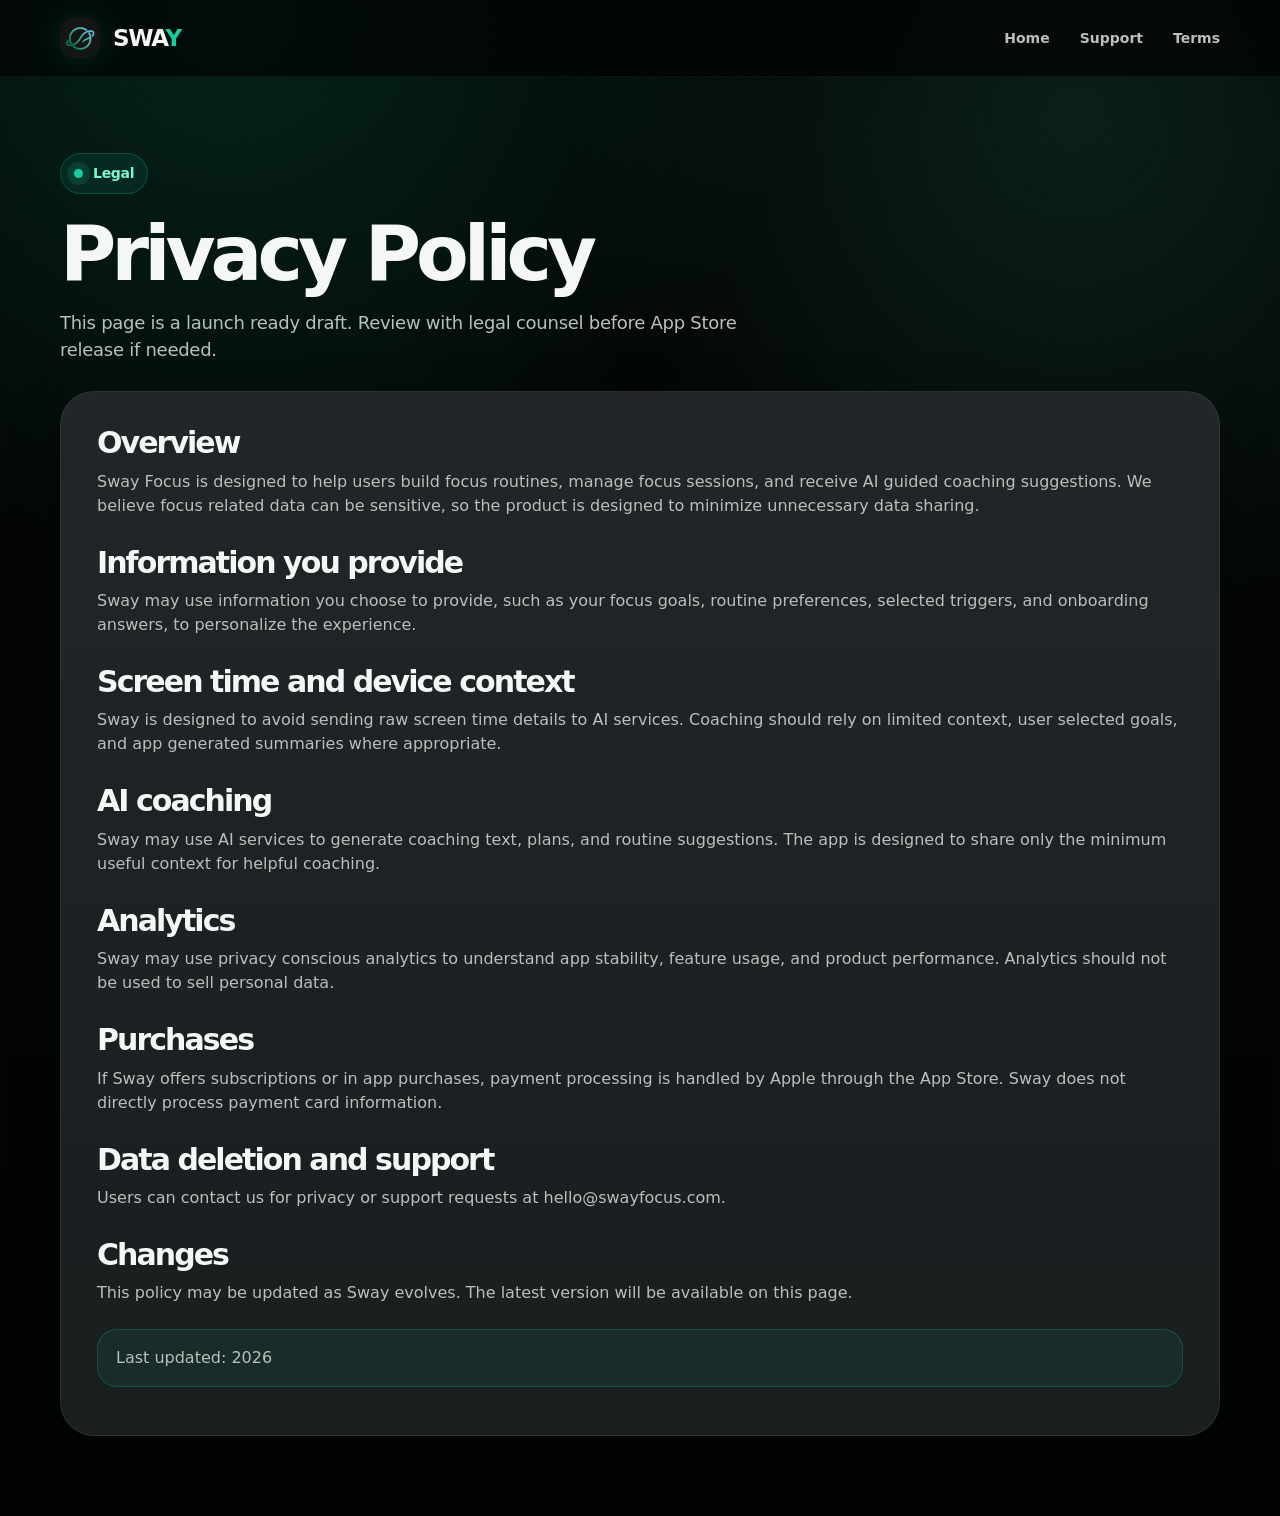
==== privacy.html @ 421d24f7 "first" ====
<!DOCTYPE html>
<html lang="en">
<head>
  <meta charset="UTF-8" />
  <meta name="viewport" content="width=device-width, initial-scale=1.0" />

  <title>Privacy Policy — Sway Focus</title>
  <meta name="description" content="Privacy Policy for Sway Focus." />
  <meta name="robots" content="index, follow" />
  <link rel="icon" type="image/png" href="assets/favicon.png" />
  <link rel="apple-touch-icon" href="assets/app-icon.png" />
  <link rel="canonical" href="https://swayfocus.com/privacy.html" />
  <link rel="stylesheet" href="styles.css" />
</head>
<body>
  <div class="site">
    <nav class="nav">
      <div class="container nav-inner">
        <a href="/" class="brand">
          <img src="assets/app-icon.png" alt="Sway app icon" />
          <span class="brand-word">SWA<span>Y</span></span>
        </a>
        <div class="nav-links">
          <a href="/">Home</a>
          <a href="support.html">Support</a>
          <a href="terms.html">Terms</a>
        </div>
      </div>
    </nav>

    <main>
      <section class="legal-hero">
        <div class="container">
          <div class="kicker"><span class="kicker-dot"></span> Legal</div>
          <h1>Privacy Policy</h1>
          <p class="section-copy">This page is a launch ready draft. Review with legal counsel before App Store release if needed.</p>
        </div>
      </section>

      <div class="container">
        <div class="legal-panel">
          <h2>Overview</h2>
          <p>Sway Focus is designed to help users build focus routines, manage focus sessions, and receive AI guided coaching suggestions. We believe focus related data can be sensitive, so the product is designed to minimize unnecessary data sharing.</p>

          <h2>Information you provide</h2>
          <p>Sway may use information you choose to provide, such as your focus goals, routine preferences, selected triggers, and onboarding answers, to personalize the experience.</p>

          <h2>Screen time and device context</h2>
          <p>Sway is designed to avoid sending raw screen time details to AI services. Coaching should rely on limited context, user selected goals, and app generated summaries where appropriate.</p>

          <h2>AI coaching</h2>
          <p>Sway may use AI services to generate coaching text, plans, and routine suggestions. The app is designed to share only the minimum useful context for helpful coaching.</p>

          <h2>Analytics</h2>
          <p>Sway may use privacy conscious analytics to understand app stability, feature usage, and product performance. Analytics should not be used to sell personal data.</p>

          <h2>Purchases</h2>
          <p>If Sway offers subscriptions or in app purchases, payment processing is handled by Apple through the App Store. Sway does not directly process payment card information.</p>

          <h2>Data deletion and support</h2>
          <p>Users can contact us for privacy or support requests at <a href="mailto:hello@swayfocus.com">hello@swayfocus.com</a>.</p>

          <h2>Changes</h2>
          <p>This policy may be updated as Sway evolves. The latest version will be available on this page.</p>

          <p class="notice">Last updated: 2026</p>
        </div>
      </div>
    </main>
  </div>
</body>
</html>
---- styles.css ----
:root {
  --bg: #020403;
  --bg-soft: #050706;
  --surface: #141a1b;
  --surface-2: #171f20;
  --surface-3: #1b2526;
  --green-surface: #09261f;
  --green-surface-2: #0d332a;
  --primary: #16cfa0;
  --primary-dark: #0fa683;
  --teal: #10afa4;
  --mint: #7cf8cf;
  --text: #f5f7f6;
  --text-soft: #b8c0bc;
  --text-muted: #737f7a;
  --line: rgba(22, 207, 160, 0.22);
  --line-strong: rgba(22, 207, 160, 0.42);
  --white-line: rgba(255, 255, 255, 0.08);
  --shadow-card: 0 28px 80px rgba(0, 0, 0, 0.44);
  --shadow-soft: 0 18px 54px rgba(0, 0, 0, 0.32);
  --radius-xl: 38px;
  --radius-lg: 28px;
  --radius-md: 20px;
  --max: 1160px;
}

* { box-sizing: border-box; margin: 0; padding: 0; }
html { scroll-behavior: smooth; background: var(--bg); }
body {
  min-height: 100vh;
  color: var(--text);
  background:
    radial-gradient(circle at 18% 0%, rgba(22, 207, 160, 0.16), transparent 32%),
    radial-gradient(circle at 84% 8%, rgba(72, 230, 184, 0.12), transparent 30%),
    linear-gradient(180deg, #020403 0%, #040706 42%, #020403 100%);
  font-family: Inter, ui-sans-serif, system-ui, -apple-system, BlinkMacSystemFont, "Segoe UI", sans-serif;
  line-height: 1.5;
  overflow-x: hidden;
}

body::before {
  content: "";
  position: fixed;
  inset: 0;
  pointer-events: none;
  background-image:
    radial-gradient(circle at center, rgba(255,255,255,.038) 1px, transparent 1px);
  background-size: 22px 22px;
  mask-image: linear-gradient(180deg, black, transparent 78%);
  opacity: .42;
  z-index: 0;
}

img { max-width: 100%; display: block; }
a { color: inherit; text-decoration: none; }
button, input { font: inherit; }

.site {
  position: relative;
  z-index: 1;
}

.container {
  width: min(var(--max), calc(100% - 40px));
  margin-inline: auto;
}

.nav {
  position: sticky;
  top: 0;
  z-index: 50;
  background: rgba(2, 4, 3, .72);
  border-bottom: 1px solid rgba(255,255,255,.055);
  backdrop-filter: blur(22px);
}

.nav-inner {
  height: 76px;
  display: flex;
  align-items: center;
  justify-content: space-between;
  gap: 24px;
}

.brand {
  display: inline-flex;
  align-items: center;
  gap: 13px;
  min-width: max-content;
}

.brand img {
  width: 40px;
  height: 40px;
  border-radius: 12px;
  box-shadow: 0 0 34px rgba(22, 207, 160, .18);
}

.brand-word {
  font-size: 23px;
  font-weight: 850;
  letter-spacing: -.06em;
}

.brand-word span { color: var(--primary); }

.nav-links {
  display: flex;
  align-items: center;
  gap: 30px;
  color: var(--text-soft);
  font-size: 14px;
  font-weight: 680;
}

.nav-links a { transition: color .2s ease; }
.nav-links a:hover { color: var(--text); }

.nav-cta {
  height: 42px;
  display: inline-flex;
  align-items: center;
  padding-inline: 17px;
  border-radius: 999px;
  background: rgba(22, 207, 160, .11);
  border: 1px solid var(--line);
  color: var(--mint) !important;
}

.mobile-menu {
  display: none;
  color: var(--text);
  border: 1px solid var(--white-line);
  background: rgba(255,255,255,.04);
  border-radius: 14px;
  padding: 10px 12px;
}

.hero {
  padding: 88px 0 76px;
}

.hero-grid {
  display: grid;
  grid-template-columns: 1.02fr .98fr;
  align-items: center;
  gap: 62px;
}

.kicker {
  width: fit-content;
  display: inline-flex;
  align-items: center;
  gap: 10px;
  padding: 9px 13px;
  margin-bottom: 22px;
  border-radius: 999px;
  background: rgba(22, 207, 160, .09);
  border: 1px solid var(--line);
  color: var(--mint);
  font-size: 14px;
  font-weight: 760;
  letter-spacing: -.02em;
}

.kicker-dot {
  width: 9px;
  height: 9px;
  border-radius: 999px;
  background: var(--primary);
  box-shadow: 0 0 0 7px rgba(22, 207, 160, .13);
}

h1, h2, h3 {
  letter-spacing: -.065em;
  line-height: .98;
}

h1 {
  max-width: 760px;
  font-size: clamp(55px, 7.4vw, 102px);
  font-weight: 890;
  margin-bottom: 28px;
}

.gradient-text {
  background: linear-gradient(135deg, #fff 12%, #dffcf4 44%, #52e5bc 98%);
  background-clip: text;
  -webkit-background-clip: text;
  color: transparent;
}

.hero-copy {
  max-width: 650px;
  color: var(--text-soft);
  font-size: clamp(18px, 1.9vw, 22px);
  letter-spacing: -.025em;
  margin-bottom: 34px;
}

.hero-actions {
  display: flex;
  align-items: center;
  gap: 14px;
  flex-wrap: wrap;
}

.btn {
  min-height: 54px;
  display: inline-flex;
  align-items: center;
  justify-content: center;
  gap: 9px;
  padding: 0 24px;
  border-radius: 999px;
  border: 1px solid transparent;
  font-weight: 820;
  letter-spacing: -.025em;
  cursor: pointer;
  transition: transform .2s ease, border-color .2s ease, background .2s ease;
}

.btn:hover { transform: translateY(-2px); }

.btn-primary {
  background: linear-gradient(135deg, var(--primary), var(--teal));
  color: #02110d;
  box-shadow: 0 18px 42px rgba(22, 207, 160, .24);
}

.btn-ghost {
  background: rgba(255,255,255,.045);
  border-color: rgba(255,255,255,.1);
  color: var(--text);
}

.hero-note {
  max-width: 570px;
  margin-top: 18px;
  color: var(--text-muted);
  font-size: 14px;
}

.product-stage {
  position: relative;
  min-height: 720px;
  display: grid;
  place-items: center;
}

.stage-glow {
  position: absolute;
  width: 520px;
  height: 520px;
  border-radius: 999px;
  background: rgba(22, 207, 160, .2);
  filter: blur(90px);
}

.phone-frame {
  position: relative;
  width: min(355px, 74vw);
  padding: 12px;
  border-radius: 48px;
  background:
    linear-gradient(145deg, rgba(255,255,255,.16), rgba(255,255,255,.03) 22%, rgba(0,0,0,.1)),
    #060807;
  border: 1px solid rgba(255,255,255,.14);
  box-shadow: var(--shadow-card), 0 0 0 8px rgba(255,255,255,.026);
  overflow: hidden;
  z-index: 3;
}

.phone-frame::before {
  content: "";
  position: absolute;
  left: 50%;
  top: 9px;
  width: 98px;
  height: 27px;
  transform: translateX(-50%);
  border-radius: 0 0 16px 16px;
  background: #020403;
  z-index: 4;
}

.phone-frame img {
  width: 100%;
  aspect-ratio: 946 / 2048;
  object-fit: cover;
  border-radius: 37px;
  border: 1px solid rgba(22, 207, 160, .16);
}

.float-shot {
  position: absolute;
  width: 190px;
  border-radius: 30px;
  padding: 7px;
  background: rgba(255,255,255,.055);
  border: 1px solid rgba(255,255,255,.11);
  box-shadow: 0 28px 70px rgba(0,0,0,.52);
  backdrop-filter: blur(18px);
  z-index: 2;
}

.float-shot img {
  border-radius: 23px;
  aspect-ratio: 946 / 2048;
  object-fit: cover;
}

.float-left {
  left: 0;
  top: 74px;
  transform: rotate(-7deg);
}

.float-right {
  right: 4px;
  bottom: 78px;
  transform: rotate(6deg);
}

.preview-label {
  position: absolute;
  left: 50%;
  bottom: 20px;
  transform: translateX(-50%);
  width: max-content;
  max-width: 92%;
  padding: 10px 14px;
  border-radius: 999px;
  background: rgba(2,4,3,.74);
  border: 1px solid var(--line);
  color: var(--text-soft);
  font-size: 13px;
  backdrop-filter: blur(16px);
  z-index: 5;
}

.trust-row {
  display: grid;
  grid-template-columns: repeat(4, 1fr);
  gap: 14px;
  margin-top: 20px;
}

.trust-card {
  padding: 18px;
  border-radius: 22px;
  background: rgba(255,255,255,.035);
  border: 1px solid rgba(255,255,255,.07);
  color: var(--text-soft);
  font-size: 14px;
}

.trust-card strong {
  display: block;
  color: var(--text);
  font-size: 15px;
  margin-bottom: 3px;
}

section {
  padding: 76px 0;
}

.section-head {
  max-width: 790px;
  margin-bottom: 34px;
}

.section-eyebrow {
  color: var(--primary);
  font-weight: 830;
  letter-spacing: -.025em;
  margin-bottom: 10px;
}

h2 {
  font-size: clamp(38px, 5.3vw, 70px);
  font-weight: 880;
  margin-bottom: 18px;
}

.section-copy {
  color: var(--text-soft);
  font-size: 18px;
  max-width: 720px;
  letter-spacing: -.015em;
}

.problem-grid {
  display: grid;
  grid-template-columns: .92fr 1.08fr;
  gap: 18px;
  align-items: stretch;
}

.big-panel,
.card,
.screen-card,
.faq details,
.legal-panel {
  background:
    linear-gradient(180deg, rgba(255,255,255,.055), rgba(255,255,255,.018)),
    var(--surface);
  border: 1px solid rgba(255,255,255,.075);
  box-shadow: var(--shadow-soft);
}

.big-panel {
  min-height: 430px;
  border-radius: var(--radius-xl);
  padding: 34px;
  display: flex;
  flex-direction: column;
  justify-content: space-between;
  overflow: hidden;
  position: relative;
}

.big-panel::after {
  content: "";
  position: absolute;
  right: -110px;
  bottom: -120px;
  width: 300px;
  height: 300px;
  border-radius: 999px;
  background: rgba(22,207,160,.18);
  filter: blur(58px);
}

.big-panel-icon {
  width: 76px;
  height: 76px;
  border-radius: 25px;
  display: grid;
  place-items: center;
  background: rgba(22,207,160,.12);
  border: 1px solid var(--line);
}

.big-panel-icon img {
  width: 48px;
  height: 48px;
}

.big-panel h3 {
  position: relative;
  z-index: 1;
  font-size: clamp(32px, 4vw, 52px);
  max-width: 520px;
}

.problem-list {
  display: grid;
  gap: 18px;
}

.card {
  border-radius: var(--radius-lg);
  padding: 28px;
  transition: .22s ease;
}

.card:hover {
  transform: translateY(-4px);
  border-color: var(--line-strong);
  background:
    linear-gradient(180deg, rgba(22,207,160,.075), rgba(255,255,255,.018)),
    var(--surface-2);
}

.card-number {
  width: 42px;
  height: 42px;
  border-radius: 15px;
  display: grid;
  place-items: center;
  margin-bottom: 20px;
  background: rgba(22,207,160,.1);
  border: 1px solid var(--line);
  color: var(--mint);
  font-weight: 880;
}

.card h3 {
  font-size: 25px;
  margin-bottom: 10px;
}

.card p { color: var(--text-soft); }

.feature-grid {
  display: grid;
  grid-template-columns: repeat(3, 1fr);
  gap: 18px;
}

.feature-grid .card {
  min-height: 246px;
}

.showcase {
  display: grid;
  gap: 26px;
}

.screen-card {
  display: grid;
  grid-template-columns: .86fr 1.14fr;
  gap: 34px;
  align-items: center;
  border-radius: 40px;
  padding: 28px;
  overflow: hidden;
  border-color: var(--line);
  background:
    radial-gradient(circle at 88% 0%, rgba(22,207,160,.13), transparent 30%),
    linear-gradient(180deg, rgba(255,255,255,.055), rgba(255,255,255,.018)),
    var(--surface);
}

.screen-card:nth-child(even) {
  grid-template-columns: 1.14fr .86fr;
}

.screen-card:nth-child(even) .screen-copy {
  order: -1;
}

.screen-shell {
  width: min(312px, 100%);
  margin-inline: auto;
  padding: 10px;
  border-radius: 42px;
  background: rgba(0,0,0,.35);
  border: 1px solid rgba(255,255,255,.11);
  box-shadow: var(--shadow-card);
}

.screen-shell img {
  border-radius: 32px;
  aspect-ratio: 946 / 2048;
  object-fit: cover;
  width: 100%;
  border: 1px solid rgba(22,207,160,.15);
}

.screen-copy .tag {
  display: inline-flex;
  margin-bottom: 20px;
  padding: 8px 12px;
  border-radius: 999px;
  background: rgba(22,207,160,.1);
  color: var(--mint);
  border: 1px solid var(--line);
  font-size: 13px;
  font-weight: 780;
}

.screen-copy h3 {
  max-width: 570px;
  font-size: clamp(33px, 4.5vw, 58px);
  margin-bottom: 18px;
}

.screen-copy p {
  color: var(--text-soft);
  max-width: 560px;
  font-size: 18px;
}

.bullets {
  display: grid;
  gap: 12px;
  margin-top: 24px;
}

.bullet {
  display: flex;
  gap: 12px;
  align-items: flex-start;
  color: var(--text-soft);
}

.bullet::before {
  content: "";
  width: 9px;
  height: 9px;
  border-radius: 999px;
  background: var(--primary);
  box-shadow: 0 0 0 6px rgba(22,207,160,.12);
  margin-top: 8px;
  flex: 0 0 auto;
}

.privacy-panel {
  position: relative;
  overflow: hidden;
  border-radius: 42px;
  padding: 42px;
  background:
    radial-gradient(circle at 80% 10%, rgba(124,248,207,.16), transparent 34%),
    linear-gradient(180deg, rgba(255,255,255,.06), rgba(255,255,255,.02)),
    #07100d;
  border: 1px solid var(--line-strong);
  box-shadow: 0 0 80px rgba(22,207,160,.08), var(--shadow-card);
}

.privacy-grid {
  display: grid;
  grid-template-columns: .9fr 1.1fr;
  gap: 30px;
  align-items: center;
}

.privacy-points {
  display: grid;
  gap: 14px;
}

.privacy-point {
  padding: 18px;
  border-radius: 23px;
  background: rgba(0,0,0,.18);
  border: 1px solid rgba(255,255,255,.08);
  color: var(--text-soft);
}

.privacy-point strong {
  display: block;
  color: var(--text);
  margin-bottom: 3px;
}

.faq {
  display: grid;
  grid-template-columns: .78fr 1.22fr;
  gap: 30px;
  align-items: start;
}

.faq-list {
  display: grid;
  gap: 12px;
}

.faq details {
  border-radius: 23px;
  padding: 20px 22px;
}

.faq summary {
  cursor: pointer;
  list-style: none;
  font-weight: 780;
  letter-spacing: -.025em;
}

.faq summary::-webkit-details-marker { display: none; }

.faq details p {
  margin-top: 12px;
  color: var(--text-soft);
}

.cta-panel {
  text-align: center;
  padding: 70px 34px;
  border-radius: 44px;
  background:
    radial-gradient(circle at 50% 0%, rgba(124,248,207,.19), transparent 38%),
    linear-gradient(180deg, rgba(255,255,255,.06), rgba(255,255,255,.02)),
    #06100d;
  border: 1px solid var(--line-strong);
  box-shadow: var(--shadow-card);
}

.cta-panel h2 {
  max-width: 800px;
  margin-inline: auto;
}

.cta-panel p {
  max-width: 670px;
  margin: 0 auto 28px;
  color: var(--text-soft);
  font-size: 18px;
}

.email-form {
  width: min(540px, 100%);
  margin: 0 auto;
  display: flex;
  gap: 10px;
  padding: 8px;
  border-radius: 999px;
  background: rgba(0,0,0,.25);
  border: 1px solid rgba(255,255,255,.09);
}

.email-form input {
  flex: 1;
  min-width: 0;
  border: 0;
  outline: 0;
  background: transparent;
  color: var(--text);
  padding-inline: 16px;
}

.email-form input::placeholder { color: var(--text-muted); }

.form-message {
  opacity: 0;
  transform: translateY(6px);
  transition: .2s ease;
  color: var(--mint);
  font-weight: 760;
  margin-top: 14px;
}

.form-message.visible {
  opacity: 1;
  transform: translateY(0);
}

.footer {
  padding: 38px 0;
  border-top: 1px solid rgba(255,255,255,.07);
  color: var(--text-muted);
}

.footer-grid {
  display: grid;
  grid-template-columns: 1.1fr .9fr;
  align-items: center;
  gap: 22px;
}

.footer-links {
  display: flex;
  justify-content: flex-end;
  gap: 20px;
  flex-wrap: wrap;
}

.footer-links a:hover { color: var(--text); }

.legal-hero {
  padding: 76px 0 28px;
}

.legal-hero h1 {
  font-size: clamp(46px, 6vw, 78px);
  margin-bottom: 18px;
}

.legal-panel {
  border-radius: 34px;
  padding: 36px;
  margin-bottom: 80px;
}

.legal-panel h2 {
  font-size: 30px;
  margin-top: 30px;
  margin-bottom: 12px;
}

.legal-panel h2:first-child { margin-top: 0; }

.legal-panel p,
.legal-panel li {
  color: var(--text-soft);
  margin-bottom: 12px;
}

.legal-panel ul {
  padding-left: 22px;
}

.notice {
  margin-top: 24px;
  padding: 16px 18px;
  border-radius: 20px;
  color: var(--text-soft);
  background: rgba(22,207,160,.075);
  border: 1px solid var(--line);
}

@media (max-width: 1040px) {
  .hero-grid,
  .problem-grid,
  .privacy-grid,
  .faq,
  .screen-card,
  .screen-card:nth-child(even) {
    grid-template-columns: 1fr;
  }

  .screen-card:nth-child(even) .screen-copy {
    order: initial;
  }

  .product-stage {
    min-height: 680px;
    margin-top: 20px;
  }

  .float-left { left: 4%; }
  .float-right { right: 4%; }
  .feature-grid,
  .trust-row {
    grid-template-columns: repeat(2, 1fr);
  }

  .footer-grid {
    grid-template-columns: 1fr;
  }

  .footer-links {
    justify-content: flex-start;
  }
}

@media (max-width: 720px) {
  .container {
    width: min(100% - 28px, var(--max));
  }

  .nav-links {
    display: none;
  }

  .mobile-menu {
    display: inline-flex;
  }

  .hero {
    padding: 56px 0 46px;
  }

  h1 {
    font-size: clamp(54px, 16vw, 74px);
  }

  .hero-copy,
  .section-copy,
  .screen-copy p {
    font-size: 17px;
  }

  .hero-actions,
  .email-form {
    flex-direction: column;
    align-items: stretch;
  }

  .btn {
    width: 100%;
  }

  .product-stage {
    min-height: 610px;
  }

  .phone-frame {
    width: min(315px, 82vw);
  }

  .float-shot {
    width: 126px;
    opacity: .75;
  }

  .float-left {
    left: -4px;
    top: 80px;
  }

  .float-right {
    right: -4px;
    bottom: 100px;
  }

  .trust-row,
  .feature-grid {
    grid-template-columns: 1fr;
  }

  section {
    padding: 58px 0;
  }

  .big-panel,
  .screen-card,
  .privacy-panel,
  .cta-panel,
  .legal-panel {
    border-radius: 28px;
    padding: 26px;
  }

  .screen-shell {
    max-width: 280px;
  }

  .legal-hero {
    padding-top: 52px;
  }
}
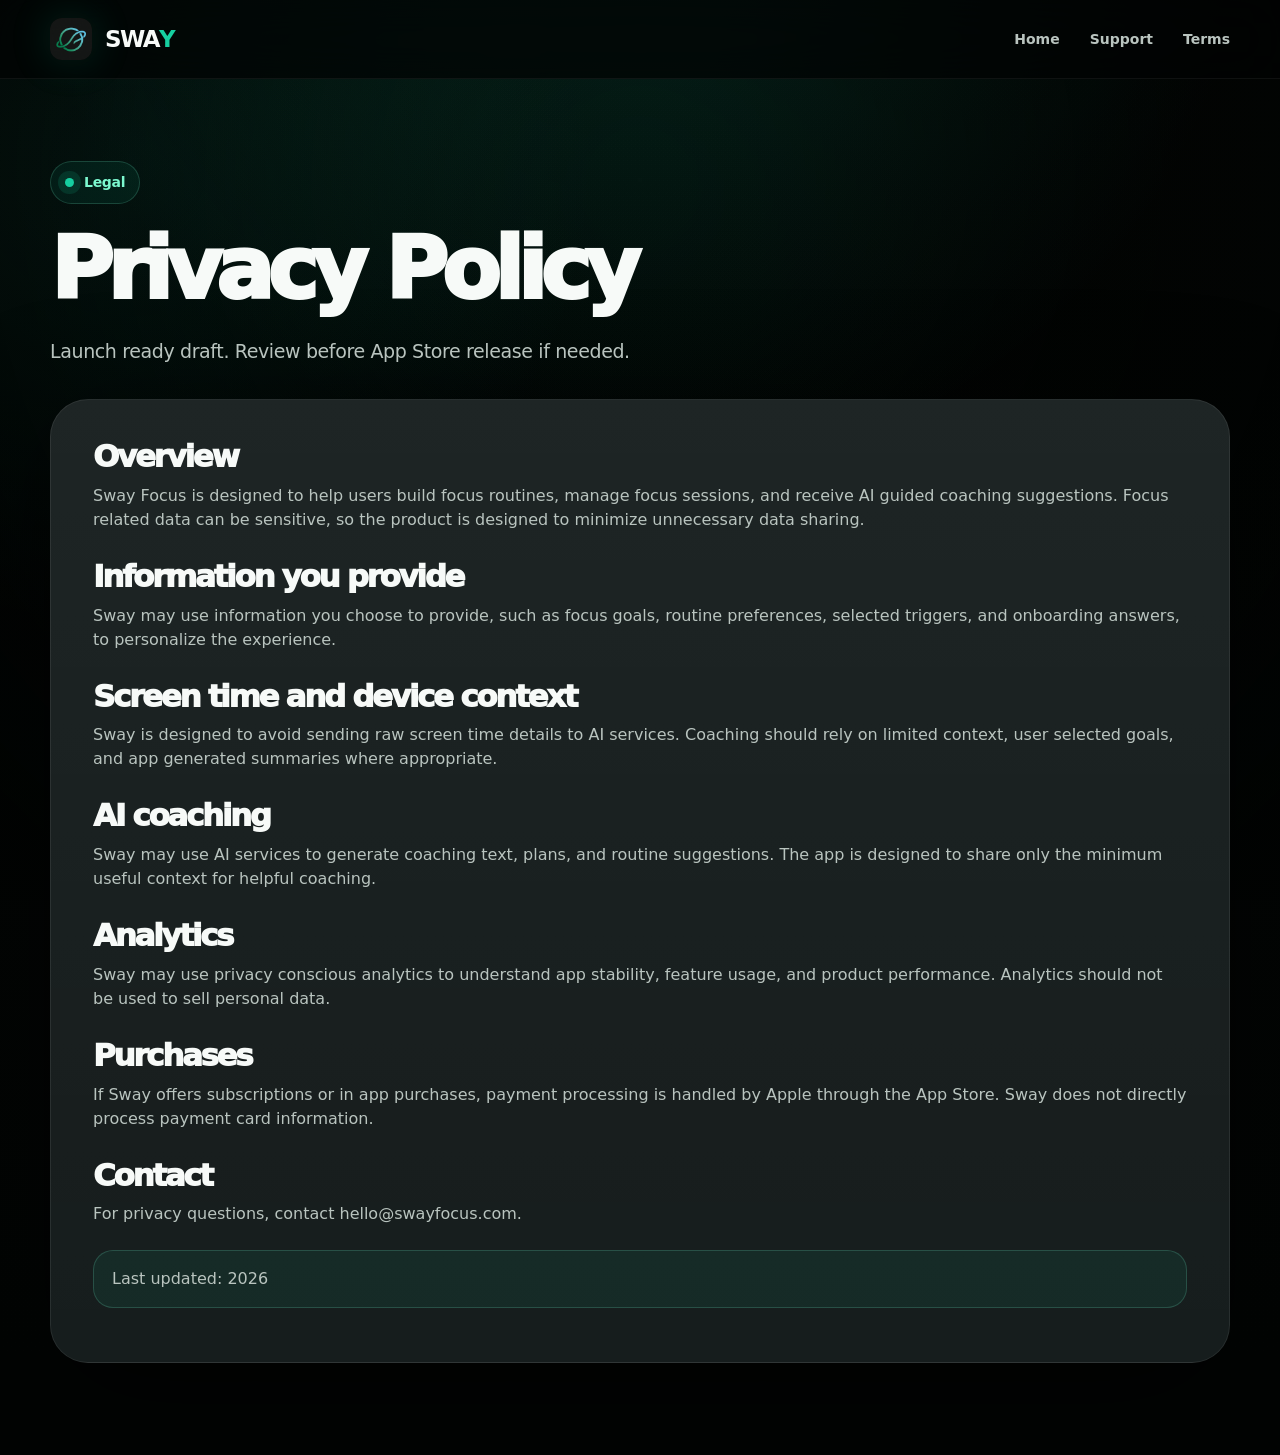
==== commit 77df5ec8: "new" ====
--- a/privacy.html
+++ b/privacy.html
@@ -12,13 +12,14 @@
   <link rel="canonical" href="https://swayfocus.com/privacy.html" />
   <link rel="stylesheet" href="styles.css" />
 </head>
+
 <body>
   <div class="site">
     <nav class="nav">
       <div class="container nav-inner">
-        <a href="/" class="brand">
+        <a href="/" class="logo">
           <img src="assets/app-icon.png" alt="Sway app icon" />
-          <span class="brand-word">SWA<span>Y</span></span>
+          <span>SWA<b>Y</b></span>
         </a>
         <div class="nav-links">
           <a href="/">Home</a>
@@ -31,19 +32,19 @@
     <main>
       <section class="legal-hero">
         <div class="container">
-          <div class="kicker"><span class="kicker-dot"></span> Legal</div>
+          <div class="eyebrow"><span class="dot"></span> Legal</div>
           <h1>Privacy Policy</h1>
-          <p class="section-copy">This page is a launch ready draft. Review with legal counsel before App Store release if needed.</p>
+          <p class="section-copy">Launch ready draft. Review before App Store release if needed.</p>
         </div>
       </section>
 
       <div class="container">
-        <div class="legal-panel">
+        <div class="legal-card">
           <h2>Overview</h2>
-          <p>Sway Focus is designed to help users build focus routines, manage focus sessions, and receive AI guided coaching suggestions. We believe focus related data can be sensitive, so the product is designed to minimize unnecessary data sharing.</p>
+          <p>Sway Focus is designed to help users build focus routines, manage focus sessions, and receive AI guided coaching suggestions. Focus related data can be sensitive, so the product is designed to minimize unnecessary data sharing.</p>
 
           <h2>Information you provide</h2>
-          <p>Sway may use information you choose to provide, such as your focus goals, routine preferences, selected triggers, and onboarding answers, to personalize the experience.</p>
+          <p>Sway may use information you choose to provide, such as focus goals, routine preferences, selected triggers, and onboarding answers, to personalize the experience.</p>
 
           <h2>Screen time and device context</h2>
           <p>Sway is designed to avoid sending raw screen time details to AI services. Coaching should rely on limited context, user selected goals, and app generated summaries where appropriate.</p>
@@ -57,11 +58,8 @@
           <h2>Purchases</h2>
           <p>If Sway offers subscriptions or in app purchases, payment processing is handled by Apple through the App Store. Sway does not directly process payment card information.</p>
 
-          <h2>Data deletion and support</h2>
-          <p>Users can contact us for privacy or support requests at <a href="mailto:hello@swayfocus.com">hello@swayfocus.com</a>.</p>
-
-          <h2>Changes</h2>
-          <p>This policy may be updated as Sway evolves. The latest version will be available on this page.</p>
+          <h2>Contact</h2>
+          <p>For privacy questions, contact <a href="mailto:hello@swayfocus.com">hello@swayfocus.com</a>.</p>
 
           <p class="notice">Last updated: 2026</p>
         </div>
--- a/styles.css
+++ b/styles.css
@@ -1,42 +1,40 @@
 
 :root {
   --bg: #020403;
-  --bg-soft: #050706;
-  --surface: #141a1b;
-  --surface-2: #171f20;
-  --surface-3: #1b2526;
-  --green-surface: #09261f;
-  --green-surface-2: #0d332a;
+  --ink: #f7faf8;
+  --soft: #b9c4bf;
+  --muted: #69766f;
   --primary: #16cfa0;
-  --primary-dark: #0fa683;
+  --mint: #7cf8cf;
   --teal: #10afa4;
-  --mint: #7cf8cf;
-  --text: #f5f7f6;
-  --text-soft: #b8c0bc;
-  --text-muted: #737f7a;
-  --line: rgba(22, 207, 160, 0.22);
-  --line-strong: rgba(22, 207, 160, 0.42);
-  --white-line: rgba(255, 255, 255, 0.08);
-  --shadow-card: 0 28px 80px rgba(0, 0, 0, 0.44);
-  --shadow-soft: 0 18px 54px rgba(0, 0, 0, 0.32);
-  --radius-xl: 38px;
-  --radius-lg: 28px;
-  --radius-md: 20px;
-  --max: 1160px;
+  --surface: rgba(18, 25, 25, .72);
+  --surface-solid: #121919;
+  --surface-2: #07100d;
+  --line: rgba(124, 248, 207, .18);
+  --line-strong: rgba(124, 248, 207, .35);
+  --white-line: rgba(255,255,255,.08);
+  --shadow: 0 34px 120px rgba(0,0,0,.56);
+  --max: 1180px;
+  --radius: 34px;
 }
 
 * { box-sizing: border-box; margin: 0; padding: 0; }
-html { scroll-behavior: smooth; background: var(--bg); }
+
+html {
+  background: var(--bg);
+  scroll-behavior: smooth;
+}
+
 body {
   min-height: 100vh;
-  color: var(--text);
+  color: var(--ink);
   background:
-    radial-gradient(circle at 18% 0%, rgba(22, 207, 160, 0.16), transparent 32%),
-    radial-gradient(circle at 84% 8%, rgba(72, 230, 184, 0.12), transparent 30%),
-    linear-gradient(180deg, #020403 0%, #040706 42%, #020403 100%);
-  font-family: Inter, ui-sans-serif, system-ui, -apple-system, BlinkMacSystemFont, "Segoe UI", sans-serif;
+    radial-gradient(circle at 50% -10%, rgba(22,207,160,.18), transparent 38%),
+    radial-gradient(circle at 10% 12%, rgba(15,166,131,.15), transparent 28%),
+    linear-gradient(180deg, #020403 0%, #030504 52%, #020403 100%);
+  font-family: Inter, ui-sans-serif, system-ui, -apple-system, BlinkMacSystemFont, "SF Pro Display", "Segoe UI", sans-serif;
+  overflow-x: hidden;
   line-height: 1.5;
-  overflow-x: hidden;
 }
 
 body::before {
@@ -44,16 +42,26 @@
   position: fixed;
   inset: 0;
   pointer-events: none;
-  background-image:
-    radial-gradient(circle at center, rgba(255,255,255,.038) 1px, transparent 1px);
-  background-size: 22px 22px;
-  mask-image: linear-gradient(180deg, black, transparent 78%);
-  opacity: .42;
+  background:
+    linear-gradient(to right, rgba(255,255,255,.035) 1px, transparent 1px),
+    linear-gradient(to bottom, rgba(255,255,255,.035) 1px, transparent 1px);
+  background-size: 54px 54px;
+  mask-image: radial-gradient(circle at top, black, transparent 70%);
+  opacity: .13;
   z-index: 0;
 }
 
+body::after {
+  content: "";
+  position: fixed;
+  inset: 0;
+  pointer-events: none;
+  background: radial-gradient(circle at 50% 20%, transparent 0%, rgba(2,4,3,.55) 74%, rgba(2,4,3,.92) 100%);
+  z-index: 0;
+}
+
+a { color: inherit; text-decoration: none; }
 img { max-width: 100%; display: block; }
-a { color: inherit; text-decoration: none; }
 button, input { font: inherit; }
 
 .site {
@@ -62,147 +70,173 @@
 }
 
 .container {
-  width: min(var(--max), calc(100% - 40px));
-  margin-inline: auto;
+  width: min(var(--max), calc(100% - 44px));
+  margin: 0 auto;
 }
 
 .nav {
   position: sticky;
   top: 0;
   z-index: 50;
-  background: rgba(2, 4, 3, .72);
   border-bottom: 1px solid rgba(255,255,255,.055);
-  backdrop-filter: blur(22px);
+  background: rgba(2,4,3,.72);
+  backdrop-filter: blur(24px);
 }
 
 .nav-inner {
-  height: 76px;
+  height: 78px;
   display: flex;
   align-items: center;
   justify-content: space-between;
-  gap: 24px;
-}
-
-.brand {
+}
+
+.logo {
   display: inline-flex;
   align-items: center;
   gap: 13px;
-  min-width: max-content;
-}
-
-.brand img {
-  width: 40px;
-  height: 40px;
+}
+
+.logo img {
+  width: 42px;
+  height: 42px;
   border-radius: 12px;
-  box-shadow: 0 0 34px rgba(22, 207, 160, .18);
-}
-
-.brand-word {
+  box-shadow: 0 0 42px rgba(22,207,160,.18);
+}
+
+.logo span {
   font-size: 23px;
-  font-weight: 850;
-  letter-spacing: -.06em;
-}
-
-.brand-word span { color: var(--primary); }
+  font-weight: 880;
+  letter-spacing: -.07em;
+}
+
+.logo b { color: var(--primary); }
 
 .nav-links {
   display: flex;
   align-items: center;
   gap: 30px;
-  color: var(--text-soft);
+  color: var(--soft);
   font-size: 14px;
-  font-weight: 680;
-}
-
-.nav-links a { transition: color .2s ease; }
-.nav-links a:hover { color: var(--text); }
-
-.nav-cta {
-  height: 42px;
+  font-weight: 720;
+}
+
+.nav-links a {
+  transition: .18s ease;
+}
+
+.nav-links a:hover {
+  color: var(--ink);
+}
+
+.nav-pill {
+  padding: 11px 16px;
+  border-radius: 999px;
+  color: var(--mint) !important;
+  border: 1px solid var(--line);
+  background: rgba(22,207,160,.08);
+}
+
+.hero {
+  position: relative;
+  min-height: calc(100vh - 78px);
+  display: grid;
+  align-items: center;
+  padding: 74px 0 88px;
+  overflow: hidden;
+}
+
+.orbit {
+  position: absolute;
+  left: 50%;
+  top: 51%;
+  width: min(980px, 100vw);
+  aspect-ratio: 1;
+  transform: translate(-50%, -50%);
+  border-radius: 999px;
+  border: 1px solid rgba(124,248,207,.13);
+  opacity: .68;
+  pointer-events: none;
+}
+
+.orbit::before,
+.orbit::after {
+  content: "";
+  position: absolute;
+  inset: 10%;
+  border-radius: 999px;
+  border: 1px solid rgba(124,248,207,.1);
+  transform: rotate(-14deg) scaleX(1.16);
+}
+
+.orbit::after {
+  inset: 22%;
+  transform: rotate(18deg) scaleX(1.22);
+  opacity: .65;
+}
+
+.hero-grid {
+  position: relative;
+  display: grid;
+  grid-template-columns: .92fr 1.08fr;
+  gap: 56px;
+  align-items: center;
+}
+
+.eyebrow {
   display: inline-flex;
+  gap: 10px;
   align-items: center;
-  padding-inline: 17px;
-  border-radius: 999px;
-  background: rgba(22, 207, 160, .11);
+  width: fit-content;
+  padding: 10px 14px;
+  margin-bottom: 24px;
+  color: var(--mint);
   border: 1px solid var(--line);
-  color: var(--mint) !important;
-}
-
-.mobile-menu {
-  display: none;
-  color: var(--text);
-  border: 1px solid var(--white-line);
-  background: rgba(255,255,255,.04);
-  border-radius: 14px;
-  padding: 10px 12px;
-}
-
-.hero {
-  padding: 88px 0 76px;
-}
-
-.hero-grid {
-  display: grid;
-  grid-template-columns: 1.02fr .98fr;
-  align-items: center;
-  gap: 62px;
-}
-
-.kicker {
-  width: fit-content;
-  display: inline-flex;
-  align-items: center;
-  gap: 10px;
-  padding: 9px 13px;
-  margin-bottom: 22px;
-  border-radius: 999px;
-  background: rgba(22, 207, 160, .09);
-  border: 1px solid var(--line);
-  color: var(--mint);
+  border-radius: 999px;
+  background: rgba(22,207,160,.075);
+  font-weight: 760;
   font-size: 14px;
-  font-weight: 760;
   letter-spacing: -.02em;
 }
 
-.kicker-dot {
+.dot {
   width: 9px;
   height: 9px;
   border-radius: 999px;
   background: var(--primary);
-  box-shadow: 0 0 0 7px rgba(22, 207, 160, .13);
+  box-shadow: 0 0 0 7px rgba(22,207,160,.13);
 }
 
 h1, h2, h3 {
-  letter-spacing: -.065em;
-  line-height: .98;
+  letter-spacing: -.075em;
+  line-height: .96;
 }
 
 h1 {
   max-width: 760px;
-  font-size: clamp(55px, 7.4vw, 102px);
-  font-weight: 890;
-  margin-bottom: 28px;
-}
-
-.gradient-text {
-  background: linear-gradient(135deg, #fff 12%, #dffcf4 44%, #52e5bc 98%);
+  font-size: clamp(62px, 9vw, 122px);
+  font-weight: 920;
+  margin-bottom: 26px;
+}
+
+.glow-text {
+  background: linear-gradient(135deg, #fff 8%, #dffcf4 38%, #69ecc5 96%);
+  color: transparent;
   background-clip: text;
   -webkit-background-clip: text;
-  color: transparent;
-}
-
-.hero-copy {
-  max-width: 650px;
-  color: var(--text-soft);
-  font-size: clamp(18px, 1.9vw, 22px);
-  letter-spacing: -.025em;
+}
+
+.hero p {
+  max-width: 630px;
+  color: var(--soft);
+  font-size: clamp(18px, 2vw, 22px);
+  letter-spacing: -.026em;
   margin-bottom: 34px;
 }
 
-.hero-actions {
+.actions {
   display: flex;
   align-items: center;
-  gap: 14px;
+  gap: 13px;
   flex-wrap: wrap;
 }
 
@@ -211,438 +245,440 @@
   display: inline-flex;
   align-items: center;
   justify-content: center;
-  gap: 9px;
+  border-radius: 999px;
   padding: 0 24px;
-  border-radius: 999px;
   border: 1px solid transparent;
-  font-weight: 820;
+  cursor: pointer;
+  font-weight: 830;
   letter-spacing: -.025em;
-  cursor: pointer;
-  transition: transform .2s ease, border-color .2s ease, background .2s ease;
+  transition: transform .18s ease, border-color .18s ease, background .18s ease;
 }
 
 .btn:hover { transform: translateY(-2px); }
 
 .btn-primary {
+  color: #02110d;
   background: linear-gradient(135deg, var(--primary), var(--teal));
-  color: #02110d;
-  box-shadow: 0 18px 42px rgba(22, 207, 160, .24);
-}
-
-.btn-ghost {
+  box-shadow: 0 20px 54px rgba(22,207,160,.25);
+}
+
+.btn-secondary {
   background: rgba(255,255,255,.045);
   border-color: rgba(255,255,255,.1);
-  color: var(--text);
-}
-
-.hero-note {
-  max-width: 570px;
+  color: var(--ink);
+}
+
+.note {
   margin-top: 18px;
-  color: var(--text-muted);
+  color: var(--muted);
   font-size: 14px;
 }
 
-.product-stage {
+.hero-visual {
   position: relative;
-  min-height: 720px;
+  min-height: 690px;
   display: grid;
   place-items: center;
 }
 
-.stage-glow {
+.visual-glow {
   position: absolute;
-  width: 520px;
-  height: 520px;
-  border-radius: 999px;
-  background: rgba(22, 207, 160, .2);
-  filter: blur(90px);
-}
-
-.phone-frame {
+  width: 560px;
+  height: 560px;
+  border-radius: 999px;
+  background:
+    radial-gradient(circle, rgba(22,207,160,.28), rgba(22,207,160,.08) 44%, transparent 69%);
+  filter: blur(50px);
+}
+
+.phone {
   position: relative;
-  width: min(355px, 74vw);
+  width: min(368px, 72vw);
   padding: 12px;
-  border-radius: 48px;
+  z-index: 5;
+  border-radius: 52px;
+  border: 1px solid rgba(255,255,255,.15);
   background:
-    linear-gradient(145deg, rgba(255,255,255,.16), rgba(255,255,255,.03) 22%, rgba(0,0,0,.1)),
+    linear-gradient(145deg, rgba(255,255,255,.16), rgba(255,255,255,.025) 28%, rgba(0,0,0,.28)),
     #060807;
-  border: 1px solid rgba(255,255,255,.14);
-  box-shadow: var(--shadow-card), 0 0 0 8px rgba(255,255,255,.026);
-  overflow: hidden;
-  z-index: 3;
-}
-
-.phone-frame::before {
+  box-shadow: var(--shadow), 0 0 0 9px rgba(255,255,255,.026);
+}
+
+.phone::before {
   content: "";
   position: absolute;
   left: 50%;
-  top: 9px;
-  width: 98px;
-  height: 27px;
+  top: 10px;
+  width: 108px;
+  height: 28px;
   transform: translateX(-50%);
-  border-radius: 0 0 16px 16px;
+  border-radius: 0 0 18px 18px;
   background: #020403;
-  z-index: 4;
-}
-
-.phone-frame img {
+  z-index: 2;
+}
+
+.phone img {
   width: 100%;
   aspect-ratio: 946 / 2048;
   object-fit: cover;
-  border-radius: 37px;
-  border: 1px solid rgba(22, 207, 160, .16);
-}
-
-.float-shot {
+  border-radius: 40px;
+  border: 1px solid rgba(124,248,207,.15);
+}
+
+.side-phone {
   position: absolute;
-  width: 190px;
-  border-radius: 30px;
+  width: 188px;
   padding: 7px;
+  border-radius: 34px;
   background: rgba(255,255,255,.055);
   border: 1px solid rgba(255,255,255,.11);
-  box-shadow: 0 28px 70px rgba(0,0,0,.52);
+  box-shadow: 0 28px 80px rgba(0,0,0,.48);
   backdrop-filter: blur(18px);
-  z-index: 2;
-}
-
-.float-shot img {
-  border-radius: 23px;
+  opacity: .82;
+}
+
+.side-phone img {
+  border-radius: 27px;
   aspect-ratio: 946 / 2048;
   object-fit: cover;
 }
 
-.float-left {
-  left: 0;
-  top: 74px;
-  transform: rotate(-7deg);
-}
-
-.float-right {
-  right: 4px;
-  bottom: 78px;
-  transform: rotate(6deg);
-}
-
-.preview-label {
+.side-left {
+  left: 2%;
+  top: 118px;
+  transform: rotate(-8deg);
+}
+
+.side-right {
+  right: 1%;
+  bottom: 92px;
+  transform: rotate(7deg);
+}
+
+.hero-badge {
   position: absolute;
   left: 50%;
-  bottom: 20px;
+  bottom: 18px;
+  z-index: 8;
   transform: translateX(-50%);
   width: max-content;
   max-width: 92%;
-  padding: 10px 14px;
-  border-radius: 999px;
-  background: rgba(2,4,3,.74);
+  padding: 12px 16px;
+  border-radius: 999px;
   border: 1px solid var(--line);
-  color: var(--text-soft);
+  background: rgba(2,4,3,.78);
+  color: var(--soft);
+  backdrop-filter: blur(16px);
   font-size: 13px;
-  backdrop-filter: blur(16px);
-  z-index: 5;
-}
-
-.trust-row {
+}
+
+.strip {
+  border-top: 1px solid rgba(255,255,255,.06);
+  border-bottom: 1px solid rgba(255,255,255,.06);
+  background: rgba(255,255,255,.024);
+}
+
+.strip-inner {
+  min-height: 94px;
   display: grid;
   grid-template-columns: repeat(4, 1fr);
-  gap: 14px;
-  margin-top: 20px;
-}
-
-.trust-card {
-  padding: 18px;
-  border-radius: 22px;
-  background: rgba(255,255,255,.035);
-  border: 1px solid rgba(255,255,255,.07);
-  color: var(--text-soft);
-  font-size: 14px;
-}
-
-.trust-card strong {
+  gap: 1px;
+}
+
+.strip-item {
+  padding: 24px;
+  color: var(--soft);
+  border-right: 1px solid rgba(255,255,255,.06);
+}
+
+.strip-item:last-child { border-right: 0; }
+
+.strip-item strong {
   display: block;
-  color: var(--text);
-  font-size: 15px;
-  margin-bottom: 3px;
+  margin-bottom: 4px;
+  color: var(--ink);
+  font-size: 18px;
+  letter-spacing: -.035em;
 }
 
 section {
-  padding: 76px 0;
+  padding: 112px 0;
 }
 
 .section-head {
   max-width: 790px;
-  margin-bottom: 34px;
-}
-
-.section-eyebrow {
+  margin-bottom: 42px;
+}
+
+.kicker {
+  margin-bottom: 12px;
   color: var(--primary);
-  font-weight: 830;
-  letter-spacing: -.025em;
-  margin-bottom: 10px;
+  font-weight: 860;
+  letter-spacing: -.02em;
 }
 
 h2 {
-  font-size: clamp(38px, 5.3vw, 70px);
-  font-weight: 880;
-  margin-bottom: 18px;
+  max-width: 910px;
+  font-size: clamp(44px, 6.8vw, 86px);
+  font-weight: 910;
+  margin-bottom: 20px;
 }
 
 .section-copy {
-  color: var(--text-soft);
-  font-size: 18px;
   max-width: 720px;
-  letter-spacing: -.015em;
-}
-
-.problem-grid {
+  color: var(--soft);
+  font-size: 19px;
+  letter-spacing: -.02em;
+}
+
+.statement {
   display: grid;
   grid-template-columns: .92fr 1.08fr;
-  gap: 18px;
+  gap: 24px;
   align-items: stretch;
 }
 
-.big-panel,
-.card,
-.screen-card,
-.faq details,
-.legal-panel {
+.statement-card {
+  min-height: 520px;
+  position: relative;
+  overflow: hidden;
+  border-radius: 44px;
+  padding: 42px;
   background:
-    linear-gradient(180deg, rgba(255,255,255,.055), rgba(255,255,255,.018)),
-    var(--surface);
-  border: 1px solid rgba(255,255,255,.075);
-  box-shadow: var(--shadow-soft);
-}
-
-.big-panel {
-  min-height: 430px;
-  border-radius: var(--radius-xl);
-  padding: 34px;
-  display: flex;
-  flex-direction: column;
-  justify-content: space-between;
-  overflow: hidden;
-  position: relative;
-}
-
-.big-panel::after {
+    radial-gradient(circle at 85% 18%, rgba(124,248,207,.14), transparent 32%),
+    linear-gradient(180deg, rgba(255,255,255,.055), rgba(255,255,255,.016)),
+    var(--surface-solid);
+  border: 1px solid var(--line);
+  box-shadow: var(--shadow);
+}
+
+.statement-card::after {
   content: "";
   position: absolute;
-  right: -110px;
-  bottom: -120px;
-  width: 300px;
-  height: 300px;
-  border-radius: 999px;
-  background: rgba(22,207,160,.18);
-  filter: blur(58px);
-}
-
-.big-panel-icon {
-  width: 76px;
-  height: 76px;
-  border-radius: 25px;
-  display: grid;
-  place-items: center;
-  background: rgba(22,207,160,.12);
-  border: 1px solid var(--line);
-}
-
-.big-panel-icon img {
-  width: 48px;
-  height: 48px;
-}
-
-.big-panel h3 {
+  right: -150px;
+  bottom: -150px;
+  width: 420px;
+  height: 420px;
+  border-radius: 999px;
+  background: rgba(22,207,160,.16);
+  filter: blur(60px);
+}
+
+.statement-card img {
+  width: 84px;
+  height: 84px;
+  margin-bottom: 150px;
+  filter: drop-shadow(0 0 32px rgba(22,207,160,.2));
+}
+
+.statement-card h3 {
   position: relative;
   z-index: 1;
-  font-size: clamp(32px, 4vw, 52px);
   max-width: 520px;
-}
-
-.problem-list {
-  display: grid;
-  gap: 18px;
-}
-
-.card {
-  border-radius: var(--radius-lg);
-  padding: 28px;
-  transition: .22s ease;
-}
-
-.card:hover {
-  transform: translateY(-4px);
-  border-color: var(--line-strong);
-  background:
-    linear-gradient(180deg, rgba(22,207,160,.075), rgba(255,255,255,.018)),
-    var(--surface-2);
-}
-
-.card-number {
-  width: 42px;
-  height: 42px;
-  border-radius: 15px;
-  display: grid;
-  place-items: center;
-  margin-bottom: 20px;
-  background: rgba(22,207,160,.1);
-  border: 1px solid var(--line);
+  font-size: clamp(38px, 5.4vw, 68px);
+  font-weight: 900;
+}
+
+.explain {
+  display: grid;
+  gap: 16px;
+}
+
+.explain-row {
+  padding: 29px;
+  min-height: 156px;
+  display: grid;
+  align-content: center;
+  border-radius: 30px;
+  background: rgba(255,255,255,.035);
+  border: 1px solid rgba(255,255,255,.075);
+}
+
+.explain-row span {
+  display: inline-flex;
+  width: fit-content;
+  margin-bottom: 12px;
+  padding: 7px 10px;
+  border-radius: 999px;
   color: var(--mint);
-  font-weight: 880;
-}
-
-.card h3 {
-  font-size: 25px;
-  margin-bottom: 10px;
-}
-
-.card p { color: var(--text-soft); }
-
-.feature-grid {
-  display: grid;
-  grid-template-columns: repeat(3, 1fr);
-  gap: 18px;
-}
-
-.feature-grid .card {
-  min-height: 246px;
-}
-
-.showcase {
-  display: grid;
-  gap: 26px;
-}
-
-.screen-card {
-  display: grid;
-  grid-template-columns: .86fr 1.14fr;
-  gap: 34px;
-  align-items: center;
-  border-radius: 40px;
-  padding: 28px;
-  overflow: hidden;
-  border-color: var(--line);
-  background:
-    radial-gradient(circle at 88% 0%, rgba(22,207,160,.13), transparent 30%),
-    linear-gradient(180deg, rgba(255,255,255,.055), rgba(255,255,255,.018)),
-    var(--surface);
-}
-
-.screen-card:nth-child(even) {
-  grid-template-columns: 1.14fr .86fr;
-}
-
-.screen-card:nth-child(even) .screen-copy {
-  order: -1;
-}
-
-.screen-shell {
-  width: min(312px, 100%);
-  margin-inline: auto;
-  padding: 10px;
-  border-radius: 42px;
-  background: rgba(0,0,0,.35);
-  border: 1px solid rgba(255,255,255,.11);
-  box-shadow: var(--shadow-card);
-}
-
-.screen-shell img {
-  border-radius: 32px;
-  aspect-ratio: 946 / 2048;
-  object-fit: cover;
-  width: 100%;
-  border: 1px solid rgba(22,207,160,.15);
-}
-
-.screen-copy .tag {
-  display: inline-flex;
-  margin-bottom: 20px;
-  padding: 8px 12px;
-  border-radius: 999px;
-  background: rgba(22,207,160,.1);
-  color: var(--mint);
+  background: rgba(22,207,160,.085);
   border: 1px solid var(--line);
   font-size: 13px;
   font-weight: 780;
 }
 
-.screen-copy h3 {
-  max-width: 570px;
-  font-size: clamp(33px, 4.5vw, 58px);
-  margin-bottom: 18px;
-}
-
-.screen-copy p {
-  color: var(--text-soft);
-  max-width: 560px;
-  font-size: 18px;
-}
-
-.bullets {
-  display: grid;
-  gap: 12px;
-  margin-top: 24px;
-}
-
-.bullet {
+.explain-row h3 {
+  font-size: 28px;
+  margin-bottom: 8px;
+}
+
+.explain-row p {
+  color: var(--soft);
+}
+
+.editorial {
+  display: grid;
+  grid-template-columns: 1fr 1fr;
+  gap: 28px;
+  align-items: center;
+}
+
+.editorial-media {
+  position: relative;
+  min-height: 660px;
+  display: grid;
+  place-items: center;
+  border-radius: 48px;
+  overflow: hidden;
+  background:
+    radial-gradient(circle at 50% 32%, rgba(22,207,160,.19), transparent 38%),
+    linear-gradient(180deg, rgba(255,255,255,.045), rgba(255,255,255,.012)),
+    #050806;
+  border: 1px solid var(--line);
+  box-shadow: var(--shadow);
+}
+
+.editorial-phone {
+  width: min(330px, 82%);
+  padding: 10px;
+  border-radius: 48px;
+  background: rgba(0,0,0,.44);
+  border: 1px solid rgba(255,255,255,.12);
+  box-shadow: 0 36px 110px rgba(0,0,0,.54);
+}
+
+.editorial-phone img {
+  aspect-ratio: 946 / 2048;
+  object-fit: cover;
+  border-radius: 38px;
+}
+
+.editorial-copy h2 {
+  margin-bottom: 24px;
+}
+
+.copy-list {
+  margin-top: 32px;
+  display: grid;
+  gap: 16px;
+}
+
+.copy-line {
   display: flex;
-  gap: 12px;
+  gap: 14px;
   align-items: flex-start;
-  color: var(--text-soft);
-}
-
-.bullet::before {
+  color: var(--soft);
+  font-size: 17px;
+}
+
+.copy-line::before {
   content: "";
-  width: 9px;
-  height: 9px;
+  width: 10px;
+  height: 10px;
+  margin-top: 9px;
+  flex: 0 0 auto;
   border-radius: 999px;
   background: var(--primary);
-  box-shadow: 0 0 0 6px rgba(22,207,160,.12);
-  margin-top: 8px;
-  flex: 0 0 auto;
+  box-shadow: 0 0 0 7px rgba(22,207,160,.12);
+}
+
+.screens {
+  display: grid;
+  grid-template-columns: repeat(3, 1fr);
+  gap: 22px;
+}
+
+.screen-tile {
+  position: relative;
+  overflow: hidden;
+  border-radius: 42px;
+  padding: 16px;
+  min-height: 610px;
+  background:
+    linear-gradient(180deg, rgba(255,255,255,.05), rgba(255,255,255,.014)),
+    var(--surface-solid);
+  border: 1px solid rgba(255,255,255,.08);
+  box-shadow: 0 24px 80px rgba(0,0,0,.38);
+}
+
+.screen-tile:nth-child(2) {
+  transform: translateY(42px);
+}
+
+.screen-tile img {
+  width: 100%;
+  aspect-ratio: 946 / 2048;
+  object-fit: cover;
+  border-radius: 32px;
+  border: 1px solid rgba(124,248,207,.12);
+}
+
+.screen-caption {
+  position: absolute;
+  left: 28px;
+  right: 28px;
+  bottom: 28px;
+  padding: 18px;
+  border-radius: 24px;
+  background: rgba(2,4,3,.72);
+  border: 1px solid var(--line);
+  backdrop-filter: blur(18px);
+}
+
+.screen-caption h3 {
+  font-size: 25px;
+  margin-bottom: 6px;
+}
+
+.screen-caption p {
+  color: var(--soft);
+  font-size: 14px;
 }
 
 .privacy-panel {
   position: relative;
   overflow: hidden;
-  border-radius: 42px;
-  padding: 42px;
+  border-radius: 48px;
+  padding: 58px;
   background:
-    radial-gradient(circle at 80% 10%, rgba(124,248,207,.16), transparent 34%),
-    linear-gradient(180deg, rgba(255,255,255,.06), rgba(255,255,255,.02)),
-    #07100d;
+    radial-gradient(circle at 78% 8%, rgba(124,248,207,.17), transparent 34%),
+    linear-gradient(180deg, rgba(255,255,255,.06), rgba(255,255,255,.018)),
+    #06100d;
   border: 1px solid var(--line-strong);
-  box-shadow: 0 0 80px rgba(22,207,160,.08), var(--shadow-card);
+  box-shadow: var(--shadow);
 }
 
 .privacy-grid {
   display: grid;
-  grid-template-columns: .9fr 1.1fr;
-  gap: 30px;
+  grid-template-columns: .95fr 1.05fr;
+  gap: 48px;
   align-items: center;
 }
 
-.privacy-points {
+.privacy-list {
   display: grid;
   gap: 14px;
 }
 
-.privacy-point {
-  padding: 18px;
-  border-radius: 23px;
-  background: rgba(0,0,0,.18);
+.privacy-item {
+  padding: 20px;
+  border-radius: 26px;
+  background: rgba(0,0,0,.22);
   border: 1px solid rgba(255,255,255,.08);
-  color: var(--text-soft);
-}
-
-.privacy-point strong {
+  color: var(--soft);
+}
+
+.privacy-item strong {
   display: block;
-  color: var(--text);
-  margin-bottom: 3px;
+  color: var(--ink);
+  margin-bottom: 4px;
+  letter-spacing: -.025em;
 }
 
 .faq {
   display: grid;
-  grid-template-columns: .78fr 1.22fr;
-  gap: 30px;
-  align-items: start;
+  grid-template-columns: .75fr 1.25fr;
+  gap: 42px;
 }
 
 .faq-list {
@@ -650,138 +686,158 @@
   gap: 12px;
 }
 
-.faq details {
-  border-radius: 23px;
-  padding: 20px 22px;
-}
-
-.faq summary {
+details {
+  border-radius: 26px;
+  padding: 22px 24px;
+  background: rgba(255,255,255,.035);
+  border: 1px solid rgba(255,255,255,.075);
+}
+
+summary {
   cursor: pointer;
   list-style: none;
-  font-weight: 780;
-  letter-spacing: -.025em;
-}
-
-.faq summary::-webkit-details-marker { display: none; }
-
-.faq details p {
-  margin-top: 12px;
-  color: var(--text-soft);
+  font-weight: 820;
+  letter-spacing: -.035em;
+  font-size: 18px;
+}
+
+summary::-webkit-details-marker { display: none; }
+
+details p {
+  margin-top: 14px;
+  color: var(--soft);
+}
+
+.cta {
+  padding-bottom: 120px;
 }
 
 .cta-panel {
+  position: relative;
+  overflow: hidden;
   text-align: center;
-  padding: 70px 34px;
-  border-radius: 44px;
+  border-radius: 54px;
+  padding: 82px 38px;
   background:
-    radial-gradient(circle at 50% 0%, rgba(124,248,207,.19), transparent 38%),
-    linear-gradient(180deg, rgba(255,255,255,.06), rgba(255,255,255,.02)),
+    radial-gradient(circle at 50% 0%, rgba(124,248,207,.2), transparent 38%),
+    linear-gradient(180deg, rgba(255,255,255,.06), rgba(255,255,255,.018)),
     #06100d;
   border: 1px solid var(--line-strong);
-  box-shadow: var(--shadow-card);
+  box-shadow: var(--shadow);
+}
+
+.cta-panel img {
+  width: 78px;
+  height: 78px;
+  margin: 0 auto 24px;
 }
 
 .cta-panel h2 {
-  max-width: 800px;
   margin-inline: auto;
+  max-width: 820px;
 }
 
 .cta-panel p {
-  max-width: 670px;
-  margin: 0 auto 28px;
-  color: var(--text-soft);
-  font-size: 18px;
-}
-
-.email-form {
-  width: min(540px, 100%);
+  max-width: 640px;
+  margin: 0 auto 30px;
+  color: var(--soft);
+  font-size: 19px;
+}
+
+.waitlist {
+  width: min(560px, 100%);
   margin: 0 auto;
   display: flex;
   gap: 10px;
   padding: 8px;
   border-radius: 999px;
-  background: rgba(0,0,0,.25);
-  border: 1px solid rgba(255,255,255,.09);
-}
-
-.email-form input {
+  border: 1px solid rgba(255,255,255,.1);
+  background: rgba(0,0,0,.26);
+}
+
+.waitlist input {
   flex: 1;
   min-width: 0;
   border: 0;
   outline: 0;
+  color: var(--ink);
   background: transparent;
-  color: var(--text);
-  padding-inline: 16px;
-}
-
-.email-form input::placeholder { color: var(--text-muted); }
-
-.form-message {
+  padding: 0 16px;
+}
+
+.waitlist input::placeholder {
+  color: var(--muted);
+}
+
+.form-msg {
+  margin-top: 14px;
+  color: var(--mint);
+  font-weight: 760;
   opacity: 0;
   transform: translateY(6px);
-  transition: .2s ease;
-  color: var(--mint);
-  font-weight: 760;
-  margin-top: 14px;
-}
-
-.form-message.visible {
+  transition: .18s ease;
+}
+
+.form-msg.visible {
   opacity: 1;
   transform: translateY(0);
 }
 
 .footer {
-  padding: 38px 0;
+  padding: 36px 0;
   border-top: 1px solid rgba(255,255,255,.07);
-  color: var(--text-muted);
-}
-
-.footer-grid {
-  display: grid;
-  grid-template-columns: 1.1fr .9fr;
+  color: var(--muted);
+}
+
+.footer-inner {
+  display: flex;
+  justify-content: space-between;
   align-items: center;
   gap: 22px;
+  flex-wrap: wrap;
 }
 
 .footer-links {
   display: flex;
-  justify-content: flex-end;
   gap: 20px;
   flex-wrap: wrap;
 }
 
-.footer-links a:hover { color: var(--text); }
+.footer-links a:hover { color: var(--ink); }
 
 .legal-hero {
-  padding: 76px 0 28px;
+  padding: 82px 0 34px;
 }
 
 .legal-hero h1 {
-  font-size: clamp(46px, 6vw, 78px);
-  margin-bottom: 18px;
-}
-
-.legal-panel {
-  border-radius: 34px;
-  padding: 36px;
-  margin-bottom: 80px;
-}
-
-.legal-panel h2 {
-  font-size: 30px;
-  margin-top: 30px;
+  font-size: clamp(52px, 7vw, 86px);
+}
+
+.legal-card {
+  margin-bottom: 92px;
+  padding: 42px;
+  border-radius: 38px;
+  background:
+    linear-gradient(180deg, rgba(255,255,255,.05), rgba(255,255,255,.016)),
+    var(--surface-solid);
+  border: 1px solid rgba(255,255,255,.08);
+  box-shadow: var(--shadow);
+}
+
+.legal-card h2 {
+  font-size: 31px;
+  margin: 30px 0 12px;
+}
+
+.legal-card h2:first-child { margin-top: 0; }
+
+.legal-card p,
+.legal-card li {
+  color: var(--soft);
   margin-bottom: 12px;
 }
 
-.legal-panel h2:first-child { margin-top: 0; }
-
-.legal-panel p,
-.legal-panel li {
-  color: var(--text-soft);
-  margin-bottom: 12px;
-}
-
-.legal-panel ul {
+.legal-card ul {
   padding-left: 22px;
 }
 
@@ -789,75 +845,71 @@
   margin-top: 24px;
   padding: 16px 18px;
   border-radius: 20px;
-  color: var(--text-soft);
+  color: var(--soft);
   background: rgba(22,207,160,.075);
   border: 1px solid var(--line);
 }
 
-@media (max-width: 1040px) {
+@media (max-width: 1080px) {
   .hero-grid,
-  .problem-grid,
+  .statement,
+  .editorial,
   .privacy-grid,
-  .faq,
-  .screen-card,
-  .screen-card:nth-child(even) {
+  .faq {
     grid-template-columns: 1fr;
   }
 
-  .screen-card:nth-child(even) .screen-copy {
-    order: initial;
-  }
-
-  .product-stage {
-    min-height: 680px;
-    margin-top: 20px;
-  }
-
-  .float-left { left: 4%; }
-  .float-right { right: 4%; }
-  .feature-grid,
-  .trust-row {
+  .hero-visual {
+    min-height: 640px;
+  }
+
+  .strip-inner {
     grid-template-columns: repeat(2, 1fr);
   }
 
-  .footer-grid {
+  .strip-item:nth-child(2) {
+    border-right: 0;
+  }
+
+  .screens {
     grid-template-columns: 1fr;
   }
 
-  .footer-links {
-    justify-content: flex-start;
+  .screen-tile {
+    min-height: auto;
+    max-width: 430px;
+    margin-inline: auto;
+  }
+
+  .screen-tile:nth-child(2) {
+    transform: none;
+  }
+
+  .editorial-copy {
+    order: -1;
   }
 }
 
 @media (max-width: 720px) {
   .container {
-    width: min(100% - 28px, var(--max));
+    width: min(100% - 30px, var(--max));
   }
 
   .nav-links {
     display: none;
   }
 
-  .mobile-menu {
-    display: inline-flex;
-  }
-
   .hero {
-    padding: 56px 0 46px;
+    min-height: auto;
+    padding: 56px 0 66px;
   }
 
   h1 {
-    font-size: clamp(54px, 16vw, 74px);
-  }
-
-  .hero-copy,
-  .section-copy,
-  .screen-copy p {
-    font-size: 17px;
-  }
-
-  .hero-actions,
-  .email-form {
+    font-size: clamp(58px, 17vw, 76px);
+  }
+
+  .actions,
+  .waitlist {
     flex-direction: column;
     align-items: stretch;
   }
@@ -866,52 +918,90 @@
     width: 100%;
   }
 
-  .product-stage {
-    min-height: 610px;
-  }
-
-  .phone-frame {
-    width: min(315px, 82vw);
-  }
-
-  .float-shot {
+  .hero-visual {
+    min-height: 560px;
+  }
+
+  .phone {
+    width: min(310px, 78vw);
+  }
+
+  .side-phone {
     width: 126px;
-    opacity: .75;
-  }
-
-  .float-left {
-    left: -4px;
-    top: 80px;
-  }
-
-  .float-right {
-    right: -4px;
-    bottom: 100px;
-  }
-
-  .trust-row,
-  .feature-grid {
+    opacity: .72;
+  }
+
+  .side-left {
+    left: -12px;
+    top: 90px;
+  }
+
+  .side-right {
+    right: -12px;
+    bottom: 96px;
+  }
+
+  .orbit {
+    width: 760px;
+  }
+
+  .strip-inner {
     grid-template-columns: 1fr;
   }
 
+  .strip-item {
+    border-right: 0;
+    border-bottom: 1px solid rgba(255,255,255,.06);
+  }
+
+  .strip-item:last-child {
+    border-bottom: 0;
+  }
+
   section {
-    padding: 58px 0;
-  }
-
-  .big-panel,
-  .screen-card,
+    padding: 76px 0;
+  }
+
+  h2 {
+    font-size: clamp(42px, 13vw, 62px);
+  }
+
+  .statement-card,
   .privacy-panel,
   .cta-panel,
-  .legal-panel {
-    border-radius: 28px;
-    padding: 26px;
-  }
-
-  .screen-shell {
-    max-width: 280px;
-  }
-
-  .legal-hero {
-    padding-top: 52px;
-  }
-}
+  .legal-card {
+    padding: 28px;
+    border-radius: 32px;
+  }
+
+  .statement-card {
+    min-height: 420px;
+  }
+
+  .statement-card img {
+    margin-bottom: 110px;
+  }
+
+  .editorial-media {
+    min-height: 570px;
+    border-radius: 34px;
+  }
+
+  .editorial-phone {
+    width: min(290px, 84%);
+  }
+
+  .screen-tile {
+    border-radius: 34px;
+  }
+
+  .screen-caption {
+    left: 22px;
+    right: 22px;
+    bottom: 22px;
+  }
+
+  .cta {
+    padding-bottom: 84px;
+  }
+}
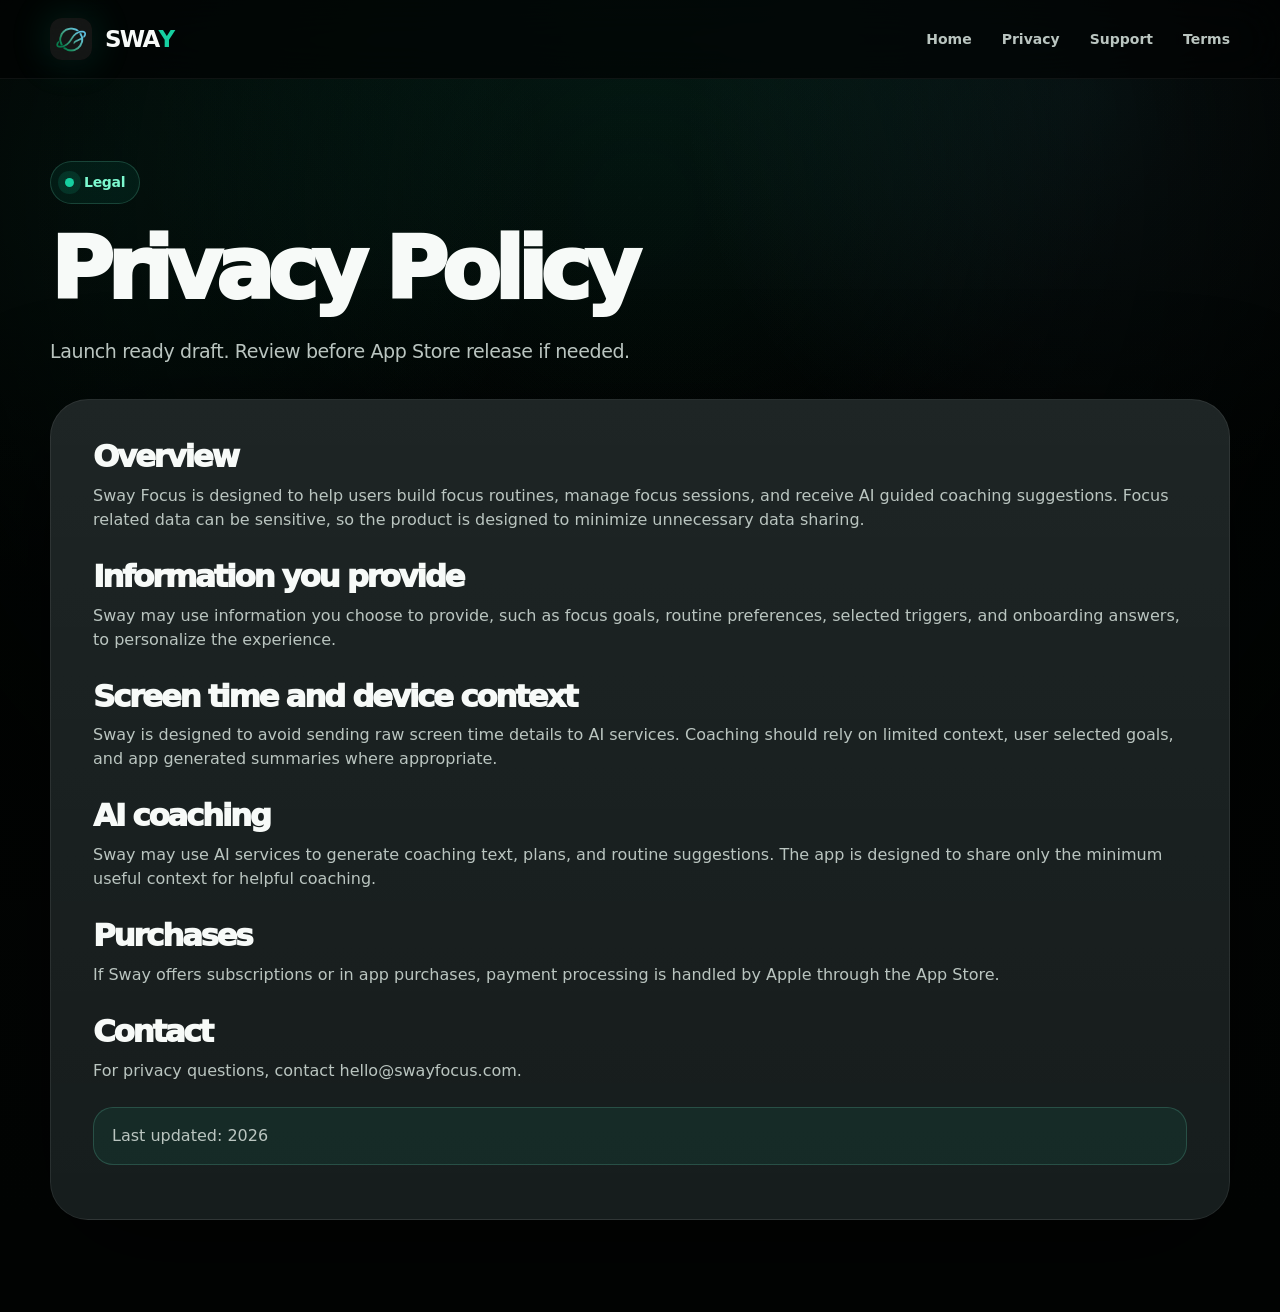
==== commit fdc09bc7: "Add files via upload" ====
--- a/privacy.html
+++ b/privacy.html
@@ -1,70 +1 @@
-<!DOCTYPE html>
-<html lang="en">
-<head>
-  <meta charset="UTF-8" />
-  <meta name="viewport" content="width=device-width, initial-scale=1.0" />
-
-  <title>Privacy Policy — Sway Focus</title>
-  <meta name="description" content="Privacy Policy for Sway Focus." />
-  <meta name="robots" content="index, follow" />
-  <link rel="icon" type="image/png" href="assets/favicon.png" />
-  <link rel="apple-touch-icon" href="assets/app-icon.png" />
-  <link rel="canonical" href="https://swayfocus.com/privacy.html" />
-  <link rel="stylesheet" href="styles.css" />
-</head>
-
-<body>
-  <div class="site">
-    <nav class="nav">
-      <div class="container nav-inner">
-        <a href="/" class="logo">
-          <img src="assets/app-icon.png" alt="Sway app icon" />
-          <span>SWA<b>Y</b></span>
-        </a>
-        <div class="nav-links">
-          <a href="/">Home</a>
-          <a href="support.html">Support</a>
-          <a href="terms.html">Terms</a>
-        </div>
-      </div>
-    </nav>
-
-    <main>
-      <section class="legal-hero">
-        <div class="container">
-          <div class="eyebrow"><span class="dot"></span> Legal</div>
-          <h1>Privacy Policy</h1>
-          <p class="section-copy">Launch ready draft. Review before App Store release if needed.</p>
-        </div>
-      </section>
-
-      <div class="container">
-        <div class="legal-card">
-          <h2>Overview</h2>
-          <p>Sway Focus is designed to help users build focus routines, manage focus sessions, and receive AI guided coaching suggestions. Focus related data can be sensitive, so the product is designed to minimize unnecessary data sharing.</p>
-
-          <h2>Information you provide</h2>
-          <p>Sway may use information you choose to provide, such as focus goals, routine preferences, selected triggers, and onboarding answers, to personalize the experience.</p>
-
-          <h2>Screen time and device context</h2>
-          <p>Sway is designed to avoid sending raw screen time details to AI services. Coaching should rely on limited context, user selected goals, and app generated summaries where appropriate.</p>
-
-          <h2>AI coaching</h2>
-          <p>Sway may use AI services to generate coaching text, plans, and routine suggestions. The app is designed to share only the minimum useful context for helpful coaching.</p>
-
-          <h2>Analytics</h2>
-          <p>Sway may use privacy conscious analytics to understand app stability, feature usage, and product performance. Analytics should not be used to sell personal data.</p>
-
-          <h2>Purchases</h2>
-          <p>If Sway offers subscriptions or in app purchases, payment processing is handled by Apple through the App Store. Sway does not directly process payment card information.</p>
-
-          <h2>Contact</h2>
-          <p>For privacy questions, contact <a href="mailto:hello@swayfocus.com">hello@swayfocus.com</a>.</p>
-
-          <p class="notice">Last updated: 2026</p>
-        </div>
-      </div>
-    </main>
-  </div>
-</body>
-</html>
+<!DOCTYPE html><html lang="en"><head><meta charset="UTF-8"/><meta name="viewport" content="width=device-width, initial-scale=1.0"/><title>Privacy Policy — Sway Focus</title><meta name="description" content="Privacy Policy for Sway Focus."/><meta name="robots" content="index, follow"/><link rel="icon" type="image/png" href="assets/favicon.png"/><link rel="apple-touch-icon" href="assets/app-icon.png"/><link rel="canonical" href="https://swayfocus.com/privacy.html"/><link rel="stylesheet" href="styles.css"/></head><body><div class="site"><nav class="nav"><div class="container nav-inner"><a href="/" class="logo"><img src="assets/app-icon.png" alt="Sway app icon"/><span>SWA<b>Y</b></span></a><div class="nav-links"><a href="/">Home</a><a href="privacy.html">Privacy</a><a href="support.html">Support</a><a href="terms.html">Terms</a></div></div></nav><main><section class="legal-hero"><div class="container"><div class="eyebrow"><span class="dot"></span>Legal</div><h1>Privacy Policy</h1><p class="section-copy">Launch ready draft. Review before App Store release if needed.</p></div></section><div class="container"><div class="legal-card"><h2>Overview</h2><p>Sway Focus is designed to help users build focus routines, manage focus sessions, and receive AI guided coaching suggestions. Focus related data can be sensitive, so the product is designed to minimize unnecessary data sharing.</p><h2>Information you provide</h2><p>Sway may use information you choose to provide, such as focus goals, routine preferences, selected triggers, and onboarding answers, to personalize the experience.</p><h2>Screen time and device context</h2><p>Sway is designed to avoid sending raw screen time details to AI services. Coaching should rely on limited context, user selected goals, and app generated summaries where appropriate.</p><h2>AI coaching</h2><p>Sway may use AI services to generate coaching text, plans, and routine suggestions. The app is designed to share only the minimum useful context for helpful coaching.</p><h2>Purchases</h2><p>If Sway offers subscriptions or in app purchases, payment processing is handled by Apple through the App Store.</p><h2>Contact</h2><p>For privacy questions, contact <a href="mailto:hello@swayfocus.com">hello@swayfocus.com</a>.</p><p class="notice">Last updated: 2026</p></div></div></main></div></body></html>
--- a/styles.css
+++ b/styles.css
@@ -1,1007 +1,2 @@
 
-:root {
-  --bg: #020403;
-  --ink: #f7faf8;
-  --soft: #b9c4bf;
-  --muted: #69766f;
-  --primary: #16cfa0;
-  --mint: #7cf8cf;
-  --teal: #10afa4;
-  --surface: rgba(18, 25, 25, .72);
-  --surface-solid: #121919;
-  --surface-2: #07100d;
-  --line: rgba(124, 248, 207, .18);
-  --line-strong: rgba(124, 248, 207, .35);
-  --white-line: rgba(255,255,255,.08);
-  --shadow: 0 34px 120px rgba(0,0,0,.56);
-  --max: 1180px;
-  --radius: 34px;
-}
-
-* { box-sizing: border-box; margin: 0; padding: 0; }
-
-html {
-  background: var(--bg);
-  scroll-behavior: smooth;
-}
-
-body {
-  min-height: 100vh;
-  color: var(--ink);
-  background:
-    radial-gradient(circle at 50% -10%, rgba(22,207,160,.18), transparent 38%),
-    radial-gradient(circle at 10% 12%, rgba(15,166,131,.15), transparent 28%),
-    linear-gradient(180deg, #020403 0%, #030504 52%, #020403 100%);
-  font-family: Inter, ui-sans-serif, system-ui, -apple-system, BlinkMacSystemFont, "SF Pro Display", "Segoe UI", sans-serif;
-  overflow-x: hidden;
-  line-height: 1.5;
-}
-
-body::before {
-  content: "";
-  position: fixed;
-  inset: 0;
-  pointer-events: none;
-  background:
-    linear-gradient(to right, rgba(255,255,255,.035) 1px, transparent 1px),
-    linear-gradient(to bottom, rgba(255,255,255,.035) 1px, transparent 1px);
-  background-size: 54px 54px;
-  mask-image: radial-gradient(circle at top, black, transparent 70%);
-  opacity: .13;
-  z-index: 0;
-}
-
-body::after {
-  content: "";
-  position: fixed;
-  inset: 0;
-  pointer-events: none;
-  background: radial-gradient(circle at 50% 20%, transparent 0%, rgba(2,4,3,.55) 74%, rgba(2,4,3,.92) 100%);
-  z-index: 0;
-}
-
-a { color: inherit; text-decoration: none; }
-img { max-width: 100%; display: block; }
-button, input { font: inherit; }
-
-.site {
-  position: relative;
-  z-index: 1;
-}
-
-.container {
-  width: min(var(--max), calc(100% - 44px));
-  margin: 0 auto;
-}
-
-.nav {
-  position: sticky;
-  top: 0;
-  z-index: 50;
-  border-bottom: 1px solid rgba(255,255,255,.055);
-  background: rgba(2,4,3,.72);
-  backdrop-filter: blur(24px);
-}
-
-.nav-inner {
-  height: 78px;
-  display: flex;
-  align-items: center;
-  justify-content: space-between;
-}
-
-.logo {
-  display: inline-flex;
-  align-items: center;
-  gap: 13px;
-}
-
-.logo img {
-  width: 42px;
-  height: 42px;
-  border-radius: 12px;
-  box-shadow: 0 0 42px rgba(22,207,160,.18);
-}
-
-.logo span {
-  font-size: 23px;
-  font-weight: 880;
-  letter-spacing: -.07em;
-}
-
-.logo b { color: var(--primary); }
-
-.nav-links {
-  display: flex;
-  align-items: center;
-  gap: 30px;
-  color: var(--soft);
-  font-size: 14px;
-  font-weight: 720;
-}
-
-.nav-links a {
-  transition: .18s ease;
-}
-
-.nav-links a:hover {
-  color: var(--ink);
-}
-
-.nav-pill {
-  padding: 11px 16px;
-  border-radius: 999px;
-  color: var(--mint) !important;
-  border: 1px solid var(--line);
-  background: rgba(22,207,160,.08);
-}
-
-.hero {
-  position: relative;
-  min-height: calc(100vh - 78px);
-  display: grid;
-  align-items: center;
-  padding: 74px 0 88px;
-  overflow: hidden;
-}
-
-.orbit {
-  position: absolute;
-  left: 50%;
-  top: 51%;
-  width: min(980px, 100vw);
-  aspect-ratio: 1;
-  transform: translate(-50%, -50%);
-  border-radius: 999px;
-  border: 1px solid rgba(124,248,207,.13);
-  opacity: .68;
-  pointer-events: none;
-}
-
-.orbit::before,
-.orbit::after {
-  content: "";
-  position: absolute;
-  inset: 10%;
-  border-radius: 999px;
-  border: 1px solid rgba(124,248,207,.1);
-  transform: rotate(-14deg) scaleX(1.16);
-}
-
-.orbit::after {
-  inset: 22%;
-  transform: rotate(18deg) scaleX(1.22);
-  opacity: .65;
-}
-
-.hero-grid {
-  position: relative;
-  display: grid;
-  grid-template-columns: .92fr 1.08fr;
-  gap: 56px;
-  align-items: center;
-}
-
-.eyebrow {
-  display: inline-flex;
-  gap: 10px;
-  align-items: center;
-  width: fit-content;
-  padding: 10px 14px;
-  margin-bottom: 24px;
-  color: var(--mint);
-  border: 1px solid var(--line);
-  border-radius: 999px;
-  background: rgba(22,207,160,.075);
-  font-weight: 760;
-  font-size: 14px;
-  letter-spacing: -.02em;
-}
-
-.dot {
-  width: 9px;
-  height: 9px;
-  border-radius: 999px;
-  background: var(--primary);
-  box-shadow: 0 0 0 7px rgba(22,207,160,.13);
-}
-
-h1, h2, h3 {
-  letter-spacing: -.075em;
-  line-height: .96;
-}
-
-h1 {
-  max-width: 760px;
-  font-size: clamp(62px, 9vw, 122px);
-  font-weight: 920;
-  margin-bottom: 26px;
-}
-
-.glow-text {
-  background: linear-gradient(135deg, #fff 8%, #dffcf4 38%, #69ecc5 96%);
-  color: transparent;
-  background-clip: text;
-  -webkit-background-clip: text;
-}
-
-.hero p {
-  max-width: 630px;
-  color: var(--soft);
-  font-size: clamp(18px, 2vw, 22px);
-  letter-spacing: -.026em;
-  margin-bottom: 34px;
-}
-
-.actions {
-  display: flex;
-  align-items: center;
-  gap: 13px;
-  flex-wrap: wrap;
-}
-
-.btn {
-  min-height: 54px;
-  display: inline-flex;
-  align-items: center;
-  justify-content: center;
-  border-radius: 999px;
-  padding: 0 24px;
-  border: 1px solid transparent;
-  cursor: pointer;
-  font-weight: 830;
-  letter-spacing: -.025em;
-  transition: transform .18s ease, border-color .18s ease, background .18s ease;
-}
-
-.btn:hover { transform: translateY(-2px); }
-
-.btn-primary {
-  color: #02110d;
-  background: linear-gradient(135deg, var(--primary), var(--teal));
-  box-shadow: 0 20px 54px rgba(22,207,160,.25);
-}
-
-.btn-secondary {
-  background: rgba(255,255,255,.045);
-  border-color: rgba(255,255,255,.1);
-  color: var(--ink);
-}
-
-.note {
-  margin-top: 18px;
-  color: var(--muted);
-  font-size: 14px;
-}
-
-.hero-visual {
-  position: relative;
-  min-height: 690px;
-  display: grid;
-  place-items: center;
-}
-
-.visual-glow {
-  position: absolute;
-  width: 560px;
-  height: 560px;
-  border-radius: 999px;
-  background:
-    radial-gradient(circle, rgba(22,207,160,.28), rgba(22,207,160,.08) 44%, transparent 69%);
-  filter: blur(50px);
-}
-
-.phone {
-  position: relative;
-  width: min(368px, 72vw);
-  padding: 12px;
-  z-index: 5;
-  border-radius: 52px;
-  border: 1px solid rgba(255,255,255,.15);
-  background:
-    linear-gradient(145deg, rgba(255,255,255,.16), rgba(255,255,255,.025) 28%, rgba(0,0,0,.28)),
-    #060807;
-  box-shadow: var(--shadow), 0 0 0 9px rgba(255,255,255,.026);
-}
-
-.phone::before {
-  content: "";
-  position: absolute;
-  left: 50%;
-  top: 10px;
-  width: 108px;
-  height: 28px;
-  transform: translateX(-50%);
-  border-radius: 0 0 18px 18px;
-  background: #020403;
-  z-index: 2;
-}
-
-.phone img {
-  width: 100%;
-  aspect-ratio: 946 / 2048;
-  object-fit: cover;
-  border-radius: 40px;
-  border: 1px solid rgba(124,248,207,.15);
-}
-
-.side-phone {
-  position: absolute;
-  width: 188px;
-  padding: 7px;
-  border-radius: 34px;
-  background: rgba(255,255,255,.055);
-  border: 1px solid rgba(255,255,255,.11);
-  box-shadow: 0 28px 80px rgba(0,0,0,.48);
-  backdrop-filter: blur(18px);
-  opacity: .82;
-}
-
-.side-phone img {
-  border-radius: 27px;
-  aspect-ratio: 946 / 2048;
-  object-fit: cover;
-}
-
-.side-left {
-  left: 2%;
-  top: 118px;
-  transform: rotate(-8deg);
-}
-
-.side-right {
-  right: 1%;
-  bottom: 92px;
-  transform: rotate(7deg);
-}
-
-.hero-badge {
-  position: absolute;
-  left: 50%;
-  bottom: 18px;
-  z-index: 8;
-  transform: translateX(-50%);
-  width: max-content;
-  max-width: 92%;
-  padding: 12px 16px;
-  border-radius: 999px;
-  border: 1px solid var(--line);
-  background: rgba(2,4,3,.78);
-  color: var(--soft);
-  backdrop-filter: blur(16px);
-  font-size: 13px;
-}
-
-.strip {
-  border-top: 1px solid rgba(255,255,255,.06);
-  border-bottom: 1px solid rgba(255,255,255,.06);
-  background: rgba(255,255,255,.024);
-}
-
-.strip-inner {
-  min-height: 94px;
-  display: grid;
-  grid-template-columns: repeat(4, 1fr);
-  gap: 1px;
-}
-
-.strip-item {
-  padding: 24px;
-  color: var(--soft);
-  border-right: 1px solid rgba(255,255,255,.06);
-}
-
-.strip-item:last-child { border-right: 0; }
-
-.strip-item strong {
-  display: block;
-  margin-bottom: 4px;
-  color: var(--ink);
-  font-size: 18px;
-  letter-spacing: -.035em;
-}
-
-section {
-  padding: 112px 0;
-}
-
-.section-head {
-  max-width: 790px;
-  margin-bottom: 42px;
-}
-
-.kicker {
-  margin-bottom: 12px;
-  color: var(--primary);
-  font-weight: 860;
-  letter-spacing: -.02em;
-}
-
-h2 {
-  max-width: 910px;
-  font-size: clamp(44px, 6.8vw, 86px);
-  font-weight: 910;
-  margin-bottom: 20px;
-}
-
-.section-copy {
-  max-width: 720px;
-  color: var(--soft);
-  font-size: 19px;
-  letter-spacing: -.02em;
-}
-
-.statement {
-  display: grid;
-  grid-template-columns: .92fr 1.08fr;
-  gap: 24px;
-  align-items: stretch;
-}
-
-.statement-card {
-  min-height: 520px;
-  position: relative;
-  overflow: hidden;
-  border-radius: 44px;
-  padding: 42px;
-  background:
-    radial-gradient(circle at 85% 18%, rgba(124,248,207,.14), transparent 32%),
-    linear-gradient(180deg, rgba(255,255,255,.055), rgba(255,255,255,.016)),
-    var(--surface-solid);
-  border: 1px solid var(--line);
-  box-shadow: var(--shadow);
-}
-
-.statement-card::after {
-  content: "";
-  position: absolute;
-  right: -150px;
-  bottom: -150px;
-  width: 420px;
-  height: 420px;
-  border-radius: 999px;
-  background: rgba(22,207,160,.16);
-  filter: blur(60px);
-}
-
-.statement-card img {
-  width: 84px;
-  height: 84px;
-  margin-bottom: 150px;
-  filter: drop-shadow(0 0 32px rgba(22,207,160,.2));
-}
-
-.statement-card h3 {
-  position: relative;
-  z-index: 1;
-  max-width: 520px;
-  font-size: clamp(38px, 5.4vw, 68px);
-  font-weight: 900;
-}
-
-.explain {
-  display: grid;
-  gap: 16px;
-}
-
-.explain-row {
-  padding: 29px;
-  min-height: 156px;
-  display: grid;
-  align-content: center;
-  border-radius: 30px;
-  background: rgba(255,255,255,.035);
-  border: 1px solid rgba(255,255,255,.075);
-}
-
-.explain-row span {
-  display: inline-flex;
-  width: fit-content;
-  margin-bottom: 12px;
-  padding: 7px 10px;
-  border-radius: 999px;
-  color: var(--mint);
-  background: rgba(22,207,160,.085);
-  border: 1px solid var(--line);
-  font-size: 13px;
-  font-weight: 780;
-}
-
-.explain-row h3 {
-  font-size: 28px;
-  margin-bottom: 8px;
-}
-
-.explain-row p {
-  color: var(--soft);
-}
-
-.editorial {
-  display: grid;
-  grid-template-columns: 1fr 1fr;
-  gap: 28px;
-  align-items: center;
-}
-
-.editorial-media {
-  position: relative;
-  min-height: 660px;
-  display: grid;
-  place-items: center;
-  border-radius: 48px;
-  overflow: hidden;
-  background:
-    radial-gradient(circle at 50% 32%, rgba(22,207,160,.19), transparent 38%),
-    linear-gradient(180deg, rgba(255,255,255,.045), rgba(255,255,255,.012)),
-    #050806;
-  border: 1px solid var(--line);
-  box-shadow: var(--shadow);
-}
-
-.editorial-phone {
-  width: min(330px, 82%);
-  padding: 10px;
-  border-radius: 48px;
-  background: rgba(0,0,0,.44);
-  border: 1px solid rgba(255,255,255,.12);
-  box-shadow: 0 36px 110px rgba(0,0,0,.54);
-}
-
-.editorial-phone img {
-  aspect-ratio: 946 / 2048;
-  object-fit: cover;
-  border-radius: 38px;
-}
-
-.editorial-copy h2 {
-  margin-bottom: 24px;
-}
-
-.copy-list {
-  margin-top: 32px;
-  display: grid;
-  gap: 16px;
-}
-
-.copy-line {
-  display: flex;
-  gap: 14px;
-  align-items: flex-start;
-  color: var(--soft);
-  font-size: 17px;
-}
-
-.copy-line::before {
-  content: "";
-  width: 10px;
-  height: 10px;
-  margin-top: 9px;
-  flex: 0 0 auto;
-  border-radius: 999px;
-  background: var(--primary);
-  box-shadow: 0 0 0 7px rgba(22,207,160,.12);
-}
-
-.screens {
-  display: grid;
-  grid-template-columns: repeat(3, 1fr);
-  gap: 22px;
-}
-
-.screen-tile {
-  position: relative;
-  overflow: hidden;
-  border-radius: 42px;
-  padding: 16px;
-  min-height: 610px;
-  background:
-    linear-gradient(180deg, rgba(255,255,255,.05), rgba(255,255,255,.014)),
-    var(--surface-solid);
-  border: 1px solid rgba(255,255,255,.08);
-  box-shadow: 0 24px 80px rgba(0,0,0,.38);
-}
-
-.screen-tile:nth-child(2) {
-  transform: translateY(42px);
-}
-
-.screen-tile img {
-  width: 100%;
-  aspect-ratio: 946 / 2048;
-  object-fit: cover;
-  border-radius: 32px;
-  border: 1px solid rgba(124,248,207,.12);
-}
-
-.screen-caption {
-  position: absolute;
-  left: 28px;
-  right: 28px;
-  bottom: 28px;
-  padding: 18px;
-  border-radius: 24px;
-  background: rgba(2,4,3,.72);
-  border: 1px solid var(--line);
-  backdrop-filter: blur(18px);
-}
-
-.screen-caption h3 {
-  font-size: 25px;
-  margin-bottom: 6px;
-}
-
-.screen-caption p {
-  color: var(--soft);
-  font-size: 14px;
-}
-
-.privacy-panel {
-  position: relative;
-  overflow: hidden;
-  border-radius: 48px;
-  padding: 58px;
-  background:
-    radial-gradient(circle at 78% 8%, rgba(124,248,207,.17), transparent 34%),
-    linear-gradient(180deg, rgba(255,255,255,.06), rgba(255,255,255,.018)),
-    #06100d;
-  border: 1px solid var(--line-strong);
-  box-shadow: var(--shadow);
-}
-
-.privacy-grid {
-  display: grid;
-  grid-template-columns: .95fr 1.05fr;
-  gap: 48px;
-  align-items: center;
-}
-
-.privacy-list {
-  display: grid;
-  gap: 14px;
-}
-
-.privacy-item {
-  padding: 20px;
-  border-radius: 26px;
-  background: rgba(0,0,0,.22);
-  border: 1px solid rgba(255,255,255,.08);
-  color: var(--soft);
-}
-
-.privacy-item strong {
-  display: block;
-  color: var(--ink);
-  margin-bottom: 4px;
-  letter-spacing: -.025em;
-}
-
-.faq {
-  display: grid;
-  grid-template-columns: .75fr 1.25fr;
-  gap: 42px;
-}
-
-.faq-list {
-  display: grid;
-  gap: 12px;
-}
-
-details {
-  border-radius: 26px;
-  padding: 22px 24px;
-  background: rgba(255,255,255,.035);
-  border: 1px solid rgba(255,255,255,.075);
-}
-
-summary {
-  cursor: pointer;
-  list-style: none;
-  font-weight: 820;
-  letter-spacing: -.035em;
-  font-size: 18px;
-}
-
-summary::-webkit-details-marker { display: none; }
-
-details p {
-  margin-top: 14px;
-  color: var(--soft);
-}
-
-.cta {
-  padding-bottom: 120px;
-}
-
-.cta-panel {
-  position: relative;
-  overflow: hidden;
-  text-align: center;
-  border-radius: 54px;
-  padding: 82px 38px;
-  background:
-    radial-gradient(circle at 50% 0%, rgba(124,248,207,.2), transparent 38%),
-    linear-gradient(180deg, rgba(255,255,255,.06), rgba(255,255,255,.018)),
-    #06100d;
-  border: 1px solid var(--line-strong);
-  box-shadow: var(--shadow);
-}
-
-.cta-panel img {
-  width: 78px;
-  height: 78px;
-  margin: 0 auto 24px;
-}
-
-.cta-panel h2 {
-  margin-inline: auto;
-  max-width: 820px;
-}
-
-.cta-panel p {
-  max-width: 640px;
-  margin: 0 auto 30px;
-  color: var(--soft);
-  font-size: 19px;
-}
-
-.waitlist {
-  width: min(560px, 100%);
-  margin: 0 auto;
-  display: flex;
-  gap: 10px;
-  padding: 8px;
-  border-radius: 999px;
-  border: 1px solid rgba(255,255,255,.1);
-  background: rgba(0,0,0,.26);
-}
-
-.waitlist input {
-  flex: 1;
-  min-width: 0;
-  border: 0;
-  outline: 0;
-  color: var(--ink);
-  background: transparent;
-  padding: 0 16px;
-}
-
-.waitlist input::placeholder {
-  color: var(--muted);
-}
-
-.form-msg {
-  margin-top: 14px;
-  color: var(--mint);
-  font-weight: 760;
-  opacity: 0;
-  transform: translateY(6px);
-  transition: .18s ease;
-}
-
-.form-msg.visible {
-  opacity: 1;
-  transform: translateY(0);
-}
-
-.footer {
-  padding: 36px 0;
-  border-top: 1px solid rgba(255,255,255,.07);
-  color: var(--muted);
-}
-
-.footer-inner {
-  display: flex;
-  justify-content: space-between;
-  align-items: center;
-  gap: 22px;
-  flex-wrap: wrap;
-}
-
-.footer-links {
-  display: flex;
-  gap: 20px;
-  flex-wrap: wrap;
-}
-
-.footer-links a:hover { color: var(--ink); }
-
-.legal-hero {
-  padding: 82px 0 34px;
-}
-
-.legal-hero h1 {
-  font-size: clamp(52px, 7vw, 86px);
-}
-
-.legal-card {
-  margin-bottom: 92px;
-  padding: 42px;
-  border-radius: 38px;
-  background:
-    linear-gradient(180deg, rgba(255,255,255,.05), rgba(255,255,255,.016)),
-    var(--surface-solid);
-  border: 1px solid rgba(255,255,255,.08);
-  box-shadow: var(--shadow);
-}
-
-.legal-card h2 {
-  font-size: 31px;
-  margin: 30px 0 12px;
-}
-
-.legal-card h2:first-child { margin-top: 0; }
-
-.legal-card p,
-.legal-card li {
-  color: var(--soft);
-  margin-bottom: 12px;
-}
-
-.legal-card ul {
-  padding-left: 22px;
-}
-
-.notice {
-  margin-top: 24px;
-  padding: 16px 18px;
-  border-radius: 20px;
-  color: var(--soft);
-  background: rgba(22,207,160,.075);
-  border: 1px solid var(--line);
-}
-
-@media (max-width: 1080px) {
-  .hero-grid,
-  .statement,
-  .editorial,
-  .privacy-grid,
-  .faq {
-    grid-template-columns: 1fr;
-  }
-
-  .hero-visual {
-    min-height: 640px;
-  }
-
-  .strip-inner {
-    grid-template-columns: repeat(2, 1fr);
-  }
-
-  .strip-item:nth-child(2) {
-    border-right: 0;
-  }
-
-  .screens {
-    grid-template-columns: 1fr;
-  }
-
-  .screen-tile {
-    min-height: auto;
-    max-width: 430px;
-    margin-inline: auto;
-  }
-
-  .screen-tile:nth-child(2) {
-    transform: none;
-  }
-
-  .editorial-copy {
-    order: -1;
-  }
-}
-
-@media (max-width: 720px) {
-  .container {
-    width: min(100% - 30px, var(--max));
-  }
-
-  .nav-links {
-    display: none;
-  }
-
-  .hero {
-    min-height: auto;
-    padding: 56px 0 66px;
-  }
-
-  h1 {
-    font-size: clamp(58px, 17vw, 76px);
-  }
-
-  .actions,
-  .waitlist {
-    flex-direction: column;
-    align-items: stretch;
-  }
-
-  .btn {
-    width: 100%;
-  }
-
-  .hero-visual {
-    min-height: 560px;
-  }
-
-  .phone {
-    width: min(310px, 78vw);
-  }
-
-  .side-phone {
-    width: 126px;
-    opacity: .72;
-  }
-
-  .side-left {
-    left: -12px;
-    top: 90px;
-  }
-
-  .side-right {
-    right: -12px;
-    bottom: 96px;
-  }
-
-  .orbit {
-    width: 760px;
-  }
-
-  .strip-inner {
-    grid-template-columns: 1fr;
-  }
-
-  .strip-item {
-    border-right: 0;
-    border-bottom: 1px solid rgba(255,255,255,.06);
-  }
-
-  .strip-item:last-child {
-    border-bottom: 0;
-  }
-
-  section {
-    padding: 76px 0;
-  }
-
-  h2 {
-    font-size: clamp(42px, 13vw, 62px);
-  }
-
-  .statement-card,
-  .privacy-panel,
-  .cta-panel,
-  .legal-card {
-    padding: 28px;
-    border-radius: 32px;
-  }
-
-  .statement-card {
-    min-height: 420px;
-  }
-
-  .statement-card img {
-    margin-bottom: 110px;
-  }
-
-  .editorial-media {
-    min-height: 570px;
-    border-radius: 34px;
-  }
-
-  .editorial-phone {
-    width: min(290px, 84%);
-  }
-
-  .screen-tile {
-    border-radius: 34px;
-  }
-
-  .screen-caption {
-    left: 22px;
-    right: 22px;
-    bottom: 22px;
-  }
-
-  .cta {
-    padding-bottom: 84px;
-  }
-}
+:root{--bg:#020403;--ink:#f7faf8;--soft:#bac5c0;--muted:#78837d;--primary:#16cfa0;--mint:#7cf8cf;--teal:#10afa4;--surface:#121919;--line:rgba(124,248,207,.18);--line-strong:rgba(124,248,207,.36);--shadow:0 34px 120px rgba(0,0,0,.58);--max:1180px}*{box-sizing:border-box;margin:0;padding:0}html{background:var(--bg);scroll-behavior:smooth}body{min-height:100vh;color:var(--ink);background:radial-gradient(circle at 50% -10%,rgba(22,207,160,.16),transparent 40%),radial-gradient(circle at 85% 8%,rgba(99,217,255,.10),transparent 26%),radial-gradient(circle at 8% 14%,rgba(22,207,160,.12),transparent 28%),linear-gradient(180deg,#020403 0%,#030504 52%,#020403 100%);font-family:Inter,ui-sans-serif,system-ui,-apple-system,BlinkMacSystemFont,"SF Pro Display","Segoe UI",sans-serif;overflow-x:hidden;line-height:1.5}body:before{content:"";position:fixed;inset:0;z-index:0;pointer-events:none;background-image:radial-gradient(circle,rgba(255,255,255,.045) 1px,transparent 1px);background-size:22px 22px;mask-image:radial-gradient(circle at top,black,transparent 70%);opacity:.22}body:after{content:"";position:fixed;inset:0;pointer-events:none;z-index:0;background:radial-gradient(circle at 50% 22%,transparent,rgba(2,4,3,.72) 76%,rgba(2,4,3,.94))}img{max-width:100%;display:block}a{color:inherit;text-decoration:none}button,input{font:inherit}.site{position:relative;z-index:1}.container{width:min(var(--max),calc(100% - 44px));margin:0 auto}.nav{position:sticky;top:0;z-index:50;background:rgba(2,4,3,.72);border-bottom:1px solid rgba(255,255,255,.055);backdrop-filter:blur(24px)}.nav-inner{height:78px;display:flex;align-items:center;justify-content:space-between}.logo{display:inline-flex;align-items:center;gap:13px}.logo img{width:42px;height:42px;border-radius:12px;box-shadow:0 0 42px rgba(22,207,160,.19)}.logo span{font-size:23px;font-weight:900;letter-spacing:-.075em}.logo b{color:var(--primary)}.nav-links{display:flex;align-items:center;gap:30px;color:var(--soft);font-size:14px;font-weight:720}.nav-links a{transition:color .18s ease}.nav-links a:hover{color:var(--ink)}.nav-pill{color:var(--mint)!important;padding:11px 16px;border-radius:999px;border:1px solid var(--line);background:rgba(22,207,160,.08)}.hero{position:relative;min-height:calc(100vh - 78px);padding:72px 0 92px;display:grid;align-items:center;overflow:hidden}.orbit{position:absolute;left:50%;top:53%;width:min(1040px,105vw);aspect-ratio:1;transform:translate(-50%,-50%) rotate(-9deg);border-radius:999px;border:1px solid rgba(124,248,207,.12);opacity:.72;pointer-events:none}.orbit:before,.orbit:after{content:"";position:absolute;inset:11%;border-radius:inherit;border:1px solid rgba(124,248,207,.10);transform:rotate(28deg) scaleX(1.18)}.orbit:after{inset:23%;opacity:.65;transform:rotate(-24deg) scaleX(1.25)}.hero-grid{position:relative;display:grid;grid-template-columns:.88fr 1.12fr;gap:60px;align-items:center}.eyebrow{display:inline-flex;align-items:center;gap:10px;width:fit-content;padding:10px 14px;margin-bottom:24px;color:var(--mint);font-size:14px;font-weight:780;letter-spacing:-.02em;border-radius:999px;border:1px solid var(--line);background:rgba(22,207,160,.075)}.dot{width:9px;height:9px;border-radius:999px;background:var(--primary);box-shadow:0 0 0 7px rgba(22,207,160,.13)}h1,h2,h3{letter-spacing:-.075em;line-height:.96}h1{max-width:760px;font-size:clamp(62px,9vw,122px);font-weight:930;margin-bottom:26px}.glow-text{color:transparent;background:linear-gradient(135deg,#fff 6%,#defcf4 38%,#55e9bf 92%);background-clip:text;-webkit-background-clip:text}.hero-copy{max-width:630px;color:var(--soft);font-size:clamp(18px,2vw,22px);letter-spacing:-.026em;margin-bottom:34px}.actions{display:flex;align-items:center;gap:13px;flex-wrap:wrap}.btn{min-height:54px;display:inline-flex;align-items:center;justify-content:center;border-radius:999px;padding:0 24px;border:1px solid transparent;cursor:pointer;font-weight:840;letter-spacing:-.025em;transition:transform .18s ease}.btn:hover{transform:translateY(-2px)}.btn-primary{color:#02110d;background:linear-gradient(135deg,var(--primary),var(--teal));box-shadow:0 20px 54px rgba(22,207,160,.25)}.btn-secondary{color:var(--ink);background:rgba(255,255,255,.045);border-color:rgba(255,255,255,.1)}.note{margin-top:18px;color:var(--muted);font-size:14px}.hero-visual{position:relative;min-height:710px;display:grid;place-items:center}.visual-glow{position:absolute;width:610px;height:610px;border-radius:999px;background:radial-gradient(circle,rgba(22,207,160,.28),rgba(22,207,160,.08) 44%,transparent 70%);filter:blur(52px)}.phone{position:relative;width:min(382px,72vw);padding:12px;z-index:6;border-radius:54px;border:1px solid rgba(255,255,255,.15);background:linear-gradient(145deg,rgba(255,255,255,.17),rgba(255,255,255,.025) 28%,rgba(0,0,0,.28)),#060807;box-shadow:var(--shadow),0 0 0 9px rgba(255,255,255,.026)}.phone:before{content:"";position:absolute;left:50%;top:10px;width:112px;height:29px;transform:translateX(-50%);border-radius:0 0 18px 18px;background:#020403;z-index:2}.phone img{width:100%;aspect-ratio:946/2048;object-fit:cover;border-radius:42px;border:1px solid rgba(124,248,207,.15)}.side-phone{position:absolute;width:188px;padding:7px;border-radius:34px;background:rgba(255,255,255,.055);border:1px solid rgba(255,255,255,.11);box-shadow:0 28px 80px rgba(0,0,0,.48);backdrop-filter:blur(18px);opacity:.82;z-index:3}.side-phone img{border-radius:27px;aspect-ratio:946/2048;object-fit:cover}.side-left{left:2%;top:118px;transform:rotate(-8deg)}.side-right{right:1%;bottom:92px;transform:rotate(7deg)}.hero-badge{position:absolute;left:50%;bottom:20px;transform:translateX(-50%);z-index:8;width:max-content;max-width:92%;padding:12px 16px;border-radius:999px;color:var(--soft);background:rgba(2,4,3,.78);border:1px solid var(--line);backdrop-filter:blur(16px);font-size:13px}.strip{border-top:1px solid rgba(255,255,255,.06);border-bottom:1px solid rgba(255,255,255,.06);background:rgba(255,255,255,.024)}.strip-inner{min-height:96px;display:grid;grid-template-columns:repeat(4,1fr)}.strip-item{padding:24px;color:var(--soft);border-right:1px solid rgba(255,255,255,.06)}.strip-item:last-child{border-right:0}.strip-item strong{display:block;margin-bottom:4px;color:var(--ink);font-size:18px;letter-spacing:-.035em}section{padding:112px 0}.section-head{max-width:840px;margin-bottom:44px}.kicker{margin-bottom:12px;color:var(--primary);font-weight:860;letter-spacing:-.02em}h2{max-width:940px;font-size:clamp(44px,6.8vw,86px);font-weight:920;margin-bottom:20px}.section-copy{max-width:760px;color:var(--soft);font-size:19px;letter-spacing:-.02em}.editorial{display:grid;grid-template-columns:1fr 1fr;gap:34px;align-items:center}.editorial-media{position:relative;min-height:670px;display:grid;place-items:center;border-radius:48px;overflow:hidden;background:radial-gradient(circle at 50% 32%,rgba(22,207,160,.19),transparent 38%),linear-gradient(180deg,rgba(255,255,255,.045),rgba(255,255,255,.012)),#050806;border:1px solid var(--line);box-shadow:var(--shadow)}.editorial-media.alt{background:radial-gradient(circle at 50% 25%,rgba(99,217,255,.12),transparent 34%),radial-gradient(circle at 50% 70%,rgba(22,207,160,.14),transparent 38%),linear-gradient(180deg,rgba(255,255,255,.045),rgba(255,255,255,.012)),#050806}.editorial-phone{width:min(340px,82%);padding:10px;border-radius:50px;background:rgba(0,0,0,.44);border:1px solid rgba(255,255,255,.12);box-shadow:0 36px 110px rgba(0,0,0,.54)}.editorial-phone img{aspect-ratio:946/2048;object-fit:cover;border-radius:40px}.copy-list{margin-top:32px;display:grid;gap:16px}.copy-line{display:flex;gap:14px;align-items:flex-start;color:var(--soft);font-size:17px}.copy-line:before{content:"";width:10px;height:10px;margin-top:9px;flex:0 0 auto;border-radius:999px;background:var(--primary);box-shadow:0 0 0 7px rgba(22,207,160,.12)}.gallery-wrap{position:relative}.screens{display:grid;grid-template-columns:repeat(5,minmax(230px,1fr));gap:18px;align-items:start}.screen-tile{position:relative;overflow:hidden;border-radius:38px;padding:12px;background:linear-gradient(180deg,rgba(255,255,255,.05),rgba(255,255,255,.014)),var(--surface);border:1px solid rgba(255,255,255,.08);box-shadow:0 24px 80px rgba(0,0,0,.38)}.screen-tile:nth-child(2),.screen-tile:nth-child(4){transform:translateY(42px)}.screen-tile img{width:100%;aspect-ratio:946/2048;object-fit:cover;border-radius:29px;border:1px solid rgba(124,248,207,.12)}.screen-caption{position:absolute;left:23px;right:23px;bottom:23px;padding:15px;border-radius:22px;background:rgba(2,4,3,.72);border:1px solid var(--line);backdrop-filter:blur(18px)}.screen-caption h3{font-size:22px;margin-bottom:5px}.screen-caption p{color:var(--soft);font-size:13px;line-height:1.35}.statement{display:grid;grid-template-columns:.92fr 1.08fr;gap:24px;align-items:stretch}.statement-card{min-height:520px;position:relative;overflow:hidden;border-radius:44px;padding:42px;background:radial-gradient(circle at 85% 18%,rgba(124,248,207,.14),transparent 32%),linear-gradient(180deg,rgba(255,255,255,.055),rgba(255,255,255,.016)),var(--surface);border:1px solid var(--line);box-shadow:var(--shadow)}.statement-card:after{content:"";position:absolute;right:-150px;bottom:-150px;width:420px;height:420px;border-radius:999px;background:rgba(22,207,160,.16);filter:blur(60px)}.statement-card img{width:84px;height:84px;margin-bottom:150px;filter:drop-shadow(0 0 32px rgba(22,207,160,.2))}.statement-card h3{position:relative;z-index:1;max-width:520px;font-size:clamp(38px,5.4vw,68px);font-weight:910}.explain{display:grid;gap:16px}.explain-row{padding:29px;min-height:156px;display:grid;align-content:center;border-radius:30px;background:rgba(255,255,255,.035);border:1px solid rgba(255,255,255,.075)}.explain-row span{display:inline-flex;width:fit-content;margin-bottom:12px;padding:7px 10px;border-radius:999px;color:var(--mint);background:rgba(22,207,160,.085);border:1px solid var(--line);font-size:13px;font-weight:780}.explain-row h3{font-size:28px;margin-bottom:8px}.explain-row p{color:var(--soft)}.privacy-panel{position:relative;overflow:hidden;border-radius:48px;padding:58px;background:radial-gradient(circle at 78% 8%,rgba(124,248,207,.17),transparent 34%),linear-gradient(180deg,rgba(255,255,255,.06),rgba(255,255,255,.018)),#06100d;border:1px solid var(--line-strong);box-shadow:var(--shadow)}.privacy-grid{display:grid;grid-template-columns:.95fr 1.05fr;gap:48px;align-items:center}.privacy-list{display:grid;gap:14px}.privacy-item{padding:20px;border-radius:26px;background:rgba(0,0,0,.22);border:1px solid rgba(255,255,255,.08);color:var(--soft)}.privacy-item strong{display:block;color:var(--ink);margin-bottom:4px;letter-spacing:-.025em}.faq{display:grid;grid-template-columns:.75fr 1.25fr;gap:42px}.faq-list{display:grid;gap:12px}details{border-radius:26px;padding:22px 24px;background:rgba(255,255,255,.035);border:1px solid rgba(255,255,255,.075)}summary{cursor:pointer;list-style:none;font-weight:820;letter-spacing:-.035em;font-size:18px}summary::-webkit-details-marker{display:none}details p{margin-top:14px;color:var(--soft)}.cta{padding-bottom:120px}.cta-panel{position:relative;overflow:hidden;text-align:center;border-radius:54px;padding:82px 38px;background:radial-gradient(circle at 50% 0%,rgba(124,248,207,.2),transparent 38%),linear-gradient(180deg,rgba(255,255,255,.06),rgba(255,255,255,.018)),#06100d;border:1px solid var(--line-strong);box-shadow:var(--shadow)}.cta-panel img{width:78px;height:78px;margin:0 auto 24px}.cta-panel h2{margin-inline:auto;max-width:820px}.cta-panel p{max-width:640px;margin:0 auto 30px;color:var(--soft);font-size:19px}.waitlist{width:min(560px,100%);margin:0 auto;display:flex;gap:10px;padding:8px;border-radius:999px;border:1px solid rgba(255,255,255,.1);background:rgba(0,0,0,.26)}.waitlist input{flex:1;min-width:0;border:0;outline:0;color:var(--ink);background:transparent;padding:0 16px}.waitlist input::placeholder{color:var(--muted)}.form-msg{margin-top:14px;color:var(--mint);font-weight:760;opacity:0;transform:translateY(6px);transition:.18s ease}.form-msg.visible{opacity:1;transform:translateY(0)}.footer{padding:36px 0;border-top:1px solid rgba(255,255,255,.07);color:var(--muted)}.footer-inner{display:flex;justify-content:space-between;align-items:center;gap:22px;flex-wrap:wrap}.footer-links{display:flex;gap:20px;flex-wrap:wrap}.footer-links a:hover{color:var(--ink)}.legal-hero{padding:82px 0 34px}.legal-hero h1{font-size:clamp(52px,7vw,86px)}.legal-card{margin-bottom:92px;padding:42px;border-radius:38px;background:linear-gradient(180deg,rgba(255,255,255,.05),rgba(255,255,255,.016)),var(--surface);border:1px solid rgba(255,255,255,.08);box-shadow:var(--shadow)}.legal-card h2{font-size:31px;margin:30px 0 12px}.legal-card h2:first-child{margin-top:0}.legal-card p,.legal-card li{color:var(--soft);margin-bottom:12px}.legal-card ul{padding-left:22px}.notice{margin-top:24px;padding:16px 18px;border-radius:20px;color:var(--soft);background:rgba(22,207,160,.075);border:1px solid var(--line)}@media(max-width:1180px){.screens{display:flex;overflow-x:auto;padding:0 4px 18px;scroll-snap-type:x mandatory}.screen-tile{min-width:286px;scroll-snap-align:center}.screen-tile:nth-child(2),.screen-tile:nth-child(4){transform:none}}@media(max-width:1080px){.hero-grid,.editorial,.statement,.privacy-grid,.faq{grid-template-columns:1fr}.hero-visual{min-height:650px}.editorial-copy.order-first{order:-1}.strip-inner{grid-template-columns:repeat(2,1fr)}.strip-item:nth-child(2){border-right:0}}@media(max-width:720px){.container{width:min(100% - 30px,var(--max))}.nav-links{display:none}.hero{min-height:auto;padding:56px 0 66px}h1{font-size:clamp(58px,17vw,76px)}.actions,.waitlist{flex-direction:column;align-items:stretch}.btn{width:100%}.hero-visual{min-height:565px}.phone{width:min(318px,78vw)}.side-phone{width:126px;opacity:.72}.side-left{left:-12px;top:90px}.side-right{right:-12px;bottom:96px}.orbit{width:760px}.strip-inner{grid-template-columns:1fr}.strip-item{border-right:0;border-bottom:1px solid rgba(255,255,255,.06)}.strip-item:last-child{border-bottom:0}section{padding:76px 0}h2{font-size:clamp(42px,13vw,62px)}.editorial-media{min-height:575px;border-radius:34px}.editorial-phone{width:min(292px,84%)}.statement-card,.privacy-panel,.cta-panel,.legal-card{padding:28px;border-radius:32px}.statement-card{min-height:420px}.statement-card img{margin-bottom:110px}.screen-tile{min-width:276px}.cta{padding-bottom:84px}}
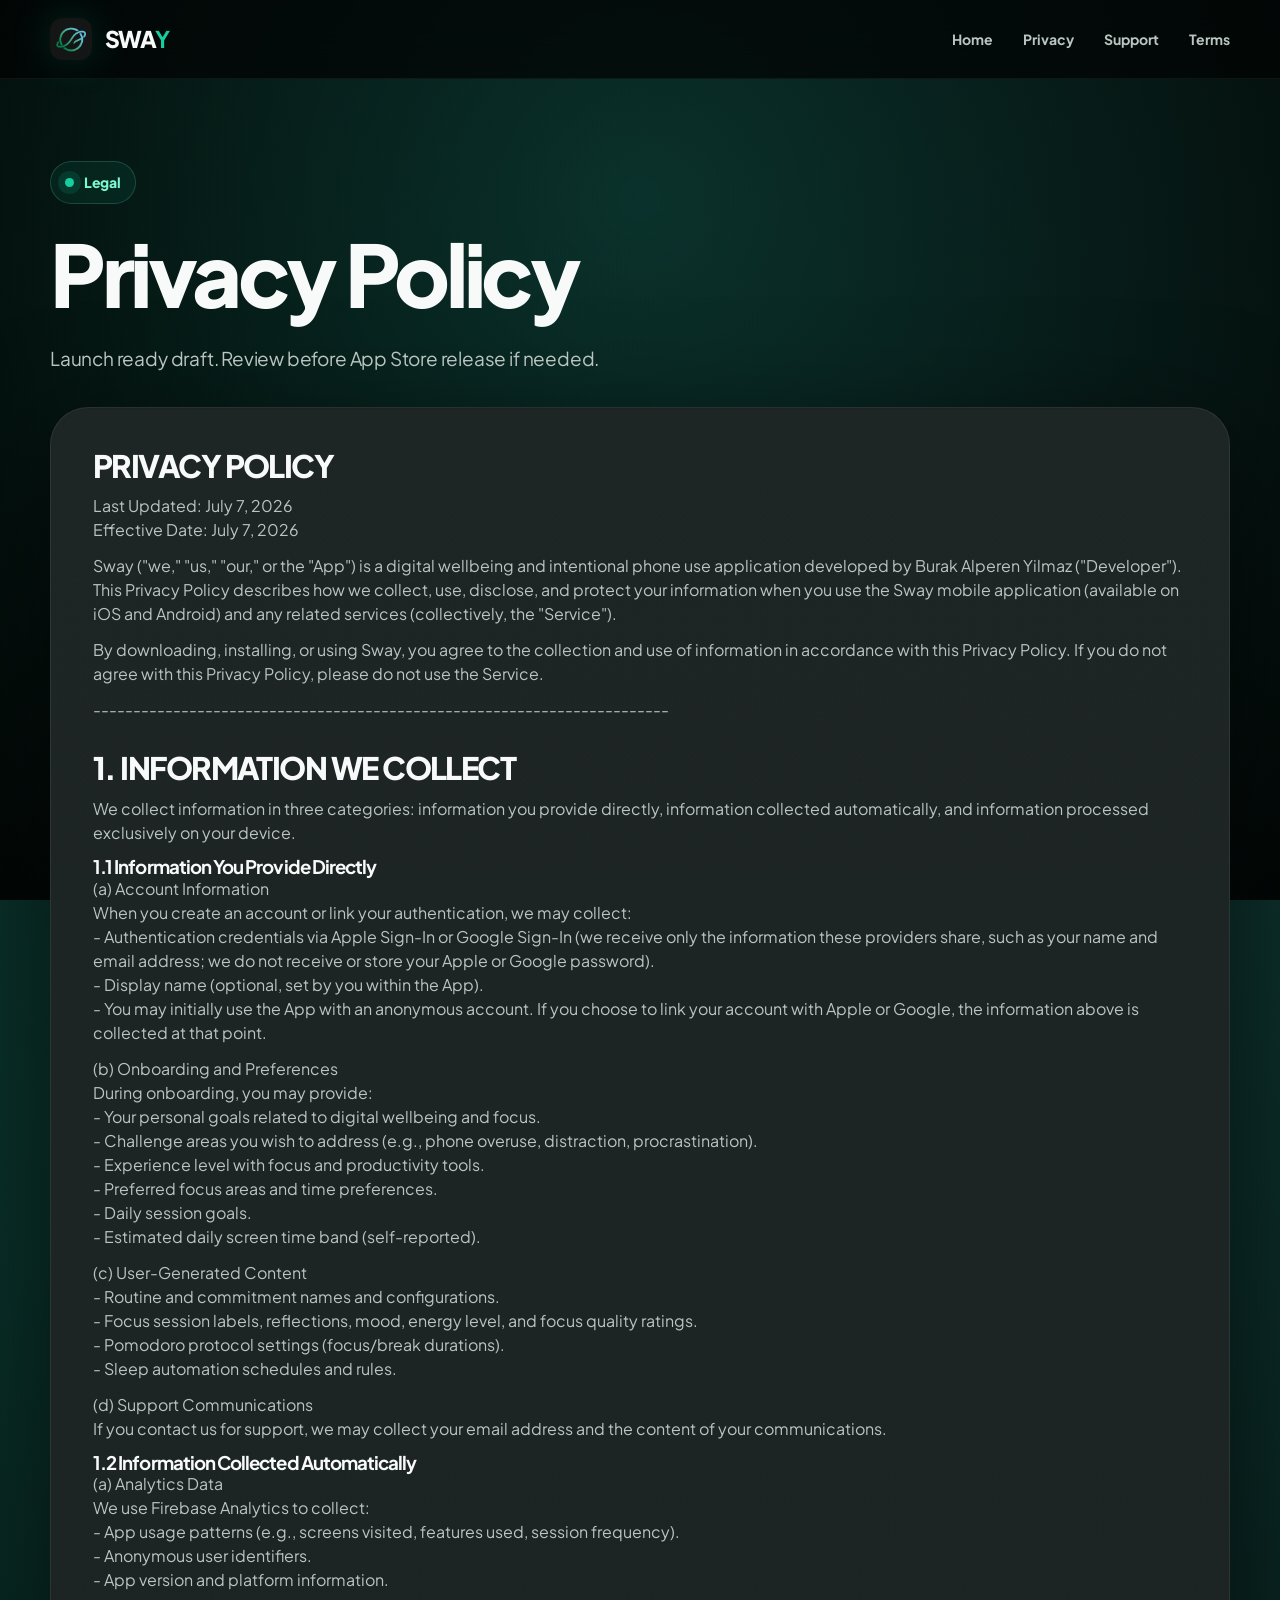
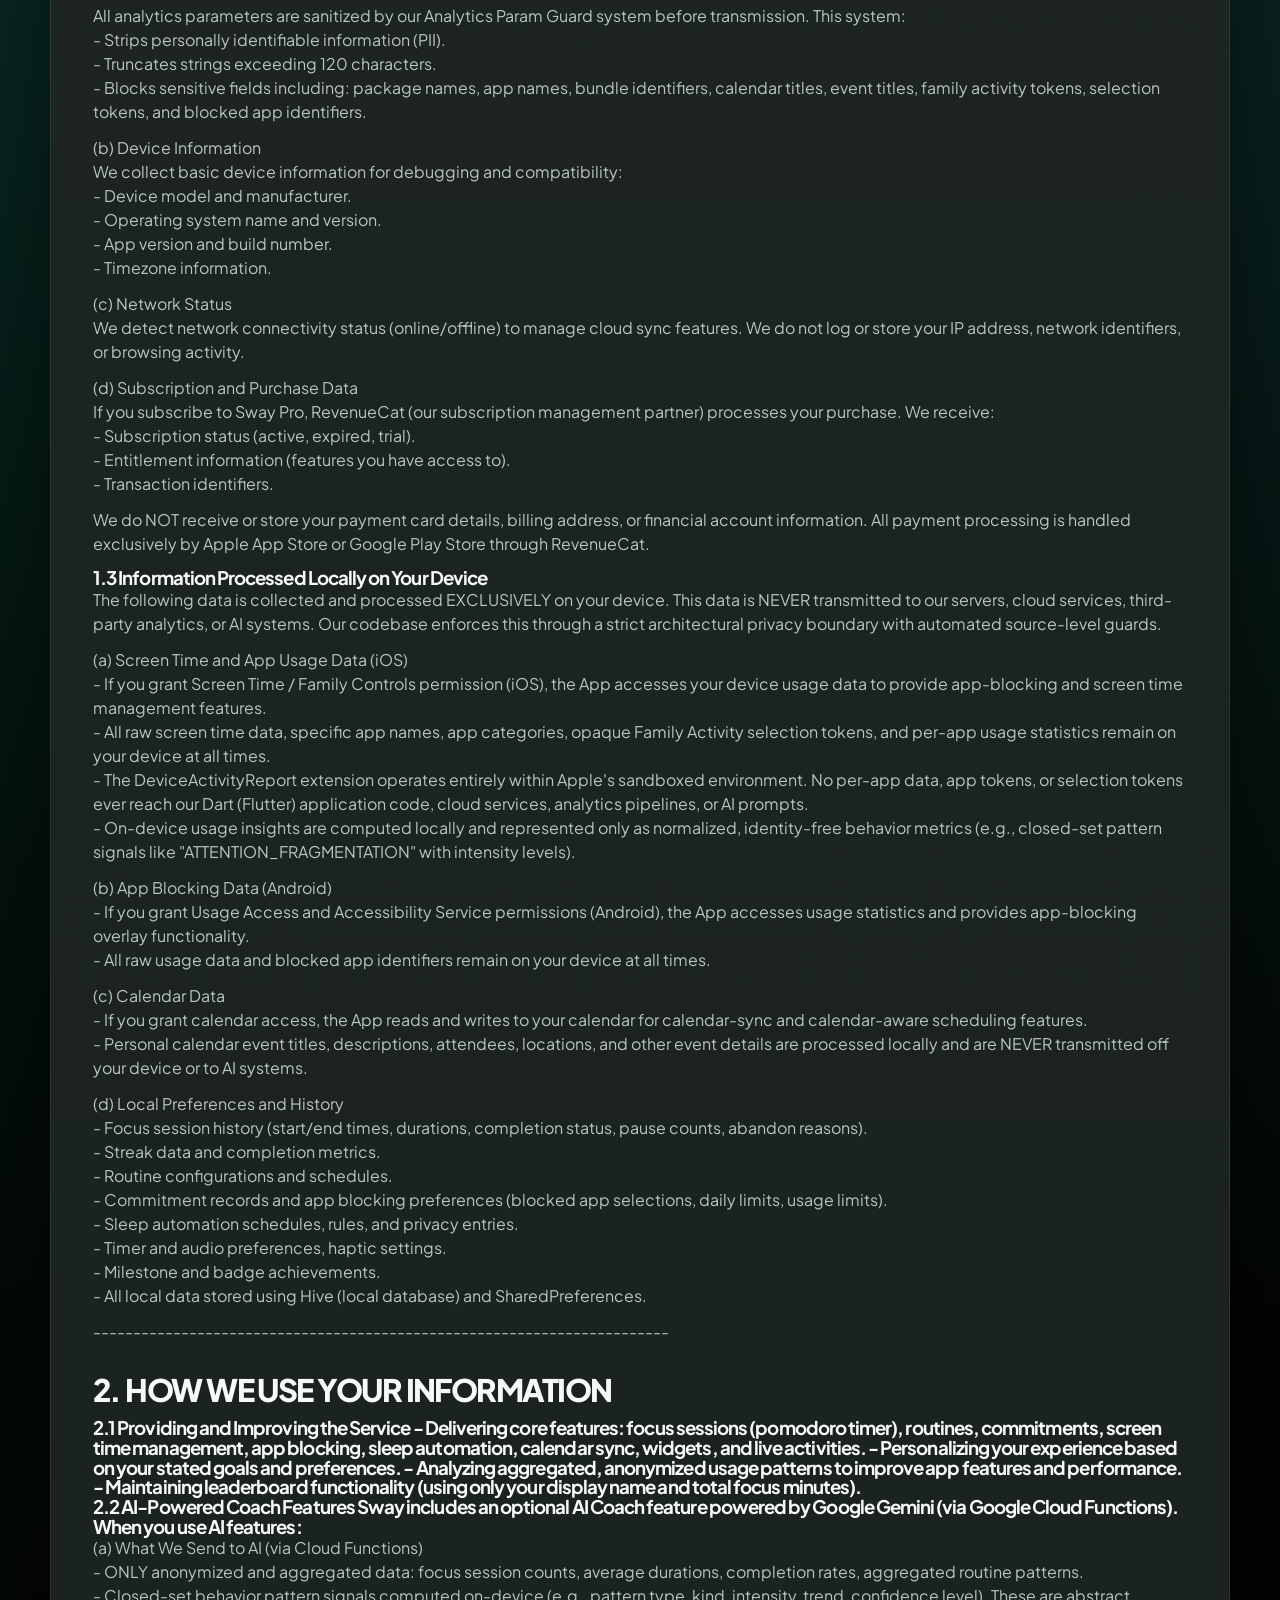
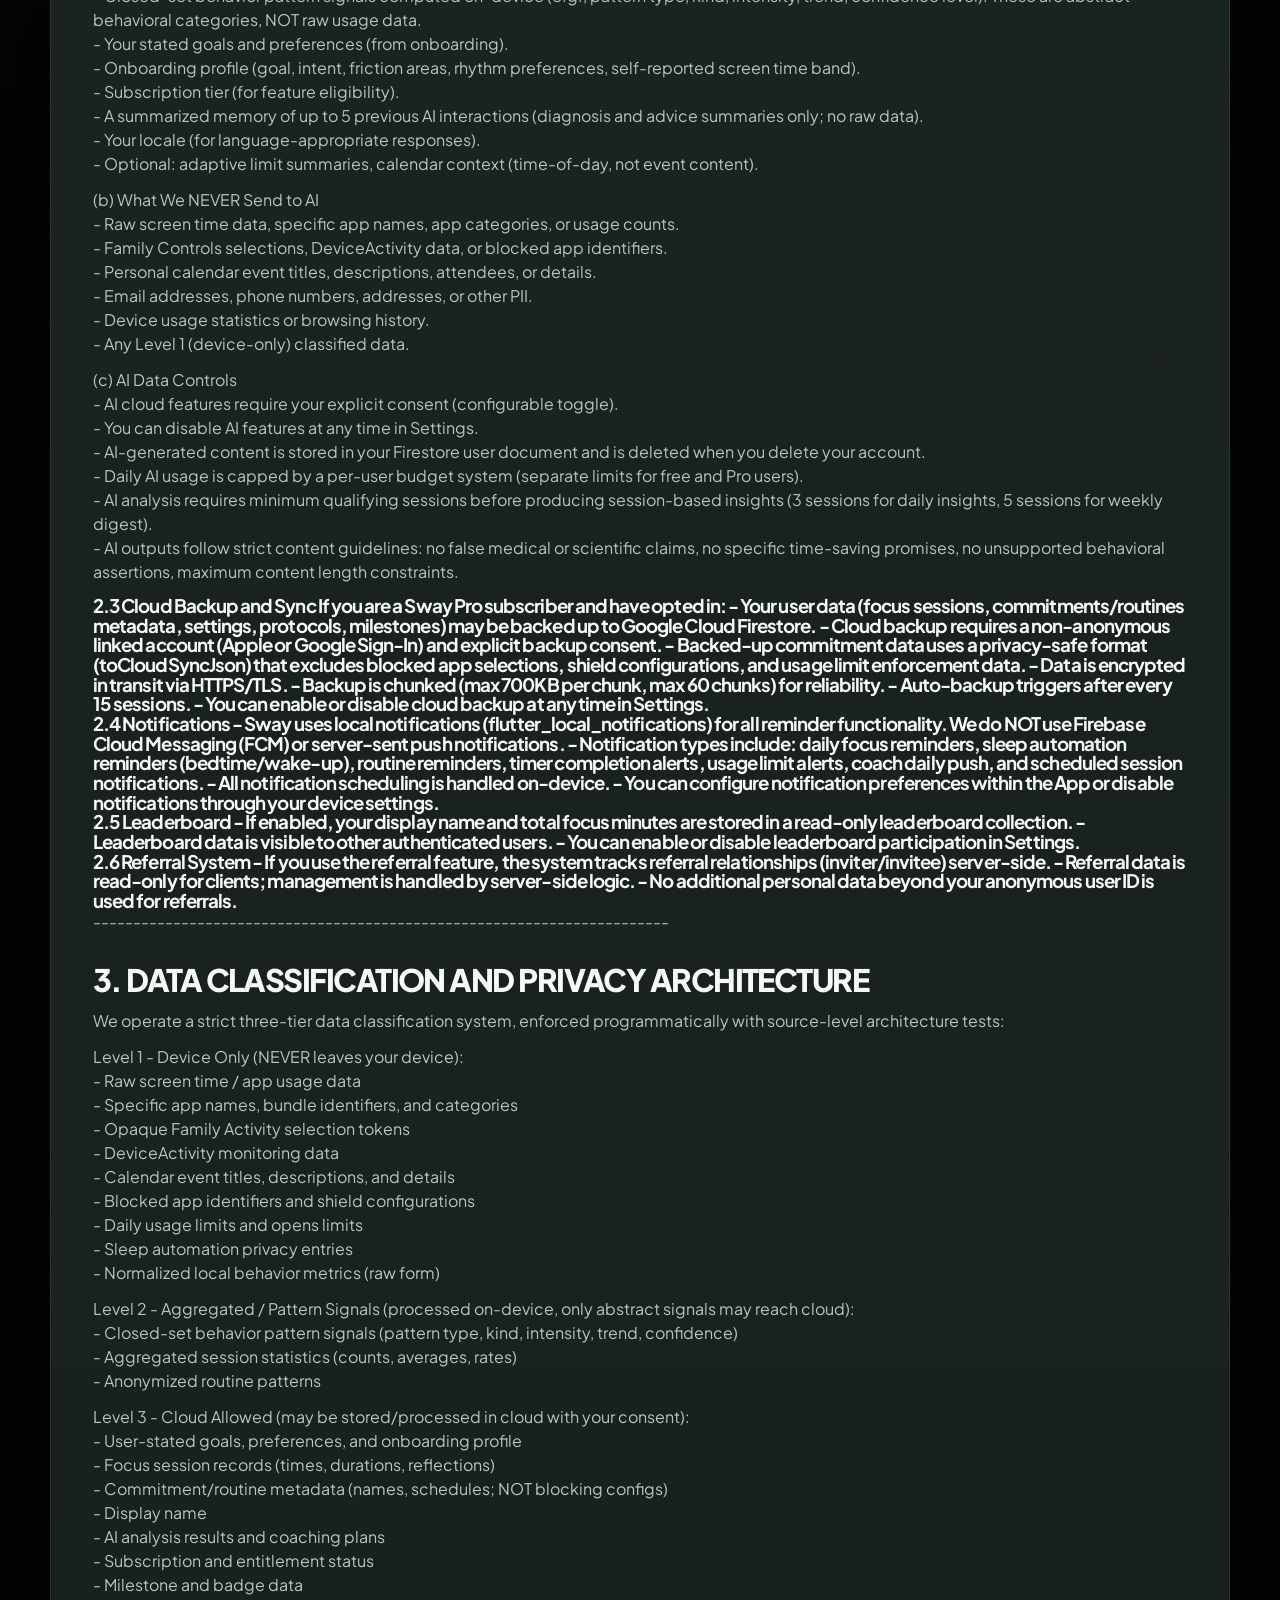
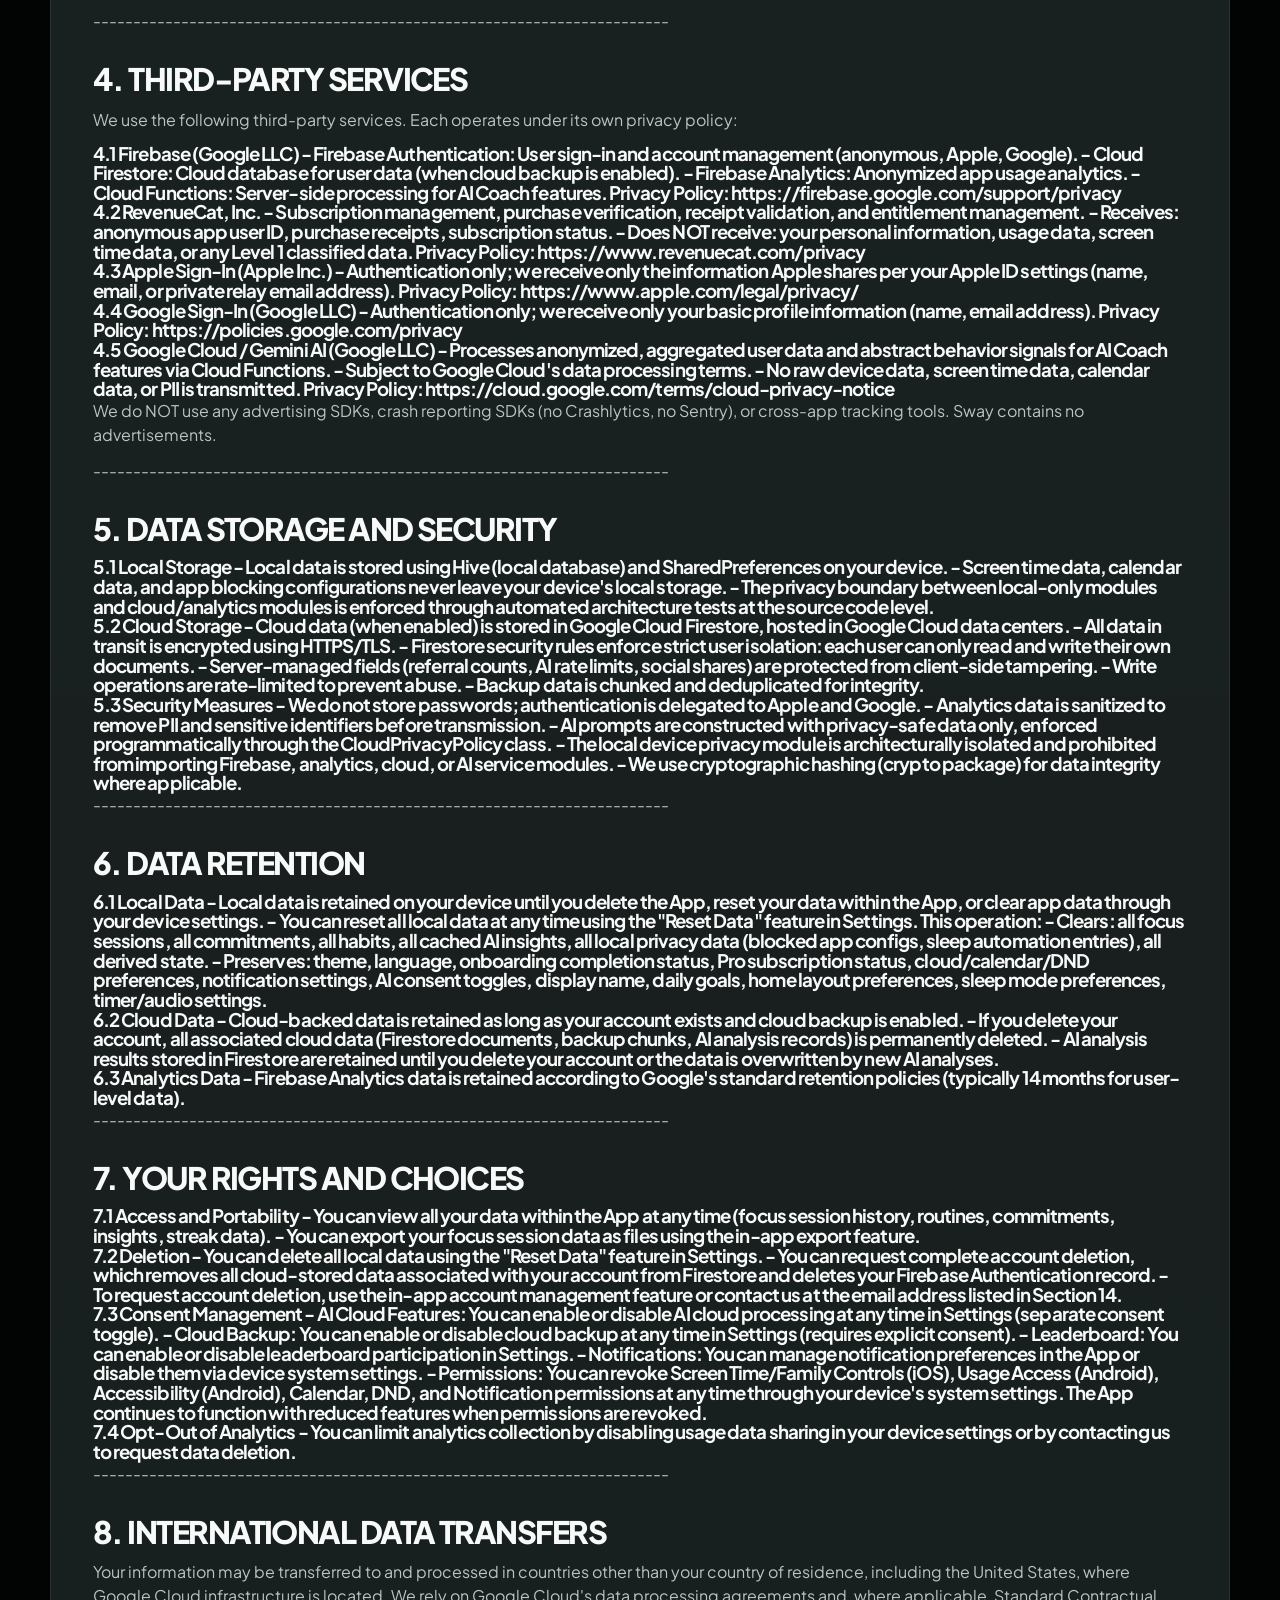
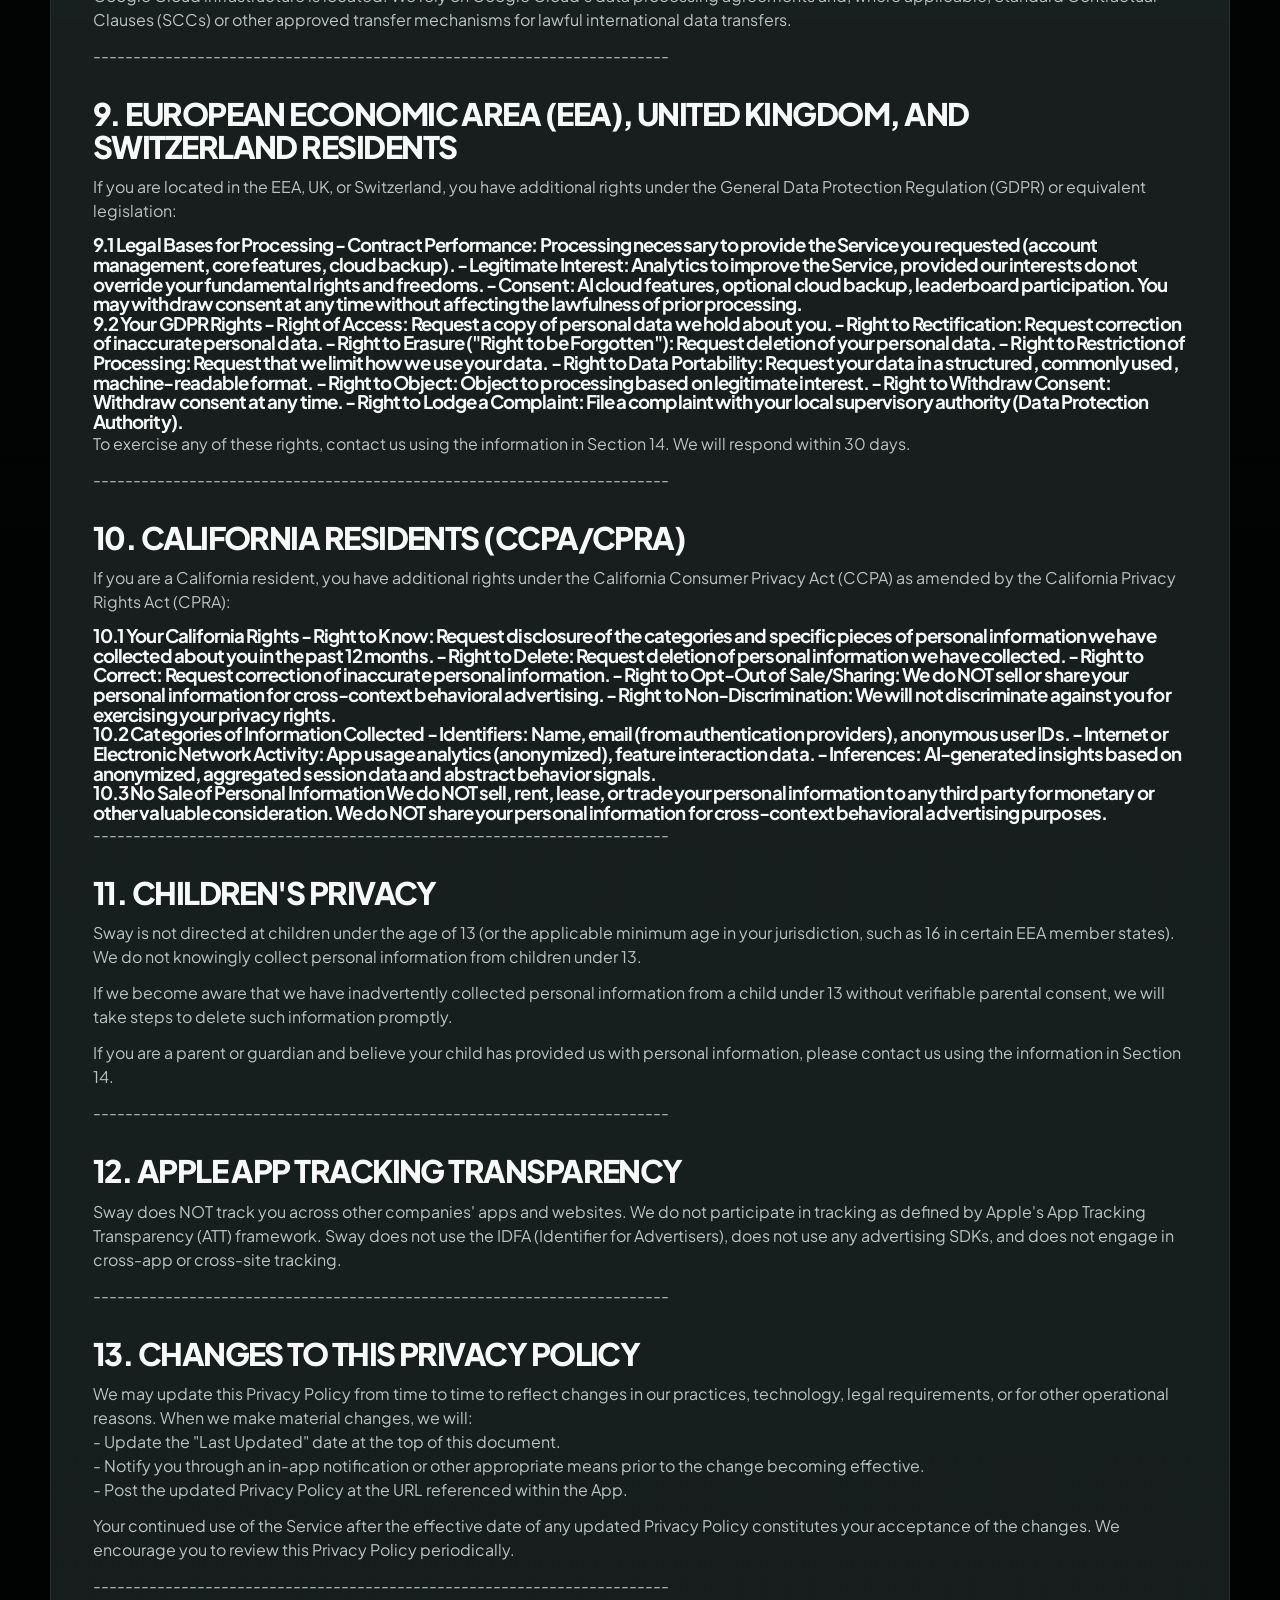
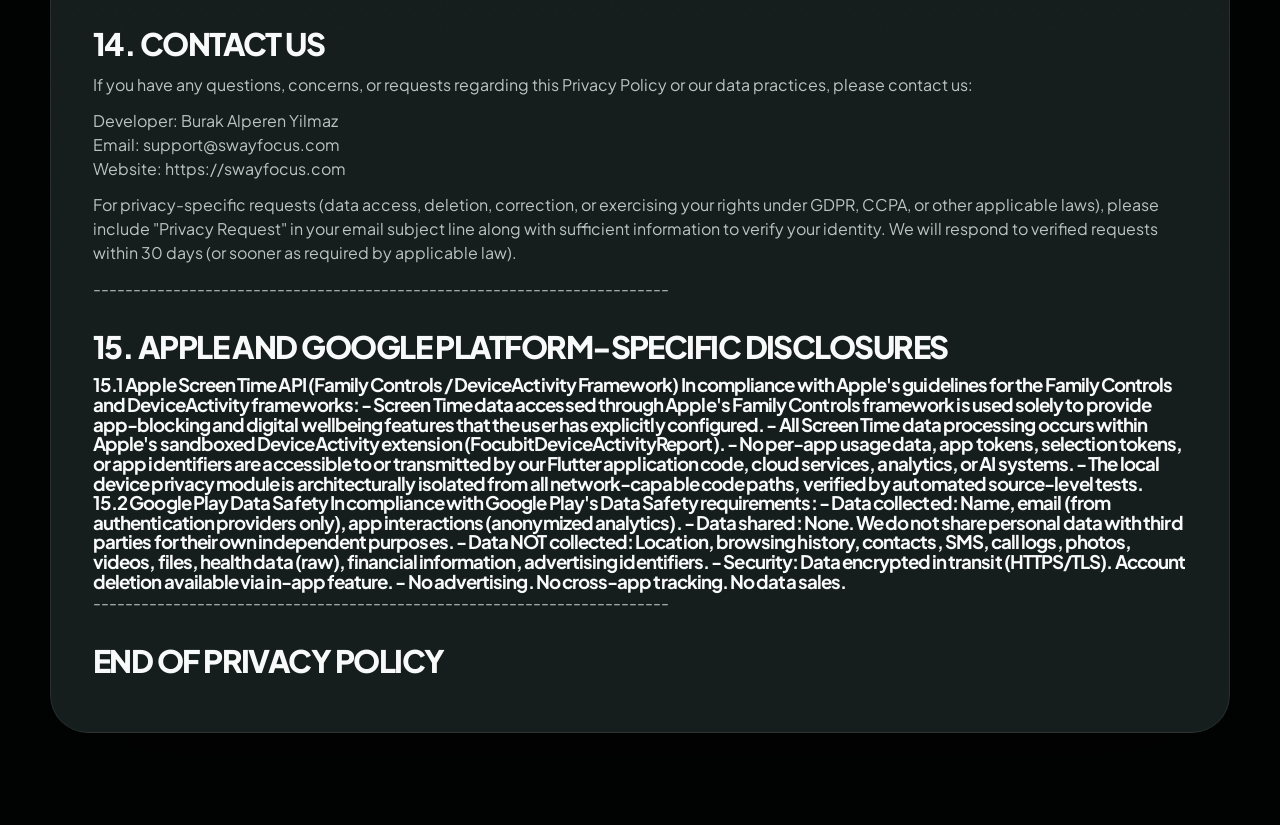
==== commit 0e826039: "final" ====
--- a/privacy.html
+++ b/privacy.html
@@ -1 +1,211 @@
-<!DOCTYPE html><html lang="en"><head><meta charset="UTF-8"/><meta name="viewport" content="width=device-width, initial-scale=1.0"/><title>Privacy Policy — Sway Focus</title><meta name="description" content="Privacy Policy for Sway Focus."/><meta name="robots" content="index, follow"/><link rel="icon" type="image/png" href="assets/favicon.png"/><link rel="apple-touch-icon" href="assets/app-icon.png"/><link rel="canonical" href="https://swayfocus.com/privacy.html"/><link rel="stylesheet" href="styles.css"/></head><body><div class="site"><nav class="nav"><div class="container nav-inner"><a href="/" class="logo"><img src="assets/app-icon.png" alt="Sway app icon"/><span>SWA<b>Y</b></span></a><div class="nav-links"><a href="/">Home</a><a href="privacy.html">Privacy</a><a href="support.html">Support</a><a href="terms.html">Terms</a></div></div></nav><main><section class="legal-hero"><div class="container"><div class="eyebrow"><span class="dot"></span>Legal</div><h1>Privacy Policy</h1><p class="section-copy">Launch ready draft. Review before App Store release if needed.</p></div></section><div class="container"><div class="legal-card"><h2>Overview</h2><p>Sway Focus is designed to help users build focus routines, manage focus sessions, and receive AI guided coaching suggestions. Focus related data can be sensitive, so the product is designed to minimize unnecessary data sharing.</p><h2>Information you provide</h2><p>Sway may use information you choose to provide, such as focus goals, routine preferences, selected triggers, and onboarding answers, to personalize the experience.</p><h2>Screen time and device context</h2><p>Sway is designed to avoid sending raw screen time details to AI services. Coaching should rely on limited context, user selected goals, and app generated summaries where appropriate.</p><h2>AI coaching</h2><p>Sway may use AI services to generate coaching text, plans, and routine suggestions. The app is designed to share only the minimum useful context for helpful coaching.</p><h2>Purchases</h2><p>If Sway offers subscriptions or in app purchases, payment processing is handled by Apple through the App Store.</p><h2>Contact</h2><p>For privacy questions, contact <a href="mailto:hello@swayfocus.com">hello@swayfocus.com</a>.</p><p class="notice">Last updated: 2026</p></div></div></main></div></body></html>+<!DOCTYPE html><html lang="en"><head><meta charset="UTF-8"/><meta name="viewport" content="width=device-width, initial-scale=1.0"/><title>Privacy Policy — Sway Focus</title><meta name="description" content="Privacy Policy for Sway Focus."/><meta name="robots" content="index, follow"/><link rel="icon" type="image/png" href="assets/favicon.png"/><link rel="apple-touch-icon" href="assets/app-icon.png"/><link rel="canonical" href="https://swayfocus.com/privacy.html"/><link rel="stylesheet" href="styles.css"/></head><body><div class="site"><nav class="nav"><div class="container nav-inner"><a href="/" class="logo"><img src="assets/app-icon.png" alt="Sway app icon"/><span>SWA<b>Y</b></span></a><div class="nav-links"><a href="/">Home</a><a href="privacy.html">Privacy</a><a href="support.html">Support</a><a href="terms.html">Terms</a></div></div></nav><main><section class="legal-hero"><div class="container"><div class="eyebrow"><span class="dot"></span>Legal</div><h1>Privacy Policy</h1><p class="section-copy">Launch ready draft. Review before App Store release if needed.</p></div></section><div class="container"><div class="legal-card">
+<h2>PRIVACY POLICY</h2>
+<p>Last Updated: July 7, 2026<br>Effective Date: July 7, 2026</p>
+<p>Sway ("we," "us," "our," or the "App") is a digital wellbeing and intentional phone use application developed by Burak Alperen Yilmaz ("Developer"). This Privacy Policy describes how we collect, use, disclose, and protect your information when you use the Sway mobile application (available on iOS and Android) and any related services (collectively, the "Service").</p>
+<p>By downloading, installing, or using Sway, you agree to the collection and use of information in accordance with this Privacy Policy. If you do not agree with this Privacy Policy, please do not use the Service.</p>
+<p>------------------------------------------------------------------------</p>
+<h2>1. INFORMATION WE COLLECT</h2>
+<p>We collect information in three categories: information you provide directly, information collected automatically, and information processed exclusively on your device.</p>
+<h3>1.1 Information You Provide Directly</h3>
+<p>(a) Account Information<br>When you create an account or link your authentication, we may collect:<br>- Authentication credentials via Apple Sign-In or Google Sign-In (we receive only the information these providers share, such as your name and email address; we do not receive or store your Apple or Google password).<br>- Display name (optional, set by you within the App).<br>- You may initially use the App with an anonymous account. If you choose to link your account with Apple or Google, the information above is collected at that point.</p>
+<p>(b) Onboarding and Preferences<br>During onboarding, you may provide:<br>- Your personal goals related to digital wellbeing and focus.<br>- Challenge areas you wish to address (e.g., phone overuse, distraction, procrastination).<br>- Experience level with focus and productivity tools.<br>- Preferred focus areas and time preferences.<br>- Daily session goals.<br>- Estimated daily screen time band (self-reported).</p>
+<p>(c) User-Generated Content<br>- Routine and commitment names and configurations.<br>- Focus session labels, reflections, mood, energy level, and focus quality ratings.<br>- Pomodoro protocol settings (focus/break durations).<br>- Sleep automation schedules and rules.</p>
+<p>(d) Support Communications<br>If you contact us for support, we may collect your email address and the content of your communications.</p>
+<h3>1.2 Information Collected Automatically</h3>
+<p>(a) Analytics Data<br>We use Firebase Analytics to collect:<br>- App usage patterns (e.g., screens visited, features used, session frequency).<br>- Anonymous user identifiers.<br>- App version and platform information.</p>
+<p>All analytics parameters are sanitized by our Analytics Param Guard system before transmission. This system:<br>- Strips personally identifiable information (PII).<br>- Truncates strings exceeding 120 characters.<br>- Blocks sensitive fields including: package names, app names, bundle identifiers, calendar titles, event titles, family activity tokens, selection tokens, and blocked app identifiers.</p>
+<p>(b) Device Information<br>We collect basic device information for debugging and compatibility:<br>- Device model and manufacturer.<br>- Operating system name and version.<br>- App version and build number.<br>- Timezone information.</p>
+<p>(c) Network Status<br>We detect network connectivity status (online/offline) to manage cloud sync features. We do not log or store your IP address, network identifiers, or browsing activity.</p>
+<p>(d) Subscription and Purchase Data<br>If you subscribe to Sway Pro, RevenueCat (our subscription management partner) processes your purchase. We receive:<br>- Subscription status (active, expired, trial).<br>- Entitlement information (features you have access to).<br>- Transaction identifiers.</p>
+<p>We do NOT receive or store your payment card details, billing address, or financial account information. All payment processing is handled exclusively by Apple App Store or Google Play Store through RevenueCat.</p>
+<h3>1.3 Information Processed Locally on Your Device</h3>
+<p>The following data is collected and processed EXCLUSIVELY on your device. This data is NEVER transmitted to our servers, cloud services, third-party analytics, or AI systems. Our codebase enforces this through a strict architectural privacy boundary with automated source-level guards.</p>
+<p>(a) Screen Time and App Usage Data (iOS)<br>- If you grant Screen Time / Family Controls permission (iOS), the App accesses your device usage data to provide app-blocking and screen time management features.<br>- All raw screen time data, specific app names, app categories, opaque Family Activity selection tokens, and per-app usage statistics remain on your device at all times.<br>- The DeviceActivityReport extension operates entirely within Apple's sandboxed environment. No per-app data, app tokens, or selection tokens ever reach our Dart (Flutter) application code, cloud services, analytics pipelines, or AI prompts.<br>- On-device usage insights are computed locally and represented only as normalized, identity-free behavior metrics (e.g., closed-set pattern signals like "ATTENTION_FRAGMENTATION" with intensity levels).</p>
+<p>(b) App Blocking Data (Android)<br>- If you grant Usage Access and Accessibility Service permissions (Android), the App accesses usage statistics and provides app-blocking overlay functionality.<br>- All raw usage data and blocked app identifiers remain on your device at all times.</p>
+<p>(c) Calendar Data<br>- If you grant calendar access, the App reads and writes to your calendar for calendar-sync and calendar-aware scheduling features.<br>- Personal calendar event titles, descriptions, attendees, locations, and other event details are processed locally and are NEVER transmitted off your device or to AI systems.</p>
+<p>(d) Local Preferences and History<br>- Focus session history (start/end times, durations, completion status, pause counts, abandon reasons).<br>- Streak data and completion metrics.<br>- Routine configurations and schedules.<br>- Commitment records and app blocking preferences (blocked app selections, daily limits, usage limits).<br>- Sleep automation schedules, rules, and privacy entries.<br>- Timer and audio preferences, haptic settings.<br>- Milestone and badge achievements.<br>- All local data stored using Hive (local database) and SharedPreferences.</p>
+<p>------------------------------------------------------------------------</p>
+<h2>2. HOW WE USE YOUR INFORMATION</h2>
+<h3>2.1 Providing and Improving the Service
+- Delivering core features: focus sessions (pomodoro timer), routines, commitments, screen time management, app blocking, sleep automation, calendar sync, widgets, and live activities.
+- Personalizing your experience based on your stated goals and preferences.
+- Analyzing aggregated, anonymized usage patterns to improve app features and performance.
+- Maintaining leaderboard functionality (using only your display name and total focus minutes).</h3>
+<h3>2.2 AI-Powered Coach Features
+Sway includes an optional AI Coach feature powered by Google Gemini (via Google Cloud Functions). When you use AI features:</h3>
+<p>(a) What We Send to AI (via Cloud Functions)<br>- ONLY anonymized and aggregated data: focus session counts, average durations, completion rates, aggregated routine patterns.<br>- Closed-set behavior pattern signals computed on-device (e.g., pattern type, kind, intensity, trend, confidence level). These are abstract behavioral categories, NOT raw usage data.<br>- Your stated goals and preferences (from onboarding).<br>- Onboarding profile (goal, intent, friction areas, rhythm preferences, self-reported screen time band).<br>- Subscription tier (for feature eligibility).<br>- A summarized memory of up to 5 previous AI interactions (diagnosis and advice summaries only; no raw data).<br>- Your locale (for language-appropriate responses).<br>- Optional: adaptive limit summaries, calendar context (time-of-day, not event content).</p>
+<p>(b) What We NEVER Send to AI<br>- Raw screen time data, specific app names, app categories, or usage counts.<br>- Family Controls selections, DeviceActivity data, or blocked app identifiers.<br>- Personal calendar event titles, descriptions, attendees, or details.<br>- Email addresses, phone numbers, addresses, or other PII.<br>- Device usage statistics or browsing history.<br>- Any Level 1 (device-only) classified data.</p>
+<p>(c) AI Data Controls<br>- AI cloud features require your explicit consent (configurable toggle).<br>- You can disable AI features at any time in Settings.<br>- AI-generated content is stored in your Firestore user document and is deleted when you delete your account.<br>- Daily AI usage is capped by a per-user budget system (separate limits for free and Pro users).<br>- AI analysis requires minimum qualifying sessions before producing session-based insights (3 sessions for daily insights, 5 sessions for weekly digest).<br>- AI outputs follow strict content guidelines: no false medical or scientific claims, no specific time-saving promises, no unsupported behavioral assertions, maximum content length constraints.</p>
+<h3>2.3 Cloud Backup and Sync
+If you are a Sway Pro subscriber and have opted in:
+- Your user data (focus sessions, commitments/routines metadata, settings, protocols, milestones) may be backed up to Google Cloud Firestore.
+- Cloud backup requires a non-anonymous linked account (Apple or Google Sign-In) and explicit backup consent.
+- Backed-up commitment data uses a privacy-safe format (toCloudSyncJson) that excludes blocked app selections, shield configurations, and usage limit enforcement data.
+- Data is encrypted in transit via HTTPS/TLS.
+- Backup is chunked (max 700KB per chunk, max 60 chunks) for reliability.
+- Auto-backup triggers after every 15 sessions.
+- You can enable or disable cloud backup at any time in Settings.</h3>
+<h3>2.4 Notifications
+- Sway uses local notifications (flutter_local_notifications) for all reminder functionality. We do NOT use Firebase Cloud Messaging (FCM) or server-sent push notifications.
+- Notification types include: daily focus reminders, sleep automation reminders (bedtime/wake-up), routine reminders, timer completion alerts, usage limit alerts, coach daily push, and scheduled session notifications.
+- All notification scheduling is handled on-device.
+- You can configure notification preferences within the App or disable notifications through your device settings.</h3>
+<h3>2.5 Leaderboard
+- If enabled, your display name and total focus minutes are stored in a read-only leaderboard collection.
+- Leaderboard data is visible to other authenticated users.
+- You can enable or disable leaderboard participation in Settings.</h3>
+<h3>2.6 Referral System
+- If you use the referral feature, the system tracks referral relationships (inviter/invitee) server-side.
+- Referral data is read-only for clients; management is handled by server-side logic.
+- No additional personal data beyond your anonymous user ID is used for referrals.</h3>
+<p>------------------------------------------------------------------------</p>
+<h2>3. DATA CLASSIFICATION AND PRIVACY ARCHITECTURE</h2>
+<p>We operate a strict three-tier data classification system, enforced programmatically with source-level architecture tests:</p>
+<p>Level 1 - Device Only (NEVER leaves your device):<br>- Raw screen time / app usage data<br>- Specific app names, bundle identifiers, and categories<br>- Opaque Family Activity selection tokens<br>- DeviceActivity monitoring data<br>- Calendar event titles, descriptions, and details<br>- Blocked app identifiers and shield configurations<br>- Daily usage limits and opens limits<br>- Sleep automation privacy entries<br>- Normalized local behavior metrics (raw form)</p>
+<p>Level 2 - Aggregated / Pattern Signals (processed on-device, only abstract signals may reach cloud):<br>- Closed-set behavior pattern signals (pattern type, kind, intensity, trend, confidence)<br>- Aggregated session statistics (counts, averages, rates)<br>- Anonymized routine patterns</p>
+<p>Level 3 - Cloud Allowed (may be stored/processed in cloud with your consent):<br>- User-stated goals, preferences, and onboarding profile<br>- Focus session records (times, durations, reflections)<br>- Commitment/routine metadata (names, schedules; NOT blocking configs)<br>- Display name<br>- AI analysis results and coaching plans<br>- Subscription and entitlement status<br>- Milestone and badge data</p>
+<p>------------------------------------------------------------------------</p>
+<h2>4. THIRD-PARTY SERVICES</h2>
+<p>We use the following third-party services. Each operates under its own privacy policy:</p>
+<h3>4.1 Firebase (Google LLC)
+- Firebase Authentication: User sign-in and account management (anonymous, Apple, Google).
+- Cloud Firestore: Cloud database for user data (when cloud backup is enabled).
+- Firebase Analytics: Anonymized app usage analytics.
+- Cloud Functions: Server-side processing for AI Coach features.
+Privacy Policy: https://firebase.google.com/support/privacy</h3>
+<h3>4.2 RevenueCat, Inc.
+- Subscription management, purchase verification, receipt validation, and entitlement management.
+- Receives: anonymous app user ID, purchase receipts, subscription status.
+- Does NOT receive: your personal information, usage data, screen time data, or any Level 1 classified data.
+Privacy Policy: https://www.revenuecat.com/privacy</h3>
+<h3>4.3 Apple Sign-In (Apple Inc.)
+- Authentication only; we receive only the information Apple shares per your Apple ID settings (name, email, or private relay email address).
+Privacy Policy: https://www.apple.com/legal/privacy/</h3>
+<h3>4.4 Google Sign-In (Google LLC)
+- Authentication only; we receive only your basic profile information (name, email address).
+Privacy Policy: https://policies.google.com/privacy</h3>
+<h3>4.5 Google Cloud / Gemini AI (Google LLC)
+- Processes anonymized, aggregated user data and abstract behavior signals for AI Coach features via Cloud Functions.
+- Subject to Google Cloud's data processing terms.
+- No raw device data, screen time data, calendar data, or PII is transmitted.
+Privacy Policy: https://cloud.google.com/terms/cloud-privacy-notice</h3>
+<p>We do NOT use any advertising SDKs, crash reporting SDKs (no Crashlytics, no Sentry), or cross-app tracking tools. Sway contains no advertisements.</p>
+<p>------------------------------------------------------------------------</p>
+<h2>5. DATA STORAGE AND SECURITY</h2>
+<h3>5.1 Local Storage
+- Local data is stored using Hive (local database) and SharedPreferences on your device.
+- Screen time data, calendar data, and app blocking configurations never leave your device's local storage.
+- The privacy boundary between local-only modules and cloud/analytics modules is enforced through automated architecture tests at the source code level.</h3>
+<h3>5.2 Cloud Storage
+- Cloud data (when enabled) is stored in Google Cloud Firestore, hosted in Google Cloud data centers.
+- All data in transit is encrypted using HTTPS/TLS.
+- Firestore security rules enforce strict user isolation: each user can only read and write their own documents.
+- Server-managed fields (referral counts, AI rate limits, social shares) are protected from client-side tampering.
+- Write operations are rate-limited to prevent abuse.
+- Backup data is chunked and deduplicated for integrity.</h3>
+<h3>5.3 Security Measures
+- We do not store passwords; authentication is delegated to Apple and Google.
+- Analytics data is sanitized to remove PII and sensitive identifiers before transmission.
+- AI prompts are constructed with privacy-safe data only, enforced programmatically through the CloudPrivacyPolicy class.
+- The local device privacy module is architecturally isolated and prohibited from importing Firebase, analytics, cloud, or AI service modules.
+- We use cryptographic hashing (crypto package) for data integrity where applicable.</h3>
+<p>------------------------------------------------------------------------</p>
+<h2>6. DATA RETENTION</h2>
+<h3>6.1 Local Data
+- Local data is retained on your device until you delete the App, reset your data within the App, or clear app data through your device settings.
+- You can reset all local data at any time using the "Reset Data" feature in Settings. This operation:
+  - Clears: all focus sessions, all commitments, all habits, all cached AI insights, all local privacy data (blocked app configs, sleep automation entries), all derived state.
+  - Preserves: theme, language, onboarding completion status, Pro subscription status, cloud/calendar/DND preferences, notification settings, AI consent toggles, display name, daily goals, home layout preferences, sleep mode preferences, timer/audio settings.</h3>
+<h3>6.2 Cloud Data
+- Cloud-backed data is retained as long as your account exists and cloud backup is enabled.
+- If you delete your account, all associated cloud data (Firestore documents, backup chunks, AI analysis records) is permanently deleted.
+- AI analysis results stored in Firestore are retained until you delete your account or the data is overwritten by new AI analyses.</h3>
+<h3>6.3 Analytics Data
+- Firebase Analytics data is retained according to Google's standard retention policies (typically 14 months for user-level data).</h3>
+<p>------------------------------------------------------------------------</p>
+<h2>7. YOUR RIGHTS AND CHOICES</h2>
+<h3>7.1 Access and Portability
+- You can view all your data within the App at any time (focus session history, routines, commitments, insights, streak data).
+- You can export your focus session data as files using the in-app export feature.</h3>
+<h3>7.2 Deletion
+- You can delete all local data using the "Reset Data" feature in Settings.
+- You can request complete account deletion, which removes all cloud-stored data associated with your account from Firestore and deletes your Firebase Authentication record.
+- To request account deletion, use the in-app account management feature or contact us at the email address listed in Section 14.</h3>
+<h3>7.3 Consent Management
+- AI Cloud Features: You can enable or disable AI cloud processing at any time in Settings (separate consent toggle).
+- Cloud Backup: You can enable or disable cloud backup at any time in Settings (requires explicit consent).
+- Leaderboard: You can enable or disable leaderboard participation in Settings.
+- Notifications: You can manage notification preferences in the App or disable them via device system settings.
+- Permissions: You can revoke Screen Time/Family Controls (iOS), Usage Access (Android), Accessibility (Android), Calendar, DND, and Notification permissions at any time through your device's system settings. The App continues to function with reduced features when permissions are revoked.</h3>
+<h3>7.4 Opt-Out of Analytics
+- You can limit analytics collection by disabling usage data sharing in your device settings or by contacting us to request data deletion.</h3>
+<p>------------------------------------------------------------------------</p>
+<h2>8. INTERNATIONAL DATA TRANSFERS</h2>
+<p>Your information may be transferred to and processed in countries other than your country of residence, including the United States, where Google Cloud infrastructure is located. We rely on Google Cloud's data processing agreements and, where applicable, Standard Contractual Clauses (SCCs) or other approved transfer mechanisms for lawful international data transfers.</p>
+<p>------------------------------------------------------------------------</p>
+<h2>9. EUROPEAN ECONOMIC AREA (EEA), UNITED KINGDOM, AND SWITZERLAND RESIDENTS</h2>
+<p>If you are located in the EEA, UK, or Switzerland, you have additional rights under the General Data Protection Regulation (GDPR) or equivalent legislation:</p>
+<h3>9.1 Legal Bases for Processing
+- Contract Performance: Processing necessary to provide the Service you requested (account management, core features, cloud backup).
+- Legitimate Interest: Analytics to improve the Service, provided our interests do not override your fundamental rights and freedoms.
+- Consent: AI cloud features, optional cloud backup, leaderboard participation. You may withdraw consent at any time without affecting the lawfulness of prior processing.</h3>
+<h3>9.2 Your GDPR Rights
+- Right of Access: Request a copy of personal data we hold about you.
+- Right to Rectification: Request correction of inaccurate personal data.
+- Right to Erasure ("Right to be Forgotten"): Request deletion of your personal data.
+- Right to Restriction of Processing: Request that we limit how we use your data.
+- Right to Data Portability: Request your data in a structured, commonly used, machine-readable format.
+- Right to Object: Object to processing based on legitimate interest.
+- Right to Withdraw Consent: Withdraw consent at any time.
+- Right to Lodge a Complaint: File a complaint with your local supervisory authority (Data Protection Authority).</h3>
+<p>To exercise any of these rights, contact us using the information in Section 14. We will respond within 30 days.</p>
+<p>------------------------------------------------------------------------</p>
+<h2>10. CALIFORNIA RESIDENTS (CCPA/CPRA)</h2>
+<p>If you are a California resident, you have additional rights under the California Consumer Privacy Act (CCPA) as amended by the California Privacy Rights Act (CPRA):</p>
+<h3>10.1 Your California Rights
+- Right to Know: Request disclosure of the categories and specific pieces of personal information we have collected about you in the past 12 months.
+- Right to Delete: Request deletion of personal information we have collected.
+- Right to Correct: Request correction of inaccurate personal information.
+- Right to Opt-Out of Sale/Sharing: We do NOT sell or share your personal information for cross-context behavioral advertising.
+- Right to Non-Discrimination: We will not discriminate against you for exercising your privacy rights.</h3>
+<h3>10.2 Categories of Information Collected
+- Identifiers: Name, email (from authentication providers), anonymous user IDs.
+- Internet or Electronic Network Activity: App usage analytics (anonymized), feature interaction data.
+- Inferences: AI-generated insights based on anonymized, aggregated session data and abstract behavior signals.</h3>
+<h3>10.3 No Sale of Personal Information
+We do NOT sell, rent, lease, or trade your personal information to any third party for monetary or other valuable consideration. We do NOT share your personal information for cross-context behavioral advertising purposes.</h3>
+<p>------------------------------------------------------------------------</p>
+<h2>11. CHILDREN'S PRIVACY</h2>
+<p>Sway is not directed at children under the age of 13 (or the applicable minimum age in your jurisdiction, such as 16 in certain EEA member states). We do not knowingly collect personal information from children under 13.</p>
+<p>If we become aware that we have inadvertently collected personal information from a child under 13 without verifiable parental consent, we will take steps to delete such information promptly.</p>
+<p>If you are a parent or guardian and believe your child has provided us with personal information, please contact us using the information in Section 14.</p>
+<p>------------------------------------------------------------------------</p>
+<h2>12. APPLE APP TRACKING TRANSPARENCY</h2>
+<p>Sway does NOT track you across other companies' apps and websites. We do not participate in tracking as defined by Apple's App Tracking Transparency (ATT) framework. Sway does not use the IDFA (Identifier for Advertisers), does not use any advertising SDKs, and does not engage in cross-app or cross-site tracking.</p>
+<p>------------------------------------------------------------------------</p>
+<h2>13. CHANGES TO THIS PRIVACY POLICY</h2>
+<p>We may update this Privacy Policy from time to time to reflect changes in our practices, technology, legal requirements, or for other operational reasons. When we make material changes, we will:<br>- Update the "Last Updated" date at the top of this document.<br>- Notify you through an in-app notification or other appropriate means prior to the change becoming effective.<br>- Post the updated Privacy Policy at the URL referenced within the App.</p>
+<p>Your continued use of the Service after the effective date of any updated Privacy Policy constitutes your acceptance of the changes. We encourage you to review this Privacy Policy periodically.</p>
+<p>------------------------------------------------------------------------</p>
+<h2>14. CONTACT US</h2>
+<p>If you have any questions, concerns, or requests regarding this Privacy Policy or our data practices, please contact us:</p>
+<p>Developer: Burak Alperen Yilmaz<br>Email: <a href="mailto:support@swayfocus.com">support@swayfocus.com</a><br>Website: https://swayfocus.com</p>
+<p>For privacy-specific requests (data access, deletion, correction, or exercising your rights under GDPR, CCPA, or other applicable laws), please include "Privacy Request" in your email subject line along with sufficient information to verify your identity. We will respond to verified requests within 30 days (or sooner as required by applicable law).</p>
+<p>------------------------------------------------------------------------</p>
+<h2>15. APPLE AND GOOGLE PLATFORM-SPECIFIC DISCLOSURES</h2>
+<h3>15.1 Apple Screen Time API (Family Controls / DeviceActivity Framework)
+In compliance with Apple's guidelines for the Family Controls and DeviceActivity frameworks:
+- Screen Time data accessed through Apple's Family Controls framework is used solely to provide app-blocking and digital wellbeing features that the user has explicitly configured.
+- All Screen Time data processing occurs within Apple's sandboxed DeviceActivity extension (FocubitDeviceActivityReport).
+- No per-app usage data, app tokens, selection tokens, or app identifiers are accessible to or transmitted by our Flutter application code, cloud services, analytics, or AI systems.
+- The local device privacy module is architecturally isolated from all network-capable code paths, verified by automated source-level tests.</h3>
+<h3>15.2 Google Play Data Safety
+In compliance with Google Play's Data Safety requirements:
+- Data collected: Name, email (from authentication providers only), app interactions (anonymized analytics).
+- Data shared: None. We do not share personal data with third parties for their own independent purposes.
+- Data NOT collected: Location, browsing history, contacts, SMS, call logs, photos, videos, files, health data (raw), financial information, advertising identifiers.
+- Security: Data encrypted in transit (HTTPS/TLS). Account deletion available via in-app feature.
+- No advertising. No cross-app tracking. No data sales.</h3>
+<p>------------------------------------------------------------------------</p>
+<h2>END OF PRIVACY POLICY</h2>
+</div></div></main></div></body></html>
--- a/styles.css
+++ b/styles.css
@@ -1,2 +1,1080 @@
-
-:root{--bg:#020403;--ink:#f7faf8;--soft:#bac5c0;--muted:#78837d;--primary:#16cfa0;--mint:#7cf8cf;--teal:#10afa4;--surface:#121919;--line:rgba(124,248,207,.18);--line-strong:rgba(124,248,207,.36);--shadow:0 34px 120px rgba(0,0,0,.58);--max:1180px}*{box-sizing:border-box;margin:0;padding:0}html{background:var(--bg);scroll-behavior:smooth}body{min-height:100vh;color:var(--ink);background:radial-gradient(circle at 50% -10%,rgba(22,207,160,.16),transparent 40%),radial-gradient(circle at 85% 8%,rgba(99,217,255,.10),transparent 26%),radial-gradient(circle at 8% 14%,rgba(22,207,160,.12),transparent 28%),linear-gradient(180deg,#020403 0%,#030504 52%,#020403 100%);font-family:Inter,ui-sans-serif,system-ui,-apple-system,BlinkMacSystemFont,"SF Pro Display","Segoe UI",sans-serif;overflow-x:hidden;line-height:1.5}body:before{content:"";position:fixed;inset:0;z-index:0;pointer-events:none;background-image:radial-gradient(circle,rgba(255,255,255,.045) 1px,transparent 1px);background-size:22px 22px;mask-image:radial-gradient(circle at top,black,transparent 70%);opacity:.22}body:after{content:"";position:fixed;inset:0;pointer-events:none;z-index:0;background:radial-gradient(circle at 50% 22%,transparent,rgba(2,4,3,.72) 76%,rgba(2,4,3,.94))}img{max-width:100%;display:block}a{color:inherit;text-decoration:none}button,input{font:inherit}.site{position:relative;z-index:1}.container{width:min(var(--max),calc(100% - 44px));margin:0 auto}.nav{position:sticky;top:0;z-index:50;background:rgba(2,4,3,.72);border-bottom:1px solid rgba(255,255,255,.055);backdrop-filter:blur(24px)}.nav-inner{height:78px;display:flex;align-items:center;justify-content:space-between}.logo{display:inline-flex;align-items:center;gap:13px}.logo img{width:42px;height:42px;border-radius:12px;box-shadow:0 0 42px rgba(22,207,160,.19)}.logo span{font-size:23px;font-weight:900;letter-spacing:-.075em}.logo b{color:var(--primary)}.nav-links{display:flex;align-items:center;gap:30px;color:var(--soft);font-size:14px;font-weight:720}.nav-links a{transition:color .18s ease}.nav-links a:hover{color:var(--ink)}.nav-pill{color:var(--mint)!important;padding:11px 16px;border-radius:999px;border:1px solid var(--line);background:rgba(22,207,160,.08)}.hero{position:relative;min-height:calc(100vh - 78px);padding:72px 0 92px;display:grid;align-items:center;overflow:hidden}.orbit{position:absolute;left:50%;top:53%;width:min(1040px,105vw);aspect-ratio:1;transform:translate(-50%,-50%) rotate(-9deg);border-radius:999px;border:1px solid rgba(124,248,207,.12);opacity:.72;pointer-events:none}.orbit:before,.orbit:after{content:"";position:absolute;inset:11%;border-radius:inherit;border:1px solid rgba(124,248,207,.10);transform:rotate(28deg) scaleX(1.18)}.orbit:after{inset:23%;opacity:.65;transform:rotate(-24deg) scaleX(1.25)}.hero-grid{position:relative;display:grid;grid-template-columns:.88fr 1.12fr;gap:60px;align-items:center}.eyebrow{display:inline-flex;align-items:center;gap:10px;width:fit-content;padding:10px 14px;margin-bottom:24px;color:var(--mint);font-size:14px;font-weight:780;letter-spacing:-.02em;border-radius:999px;border:1px solid var(--line);background:rgba(22,207,160,.075)}.dot{width:9px;height:9px;border-radius:999px;background:var(--primary);box-shadow:0 0 0 7px rgba(22,207,160,.13)}h1,h2,h3{letter-spacing:-.075em;line-height:.96}h1{max-width:760px;font-size:clamp(62px,9vw,122px);font-weight:930;margin-bottom:26px}.glow-text{color:transparent;background:linear-gradient(135deg,#fff 6%,#defcf4 38%,#55e9bf 92%);background-clip:text;-webkit-background-clip:text}.hero-copy{max-width:630px;color:var(--soft);font-size:clamp(18px,2vw,22px);letter-spacing:-.026em;margin-bottom:34px}.actions{display:flex;align-items:center;gap:13px;flex-wrap:wrap}.btn{min-height:54px;display:inline-flex;align-items:center;justify-content:center;border-radius:999px;padding:0 24px;border:1px solid transparent;cursor:pointer;font-weight:840;letter-spacing:-.025em;transition:transform .18s ease}.btn:hover{transform:translateY(-2px)}.btn-primary{color:#02110d;background:linear-gradient(135deg,var(--primary),var(--teal));box-shadow:0 20px 54px rgba(22,207,160,.25)}.btn-secondary{color:var(--ink);background:rgba(255,255,255,.045);border-color:rgba(255,255,255,.1)}.note{margin-top:18px;color:var(--muted);font-size:14px}.hero-visual{position:relative;min-height:710px;display:grid;place-items:center}.visual-glow{position:absolute;width:610px;height:610px;border-radius:999px;background:radial-gradient(circle,rgba(22,207,160,.28),rgba(22,207,160,.08) 44%,transparent 70%);filter:blur(52px)}.phone{position:relative;width:min(382px,72vw);padding:12px;z-index:6;border-radius:54px;border:1px solid rgba(255,255,255,.15);background:linear-gradient(145deg,rgba(255,255,255,.17),rgba(255,255,255,.025) 28%,rgba(0,0,0,.28)),#060807;box-shadow:var(--shadow),0 0 0 9px rgba(255,255,255,.026)}.phone:before{content:"";position:absolute;left:50%;top:10px;width:112px;height:29px;transform:translateX(-50%);border-radius:0 0 18px 18px;background:#020403;z-index:2}.phone img{width:100%;aspect-ratio:946/2048;object-fit:cover;border-radius:42px;border:1px solid rgba(124,248,207,.15)}.side-phone{position:absolute;width:188px;padding:7px;border-radius:34px;background:rgba(255,255,255,.055);border:1px solid rgba(255,255,255,.11);box-shadow:0 28px 80px rgba(0,0,0,.48);backdrop-filter:blur(18px);opacity:.82;z-index:3}.side-phone img{border-radius:27px;aspect-ratio:946/2048;object-fit:cover}.side-left{left:2%;top:118px;transform:rotate(-8deg)}.side-right{right:1%;bottom:92px;transform:rotate(7deg)}.hero-badge{position:absolute;left:50%;bottom:20px;transform:translateX(-50%);z-index:8;width:max-content;max-width:92%;padding:12px 16px;border-radius:999px;color:var(--soft);background:rgba(2,4,3,.78);border:1px solid var(--line);backdrop-filter:blur(16px);font-size:13px}.strip{border-top:1px solid rgba(255,255,255,.06);border-bottom:1px solid rgba(255,255,255,.06);background:rgba(255,255,255,.024)}.strip-inner{min-height:96px;display:grid;grid-template-columns:repeat(4,1fr)}.strip-item{padding:24px;color:var(--soft);border-right:1px solid rgba(255,255,255,.06)}.strip-item:last-child{border-right:0}.strip-item strong{display:block;margin-bottom:4px;color:var(--ink);font-size:18px;letter-spacing:-.035em}section{padding:112px 0}.section-head{max-width:840px;margin-bottom:44px}.kicker{margin-bottom:12px;color:var(--primary);font-weight:860;letter-spacing:-.02em}h2{max-width:940px;font-size:clamp(44px,6.8vw,86px);font-weight:920;margin-bottom:20px}.section-copy{max-width:760px;color:var(--soft);font-size:19px;letter-spacing:-.02em}.editorial{display:grid;grid-template-columns:1fr 1fr;gap:34px;align-items:center}.editorial-media{position:relative;min-height:670px;display:grid;place-items:center;border-radius:48px;overflow:hidden;background:radial-gradient(circle at 50% 32%,rgba(22,207,160,.19),transparent 38%),linear-gradient(180deg,rgba(255,255,255,.045),rgba(255,255,255,.012)),#050806;border:1px solid var(--line);box-shadow:var(--shadow)}.editorial-media.alt{background:radial-gradient(circle at 50% 25%,rgba(99,217,255,.12),transparent 34%),radial-gradient(circle at 50% 70%,rgba(22,207,160,.14),transparent 38%),linear-gradient(180deg,rgba(255,255,255,.045),rgba(255,255,255,.012)),#050806}.editorial-phone{width:min(340px,82%);padding:10px;border-radius:50px;background:rgba(0,0,0,.44);border:1px solid rgba(255,255,255,.12);box-shadow:0 36px 110px rgba(0,0,0,.54)}.editorial-phone img{aspect-ratio:946/2048;object-fit:cover;border-radius:40px}.copy-list{margin-top:32px;display:grid;gap:16px}.copy-line{display:flex;gap:14px;align-items:flex-start;color:var(--soft);font-size:17px}.copy-line:before{content:"";width:10px;height:10px;margin-top:9px;flex:0 0 auto;border-radius:999px;background:var(--primary);box-shadow:0 0 0 7px rgba(22,207,160,.12)}.gallery-wrap{position:relative}.screens{display:grid;grid-template-columns:repeat(5,minmax(230px,1fr));gap:18px;align-items:start}.screen-tile{position:relative;overflow:hidden;border-radius:38px;padding:12px;background:linear-gradient(180deg,rgba(255,255,255,.05),rgba(255,255,255,.014)),var(--surface);border:1px solid rgba(255,255,255,.08);box-shadow:0 24px 80px rgba(0,0,0,.38)}.screen-tile:nth-child(2),.screen-tile:nth-child(4){transform:translateY(42px)}.screen-tile img{width:100%;aspect-ratio:946/2048;object-fit:cover;border-radius:29px;border:1px solid rgba(124,248,207,.12)}.screen-caption{position:absolute;left:23px;right:23px;bottom:23px;padding:15px;border-radius:22px;background:rgba(2,4,3,.72);border:1px solid var(--line);backdrop-filter:blur(18px)}.screen-caption h3{font-size:22px;margin-bottom:5px}.screen-caption p{color:var(--soft);font-size:13px;line-height:1.35}.statement{display:grid;grid-template-columns:.92fr 1.08fr;gap:24px;align-items:stretch}.statement-card{min-height:520px;position:relative;overflow:hidden;border-radius:44px;padding:42px;background:radial-gradient(circle at 85% 18%,rgba(124,248,207,.14),transparent 32%),linear-gradient(180deg,rgba(255,255,255,.055),rgba(255,255,255,.016)),var(--surface);border:1px solid var(--line);box-shadow:var(--shadow)}.statement-card:after{content:"";position:absolute;right:-150px;bottom:-150px;width:420px;height:420px;border-radius:999px;background:rgba(22,207,160,.16);filter:blur(60px)}.statement-card img{width:84px;height:84px;margin-bottom:150px;filter:drop-shadow(0 0 32px rgba(22,207,160,.2))}.statement-card h3{position:relative;z-index:1;max-width:520px;font-size:clamp(38px,5.4vw,68px);font-weight:910}.explain{display:grid;gap:16px}.explain-row{padding:29px;min-height:156px;display:grid;align-content:center;border-radius:30px;background:rgba(255,255,255,.035);border:1px solid rgba(255,255,255,.075)}.explain-row span{display:inline-flex;width:fit-content;margin-bottom:12px;padding:7px 10px;border-radius:999px;color:var(--mint);background:rgba(22,207,160,.085);border:1px solid var(--line);font-size:13px;font-weight:780}.explain-row h3{font-size:28px;margin-bottom:8px}.explain-row p{color:var(--soft)}.privacy-panel{position:relative;overflow:hidden;border-radius:48px;padding:58px;background:radial-gradient(circle at 78% 8%,rgba(124,248,207,.17),transparent 34%),linear-gradient(180deg,rgba(255,255,255,.06),rgba(255,255,255,.018)),#06100d;border:1px solid var(--line-strong);box-shadow:var(--shadow)}.privacy-grid{display:grid;grid-template-columns:.95fr 1.05fr;gap:48px;align-items:center}.privacy-list{display:grid;gap:14px}.privacy-item{padding:20px;border-radius:26px;background:rgba(0,0,0,.22);border:1px solid rgba(255,255,255,.08);color:var(--soft)}.privacy-item strong{display:block;color:var(--ink);margin-bottom:4px;letter-spacing:-.025em}.faq{display:grid;grid-template-columns:.75fr 1.25fr;gap:42px}.faq-list{display:grid;gap:12px}details{border-radius:26px;padding:22px 24px;background:rgba(255,255,255,.035);border:1px solid rgba(255,255,255,.075)}summary{cursor:pointer;list-style:none;font-weight:820;letter-spacing:-.035em;font-size:18px}summary::-webkit-details-marker{display:none}details p{margin-top:14px;color:var(--soft)}.cta{padding-bottom:120px}.cta-panel{position:relative;overflow:hidden;text-align:center;border-radius:54px;padding:82px 38px;background:radial-gradient(circle at 50% 0%,rgba(124,248,207,.2),transparent 38%),linear-gradient(180deg,rgba(255,255,255,.06),rgba(255,255,255,.018)),#06100d;border:1px solid var(--line-strong);box-shadow:var(--shadow)}.cta-panel img{width:78px;height:78px;margin:0 auto 24px}.cta-panel h2{margin-inline:auto;max-width:820px}.cta-panel p{max-width:640px;margin:0 auto 30px;color:var(--soft);font-size:19px}.waitlist{width:min(560px,100%);margin:0 auto;display:flex;gap:10px;padding:8px;border-radius:999px;border:1px solid rgba(255,255,255,.1);background:rgba(0,0,0,.26)}.waitlist input{flex:1;min-width:0;border:0;outline:0;color:var(--ink);background:transparent;padding:0 16px}.waitlist input::placeholder{color:var(--muted)}.form-msg{margin-top:14px;color:var(--mint);font-weight:760;opacity:0;transform:translateY(6px);transition:.18s ease}.form-msg.visible{opacity:1;transform:translateY(0)}.footer{padding:36px 0;border-top:1px solid rgba(255,255,255,.07);color:var(--muted)}.footer-inner{display:flex;justify-content:space-between;align-items:center;gap:22px;flex-wrap:wrap}.footer-links{display:flex;gap:20px;flex-wrap:wrap}.footer-links a:hover{color:var(--ink)}.legal-hero{padding:82px 0 34px}.legal-hero h1{font-size:clamp(52px,7vw,86px)}.legal-card{margin-bottom:92px;padding:42px;border-radius:38px;background:linear-gradient(180deg,rgba(255,255,255,.05),rgba(255,255,255,.016)),var(--surface);border:1px solid rgba(255,255,255,.08);box-shadow:var(--shadow)}.legal-card h2{font-size:31px;margin:30px 0 12px}.legal-card h2:first-child{margin-top:0}.legal-card p,.legal-card li{color:var(--soft);margin-bottom:12px}.legal-card ul{padding-left:22px}.notice{margin-top:24px;padding:16px 18px;border-radius:20px;color:var(--soft);background:rgba(22,207,160,.075);border:1px solid var(--line)}@media(max-width:1180px){.screens{display:flex;overflow-x:auto;padding:0 4px 18px;scroll-snap-type:x mandatory}.screen-tile{min-width:286px;scroll-snap-align:center}.screen-tile:nth-child(2),.screen-tile:nth-child(4){transform:none}}@media(max-width:1080px){.hero-grid,.editorial,.statement,.privacy-grid,.faq{grid-template-columns:1fr}.hero-visual{min-height:650px}.editorial-copy.order-first{order:-1}.strip-inner{grid-template-columns:repeat(2,1fr)}.strip-item:nth-child(2){border-right:0}}@media(max-width:720px){.container{width:min(100% - 30px,var(--max))}.nav-links{display:none}.hero{min-height:auto;padding:56px 0 66px}h1{font-size:clamp(58px,17vw,76px)}.actions,.waitlist{flex-direction:column;align-items:stretch}.btn{width:100%}.hero-visual{min-height:565px}.phone{width:min(318px,78vw)}.side-phone{width:126px;opacity:.72}.side-left{left:-12px;top:90px}.side-right{right:-12px;bottom:96px}.orbit{width:760px}.strip-inner{grid-template-columns:1fr}.strip-item{border-right:0;border-bottom:1px solid rgba(255,255,255,.06)}.strip-item:last-child{border-bottom:0}section{padding:76px 0}h2{font-size:clamp(42px,13vw,62px)}.editorial-media{min-height:575px;border-radius:34px}.editorial-phone{width:min(292px,84%)}.statement-card,.privacy-panel,.cta-panel,.legal-card{padding:28px;border-radius:32px}.statement-card{min-height:420px}.statement-card img{margin-bottom:110px}.screen-tile{min-width:276px}.cta{padding-bottom:84px}}
+@import url('https://fonts.googleapis.com/css2?family=Plus+Jakarta+Sans:ital,wght@0,300;0,400;0,500;0,600;0,700;0,800;1,300;1,400;1,500;1,600;1,700;1,800&display=swap');
+
+:root {
+  --bg: #020403;
+  --ink: #f7faf8;
+  --soft: #bac5c0;
+  --muted: #78837d;
+  --primary: #16cfa0;
+  --mint: #7cf8cf;
+  --teal: #10afa4;
+  --surface: #121919;
+  --line: rgba(124, 248, 207, 0.18);
+  --line-strong: rgba(124, 248, 207, 0.36);
+  --shadow: 0 34px 120px rgba(0, 0, 0, 0.58);
+  --max: 1180px;
+}
+
+* {
+  box-sizing: border-box;
+  margin: 0;
+  padding: 0;
+}
+
+html {
+  background: var(--bg);
+  scroll-behavior: smooth;
+}
+
+body {
+  min-height: 100vh;
+  color: var(--ink);
+  background: 
+    radial-gradient(circle at 50% -10%, rgba(22, 207, 160, 0.16), transparent 40%),
+    radial-gradient(circle at 85% 8%, rgba(99, 217, 255, 0.1), transparent 26%),
+    radial-gradient(circle at 8% 14%, rgba(22, 207, 160, 0.12), transparent 28%),
+    linear-gradient(180deg, #020403 0%, #030504 52%, #020403 100%);
+  font-family: 'Plus Jakarta Sans', Inter, ui-sans-serif, system-ui, -apple-system, BlinkMacSystemFont, "Segoe UI", sans-serif;
+  overflow-x: hidden;
+  line-height: 1.5;
+}
+
+body:before {
+  content: "";
+  position: fixed;
+  inset: 0;
+  z-index: 0;
+  pointer-events: none;
+  background-image: radial-gradient(circle, rgba(255, 255, 255, 0.045) 1px, transparent 1px);
+  background-size: 22px 22px;
+  mask-image: radial-gradient(circle at top, black, transparent 70%);
+  opacity: 0.22;
+}
+
+body:after {
+  content: "";
+  position: fixed;
+  inset: 0;
+  pointer-events: none;
+  z-index: 0;
+  background: radial-gradient(circle at 50% 22%, transparent, rgba(2, 4, 3, 0.72) 76%, rgba(2, 4, 3, 0.94));
+}
+
+img {
+  max-width: 100%;
+  display: block;
+}
+
+a {
+  color: inherit;
+  text-decoration: none;
+}
+
+button, input {
+  font: inherit;
+}
+
+.site {
+  position: relative;
+  z-index: 1;
+}
+
+.container {
+  width: min(var(--max), calc(100% - 44px));
+  margin: 0 auto;
+}
+
+/* Animations */
+.reveal {
+  opacity: 0;
+  transform: translateY(30px);
+  transition: opacity 0.8s cubic-bezier(0.16, 1, 0.3, 1), transform 0.8s cubic-bezier(0.16, 1, 0.3, 1);
+}
+
+.reveal.active {
+  opacity: 1;
+  transform: translateY(0);
+}
+
+/* Navigation */
+.nav {
+  position: sticky;
+  top: 0;
+  z-index: 50;
+  background: rgba(2, 4, 3, 0.72);
+  border-bottom: 1px solid rgba(255, 255, 255, 0.055);
+  backdrop-filter: blur(24px);
+}
+
+.nav-inner {
+  height: 78px;
+  display: flex;
+  align-items: center;
+  justify-content: space-between;
+}
+
+.logo {
+  display: inline-flex;
+  align-items: center;
+  gap: 13px;
+}
+
+.logo img {
+  width: 42px;
+  height: 42px;
+  border-radius: 12px;
+  box-shadow: 0 0 42px rgba(22, 207, 160, 0.19);
+}
+
+.logo span {
+  font-size: 23px;
+  font-weight: 900;
+  letter-spacing: -0.075em;
+}
+
+.logo b {
+  color: var(--primary);
+}
+
+.nav-links {
+  display: flex;
+  align-items: center;
+  gap: 30px;
+  color: var(--soft);
+  font-size: 14px;
+  font-weight: 720;
+}
+
+.nav-links a {
+  transition: color 0.18s ease;
+}
+
+.nav-links a:hover {
+  color: var(--ink);
+}
+
+.nav-pill {
+  color: var(--mint) !important;
+  padding: 11px 16px;
+  border-radius: 999px;
+  border: 1px solid var(--line);
+  background: rgba(22, 207, 160, 0.08);
+}
+
+/* Base Device Mockup Shared Styles */
+.phone, .side-phone, .editorial-phone, .screen-tile {
+  position: relative;
+  background: #000000;
+  border: 1px solid rgba(255, 255, 255, 0.15);
+  /* Double bezel effect: 1px white border + dark grey border shadow + glow */
+  box-shadow: 
+    0 25px 60px rgba(0, 0, 0, 0.65), 
+    0 0 0 4px #1c1f1d,
+    0 0 0 5px rgba(255, 255, 255, 0.04),
+    0 0 30px rgba(22, 207, 160, 0.08);
+}
+
+/* Camera Lens Reflection inside Dynamic Island */
+.phone:before, .side-phone:before, .editorial-phone:before, .screen-tile:before {
+  content: "";
+  position: absolute;
+  left: 50%;
+  transform: translateX(-50%);
+  background: #0a0a0a;
+  z-index: 10;
+  border-radius: 999px;
+  border: 0.5px solid rgba(255, 255, 255, 0.05);
+  box-shadow: 
+    inset -4px 0 6px -3px rgba(255, 255, 255, 0.12),
+    inset 4px 0 6px -3px rgba(85, 233, 191, 0.15);
+}
+
+/* Phone Screen Glare/Reflection Layer */
+.phone-glare {
+  position: absolute;
+  inset: 0;
+  border-radius: inherit;
+  background: linear-gradient(115deg, rgba(255, 255, 255, 0.08) 0%, rgba(255, 255, 255, 0.01) 32%, transparent 33%);
+  pointer-events: none;
+  z-index: 8;
+}
+
+.phone img, .side-phone img, .editorial-phone img, .screen-tile img {
+  width: 100%;
+  aspect-ratio: 946/2048;
+  object-fit: cover;
+  display: block;
+}
+
+/* Hero Section */
+.hero {
+  position: relative;
+  min-height: calc(100vh - 78px);
+  padding: 72px 0 92px;
+  display: grid;
+  align-items: center;
+  overflow: hidden;
+}
+
+.orbit {
+  position: absolute;
+  left: 50%;
+  top: 53%;
+  width: min(1040px, 105vw);
+  aspect-ratio: 1;
+  transform: translate(-50%, -50%) rotate(-9deg);
+  border-radius: 999px;
+  border: 1px solid rgba(124, 248, 207, 0.12);
+  opacity: 0.72;
+  pointer-events: none;
+}
+
+.orbit:before, .orbit:after {
+  content: "";
+  position: absolute;
+  inset: 11%;
+  border-radius: inherit;
+  border: 1px solid rgba(124, 248, 207, 0.1);
+  transform: rotate(28deg) scaleX(1.18);
+}
+
+.orbit:after {
+  inset: 23%;
+  opacity: 0.65;
+  transform: rotate(-24deg) scaleX(1.25);
+}
+
+.hero-grid {
+  position: relative;
+  display: grid;
+  grid-template-columns: 0.88fr 1.12fr;
+  gap: 60px;
+  align-items: center;
+}
+
+.eyebrow {
+  display: inline-flex;
+  align-items: center;
+  gap: 10px;
+  width: fit-content;
+  padding: 10px 14px;
+  margin-bottom: 24px;
+  color: var(--mint);
+  font-size: 14px;
+  font-weight: 780;
+  letter-spacing: -0.02em;
+  border-radius: 999px;
+  border: 1px solid var(--line);
+  background: rgba(22, 207, 160, 0.075);
+}
+
+.dot {
+  width: 9px;
+  height: 9px;
+  border-radius: 999px;
+  background: var(--primary);
+  box-shadow: 0 0 0 7px rgba(22, 207, 160, 0.13);
+}
+
+h1, h2, h3 {
+  letter-spacing: -0.05em;
+  line-height: 1.05;
+}
+
+h1 {
+  max-width: 760px;
+  font-size: clamp(52px, 8vw, 102px);
+  font-weight: 900;
+  margin-bottom: 26px;
+}
+
+.glow-text {
+  color: transparent;
+  background: linear-gradient(135deg, #fff 6%, #defcf4 38%, #55e9bf 92%);
+  background-clip: text;
+  -webkit-background-clip: text;
+}
+
+.hero-copy {
+  max-width: 630px;
+  color: var(--soft);
+  font-size: clamp(18px, 2vw, 22px);
+  letter-spacing: -0.02em;
+  margin-bottom: 34px;
+}
+
+.actions {
+  display: flex;
+  align-items: center;
+  gap: 13px;
+  flex-wrap: wrap;
+}
+
+.btn {
+  min-height: 54px;
+  display: inline-flex;
+  align-items: center;
+  justify-content: center;
+  border-radius: 999px;
+  padding: 0 28px;
+  border: 1px solid transparent;
+  cursor: pointer;
+  font-weight: 800;
+  letter-spacing: -0.02em;
+  transition: transform 0.2s cubic-bezier(0.16, 1, 0.3, 1), box-shadow 0.2s ease;
+}
+
+.btn:hover {
+  transform: translateY(-2px);
+}
+
+.btn-primary {
+  color: #02110d;
+  background: linear-gradient(135deg, var(--primary), var(--teal));
+  box-shadow: 0 15px 40px rgba(22, 207, 160, 0.2);
+}
+
+.btn-primary:hover {
+  box-shadow: 0 20px 50px rgba(22, 207, 160, 0.3);
+}
+
+.btn-secondary {
+  color: var(--ink);
+  background: rgba(255, 255, 255, 0.045);
+  border-color: rgba(255, 255, 255, 0.1);
+}
+
+.btn-secondary:hover {
+  background: rgba(255, 255, 255, 0.08);
+}
+
+.note {
+  margin-top: 18px;
+  color: var(--muted);
+  font-size: 14px;
+}
+
+.hero-visual {
+  position: relative;
+  min-height: 710px;
+  display: grid;
+  place-items: center;
+}
+
+.visual-glow {
+  position: absolute;
+  width: 610px;
+  height: 610px;
+  border-radius: 999px;
+  background: radial-gradient(circle, rgba(22, 207, 160, 0.2), rgba(22, 207, 160, 0.05) 44%, transparent 70%);
+  filter: blur(52px);
+}
+
+/* Hero Main Phone */
+.phone {
+  width: min(374px, 72vw);
+  padding: 8px;
+  z-index: 6;
+  border-radius: 50px;
+}
+
+.phone:before {
+  top: 7px;
+  width: 82px;
+  height: 20px;
+}
+
+.phone img {
+  border-radius: 42px;
+  border: 1px solid rgba(124, 248, 207, 0.12);
+}
+
+/* Hero Side Phones */
+.side-phone {
+  position: absolute;
+  width: 184px;
+  padding: 5px;
+  border-radius: 24px;
+  backdrop-filter: blur(18px);
+  opacity: 0.82;
+  z-index: 3;
+}
+
+.side-phone:before {
+  top: 5px;
+  width: 44px;
+  height: 11px;
+}
+
+.side-phone img {
+  border-radius: 19px;
+  border: 1px solid rgba(124, 248, 207, 0.06);
+}
+
+.side-left {
+  left: 2%;
+  top: 118px;
+  transform: rotate(-8deg);
+}
+
+.side-right {
+  right: 1%;
+  bottom: 92px;
+  transform: rotate(7deg);
+}
+
+.hero-badge {
+  position: absolute;
+  left: 50%;
+  bottom: 20px;
+  transform: translateX(-50%);
+  z-index: 8;
+  width: max-content;
+  max-width: 92%;
+  padding: 12px 16px;
+  border-radius: 999px;
+  color: var(--soft);
+  background: rgba(2, 4, 3, 0.78);
+  border: 1px solid var(--line);
+  backdrop-filter: blur(16px);
+  font-size: 13px;
+}
+
+/* Feature Strip */
+.strip {
+  border-top: 1px solid rgba(255, 255, 255, 0.06);
+  border-bottom: 1px solid rgba(255, 255, 255, 0.06);
+  background: rgba(255, 255, 255, 0.024);
+}
+
+.strip-inner {
+  min-height: 96px;
+  display: grid;
+  grid-template-columns: repeat(4, 1fr);
+}
+
+.strip-item {
+  padding: 24px;
+  color: var(--soft);
+  border-right: 1px solid rgba(255, 255, 255, 0.06);
+}
+
+.strip-item:last-child {
+  border-right: 0;
+}
+
+.strip-item strong {
+  display: block;
+  margin-bottom: 4px;
+  color: var(--ink);
+  font-size: 18px;
+  letter-spacing: -0.02em;
+}
+
+/* Sections */
+section {
+  padding: 112px 0;
+}
+
+.section-head {
+  max-width: 840px;
+  margin-bottom: 44px;
+}
+
+.kicker {
+  margin-bottom: 12px;
+  color: var(--primary);
+  font-weight: 800;
+  letter-spacing: 0.05em;
+  text-transform: uppercase;
+  font-size: 14px;
+}
+
+h2 {
+  max-width: 940px;
+  font-size: clamp(38px, 6vw, 72px);
+  font-weight: 850;
+  margin-bottom: 20px;
+}
+
+.section-copy {
+  max-width: 760px;
+  color: var(--soft);
+  font-size: 19px;
+  letter-spacing: -0.01em;
+}
+
+/* Editorial Layouts (Mockups without gray outer box but WITH phone frame) */
+.editorial {
+  display: grid;
+  grid-template-columns: 1fr 1fr;
+  gap: 60px;
+  align-items: center;
+}
+
+.editorial-media {
+  position: relative;
+  display: flex;
+  justify-content: center;
+  align-items: center;
+  background: transparent;
+  border: none;
+  box-shadow: none;
+  overflow: visible;
+  padding: 0;
+  min-height: auto;
+}
+
+.editorial-phone {
+  position: relative;
+  width: min(340px, 85%);
+  padding: 8px;
+  border-radius: 46px;
+}
+
+.editorial-phone:before {
+  top: 7px;
+  width: 78px;
+  height: 20px;
+}
+
+.editorial-phone img {
+  border-radius: 38px;
+  border: 1px solid rgba(124, 248, 207, 0.08);
+}
+
+.copy-list {
+  margin-top: 32px;
+  display: grid;
+  gap: 20px;
+}
+
+.copy-line {
+  display: flex;
+  gap: 14px;
+  align-items: flex-start;
+  color: var(--soft);
+  font-size: 17px;
+}
+
+.copy-line:before {
+  content: "";
+  width: 10px;
+  height: 10px;
+  margin-top: 9px;
+  flex: 0 0 auto;
+  border-radius: 999px;
+  background: var(--primary);
+  box-shadow: 0 0 0 7px rgba(22, 207, 160, 0.12);
+}
+
+/* Gallery & Screens (Mini Phone Mockups) */
+.gallery-wrap {
+  position: relative;
+}
+
+.screens {
+  display: grid;
+  grid-template-columns: repeat(5, minmax(230px, 1fr));
+  gap: 24px;
+  align-items: start;
+  padding: 10px 0;
+}
+
+.screen-tile {
+  position: relative;
+  overflow: hidden;
+  border-radius: 32px;
+  padding: 6px;
+  transition: transform 0.3s cubic-bezier(0.16, 1, 0.3, 1), box-shadow 0.3s ease;
+}
+
+.screen-tile:before {
+  top: 5px;
+  width: 52px;
+  height: 13px;
+}
+
+.screen-tile img {
+  border-radius: 26px;
+  border: 1px solid rgba(124, 248, 207, 0.06);
+}
+
+.screen-tile:nth-child(2), .screen-tile:nth-child(4) {
+  transform: translateY(42px);
+}
+
+/* Tilt and hover effects for the gallery mockups */
+.screen-tile:hover {
+  transform: translateY(-8px) scale(1.02);
+  box-shadow: 
+    0 30px 60px rgba(0, 0, 0, 0.5), 
+    0 0 0 4px #1c1f1d,
+    0 0 25px rgba(22, 207, 160, 0.15);
+  z-index: 10;
+}
+
+.screen-tile:nth-child(2):hover, .screen-tile:nth-child(4):hover {
+  transform: translateY(34px) scale(1.02);
+}
+
+.screen-caption {
+  position: absolute;
+  left: 14px;
+  right: 14px;
+  bottom: 14px;
+  padding: 12px;
+  border-radius: 16px;
+  background: rgba(2, 4, 3, 0.72);
+  border: 1px solid var(--line);
+  backdrop-filter: blur(18px);
+  z-index: 5;
+}
+
+.screen-caption h3 {
+  font-size: 16px;
+  margin-bottom: 4px;
+  font-weight: 750;
+  letter-spacing: -0.03em;
+}
+
+.screen-caption p {
+  color: var(--soft);
+  font-size: 11px;
+  line-height: 1.3;
+}
+
+/* Why Sway */
+.statement {
+  display: grid;
+  grid-template-columns: 0.92fr 1.08fr;
+  gap: 40px;
+  align-items: stretch;
+}
+
+.statement-card {
+  min-height: 520px;
+  position: relative;
+  overflow: hidden;
+  border-radius: 44px;
+  padding: 42px;
+  background: radial-gradient(circle at 85% 18%, rgba(124, 248, 207, 0.14), transparent 32%), linear-gradient(180deg, rgba(255, 255, 255, 0.055), rgba(255, 255, 255, 0.016)), var(--surface);
+  border: 1px solid var(--line);
+  box-shadow: var(--shadow);
+}
+
+.statement-card:after {
+  content: "";
+  position: absolute;
+  right: -150px;
+  bottom: -150px;
+  width: 420px;
+  height: 420px;
+  border-radius: 999px;
+  background: rgba(22, 207, 160, 0.16);
+  filter: blur(60px);
+}
+
+.statement-card img {
+  width: 84px;
+  height: 84px;
+  margin-bottom: 150px;
+  filter: drop-shadow(0 0 32px rgba(22, 207, 160, 0.2));
+}
+
+.statement-card h3 {
+  position: relative;
+  z-index: 1;
+  max-width: 520px;
+  font-size: clamp(34px, 5vw, 56px);
+  font-weight: 850;
+}
+
+.explain {
+  display: grid;
+  gap: 16px;
+}
+
+.explain-row {
+  padding: 29px;
+  min-height: 156px;
+  display: grid;
+  align-content: center;
+  border-radius: 30px;
+  background: rgba(255, 255, 255, 0.03);
+  border: 1px solid rgba(255, 255, 255, 0.06);
+  transition: background 0.3s ease, border 0.3s ease;
+}
+
+.explain-row:hover {
+  background: rgba(255, 255, 255, 0.05);
+  border: 1px solid rgba(255, 255, 255, 0.1);
+}
+
+.explain-row span {
+  display: inline-flex;
+  width: fit-content;
+  margin-bottom: 12px;
+  padding: 7px 10px;
+  border-radius: 999px;
+  color: var(--mint);
+  background: rgba(22, 207, 160, 0.085);
+  border: 1px solid var(--line);
+  font-size: 13px;
+  font-weight: 780;
+}
+
+.explain-row h3 {
+  font-size: 26px;
+  margin-bottom: 8px;
+  font-weight: 750;
+}
+
+.explain-row p {
+  color: var(--soft);
+}
+
+/* Privacy */
+.privacy-panel {
+  position: relative;
+  overflow: hidden;
+  border-radius: 48px;
+  padding: 58px;
+  background: radial-gradient(circle at 78% 8%, rgba(124, 248, 207, 0.17), transparent 34%), linear-gradient(180deg, rgba(255, 255, 255, 0.06), rgba(255, 255, 255, 0.018)), #06100d;
+  border: 1px solid var(--line-strong);
+  box-shadow: var(--shadow);
+}
+
+.privacy-grid {
+  display: grid;
+  grid-template-columns: 0.95fr 1.05fr;
+  gap: 48px;
+  align-items: center;
+}
+
+.privacy-list {
+  display: grid;
+  gap: 14px;
+}
+
+.privacy-item {
+  padding: 20px;
+  border-radius: 26px;
+  background: rgba(0, 0, 0, 0.22);
+  border: 1px solid rgba(255, 255, 255, 0.08);
+  color: var(--soft);
+}
+
+.privacy-item strong {
+  display: block;
+  color: var(--ink);
+  margin-bottom: 4px;
+  letter-spacing: -0.02em;
+}
+
+/* FAQ */
+.faq {
+  display: grid;
+  grid-template-columns: 0.75fr 1.25fr;
+  gap: 42px;
+}
+
+.faq-list {
+  display: grid;
+  gap: 12px;
+}
+
+details {
+  border-radius: 26px;
+  padding: 22px 24px;
+  background: rgba(255, 255, 255, 0.035);
+  border: 1px solid rgba(255, 255, 255, 0.075);
+  transition: background 0.3s ease;
+}
+
+details[open] {
+  background: rgba(255, 255, 255, 0.05);
+}
+
+summary {
+  cursor: pointer;
+  list-style: none;
+  font-weight: 800;
+  letter-spacing: -0.02em;
+  font-size: 18px;
+}
+
+summary::-webkit-details-marker {
+  display:none;
+}
+
+details p {
+  margin-top: 14px;
+  color: var(--soft);
+}
+
+/* CTA Waitlist */
+.cta {
+  padding-bottom: 120px;
+}
+
+.cta-panel {
+  position: relative;
+  overflow: hidden;
+  text-align: center;
+  border-radius: 54px;
+  padding: 82px 38px;
+  background: radial-gradient(circle at 50% 0%, rgba(124, 248, 207, 0.2), transparent 38%), linear-gradient(180deg, rgba(255, 255, 255, 0.06), rgba(255, 255, 255, 0.018)), #06100d;
+  border: 1px solid var(--line-strong);
+  box-shadow: var(--shadow);
+}
+
+.cta-panel img {
+  width: 78px;
+  height: 78px;
+  margin: 0 auto 24px;
+}
+
+.cta-panel h2 {
+  margin-inline: auto;
+  max-width: 820px;
+}
+
+.cta-panel p {
+  max-width: 640px;
+  margin: 0 auto 30px;
+  color: var(--soft);
+  font-size: 19px;
+}
+
+.waitlist {
+  width: min(560px, 100%);
+  margin: 0 auto;
+  display: flex;
+  gap: 10px;
+  padding: 8px;
+  border-radius: 999px;
+  border: 1px solid rgba(255, 255, 255, 0.1);
+  background: rgba(0, 0, 0, 0.26);
+}
+
+.waitlist input {
+  flex: 1;
+  min-width: 0;
+  border: 0;
+  outline: 0;
+  color: var(--ink);
+  background: transparent;
+  padding: 0 16px;
+}
+
+.waitlist input::placeholder {
+  color: var(--muted);
+}
+
+.form-msg {
+  margin-top: 14px;
+  color: var(--mint);
+  font-weight: 760;
+  opacity: 0;
+  transform: translateY(6px);
+  transition: 0.18s ease;
+}
+
+.form-msg.visible {
+  opacity: 1;
+  transform: translateY(0);
+}
+
+/* Footer */
+.footer {
+  padding: 36px 0;
+  border-top: 1px solid rgba(255, 255, 255, 0.07);
+  color: var(--muted);
+}
+
+.footer-inner {
+  display: flex;
+  justify-content: space-between;
+  align-items: center;
+  gap: 22px;
+  flex-wrap: wrap;
+}
+
+.footer-links {
+  display: flex;
+  gap: 20px;
+  flex-wrap: wrap;
+}
+
+.footer-links a:hover {
+  color: var(--ink);
+}
+
+/* Legal pages */
+.legal-hero {
+  padding: 82px 0 34px;
+}
+
+.legal-hero h1 {
+  font-size: clamp(52px, 7vw, 86px);
+}
+
+.legal-card {
+  margin-bottom: 92px;
+  padding: 42px;
+  border-radius: 38px;
+  background: linear-gradient(180deg, rgba(255, 255, 255, 0.05), rgba(255, 255, 255, 0.016)), var(--surface);
+  border: 1px solid rgba(255, 255, 255, 0.08);
+  box-shadow: var(--shadow);
+}
+
+.legal-card h2 {
+  font-size: 31px;
+  margin: 30px 0 12px;
+}
+
+.legal-card h2:first-child {
+  margin-top: 0;
+}
+
+.legal-card p, .legal-card li {
+  color: var(--soft);
+  margin-bottom: 12px;
+}
+
+.legal-card ul {
+  padding-left: 22px;
+}
+
+.notice {
+  margin-top: 24px;
+  padding: 16px 18px;
+  border-radius: 20px;
+  color: var(--soft);
+  background: rgba(22, 207, 160, 0.075);
+  border: 1px solid var(--line);
+}
+
+/* Responsive queries */
+@media (max-width: 1180px) {
+  .screens {
+    display: flex;
+    overflow-x: auto;
+    padding: 10px 4px 24px;
+    scroll-snap-type: x mandatory;
+  }
+  .screen-tile {
+    min-width: 260px;
+    scroll-snap-align: center;
+  }
+  .screen-tile:nth-child(2), .screen-tile:nth-child(4) {
+    transform: none;
+  }
+  .screen-tile:nth-child(2):hover, .screen-tile:nth-child(4):hover {
+    transform: translateY(-8px) scale(1.02);
+  }
+}
+
+@media (max-width: 1080px) {
+  .hero-grid, .editorial, .statement, .privacy-grid, .faq {
+    grid-template-columns: 1fr;
+  }
+  .hero-visual {
+    min-height: 650px;
+  }
+  .editorial-copy.order-first {
+    order: -1;
+  }
+  .strip-inner {
+    grid-template-columns: repeat(2, 1fr);
+  }
+  .strip-item:nth-child(2) {
+    border-right: 0;
+  }
+}
+
+@media (max-width: 720px) {
+  .container {
+    width: min(100% - 30px, var(--max));
+  }
+  .nav-links {
+    display: none;
+  }
+  .hero {
+    min-height: auto;
+    padding: 56px 0 66px;
+  }
+  h1 {
+    font-size: clamp(48px, 15vw, 68px);
+  }
+  .actions, .waitlist {
+    flex-direction: column;
+    align-items: stretch;
+  }
+  .btn {
+    width: 100%;
+  }
+  .hero-visual {
+    min-height: 565px;
+  }
+  .phone {
+    width: min(318px, 78vw);
+  }
+  .side-phone {
+    width: 126px;
+    opacity: 0.72;
+  }
+  .side-left {
+    left: -12px;
+    top: 90px;
+  }
+  .side-right {
+    right: -12px;
+    bottom: 96px;
+  }
+  .orbit {
+    width: 760px;
+  }
+  .strip-inner {
+    grid-template-columns: 1fr;
+  }
+  .strip-item {
+    border-right: 0;
+    border-bottom: 1px solid rgba(255, 255, 255, 0.06);
+  }
+  .strip-item:last-child {
+    border-bottom: 0;
+  }
+  section {
+    padding: 76px 0;
+  }
+  h2 {
+    font-size: clamp(34px, 10vw, 48px);
+  }
+  .editorial {
+    gap: 40px;
+  }
+  .editorial-media {
+    min-height: auto;
+  }
+  .editorial-phone {
+    width: min(292px, 84%);
+  }
+  .statement-card, .privacy-panel, .cta-panel, .legal-card {
+    padding: 28px;
+    border-radius: 32px;
+  }
+  .statement-card {
+    min-height: 420px;
+  }
+  .statement-card img {
+    margin-bottom: 110px;
+  }
+  .screen-tile {
+    min-width: 250px;
+  }
+  .cta {
+    padding-bottom: 84px;
+  }
+}
